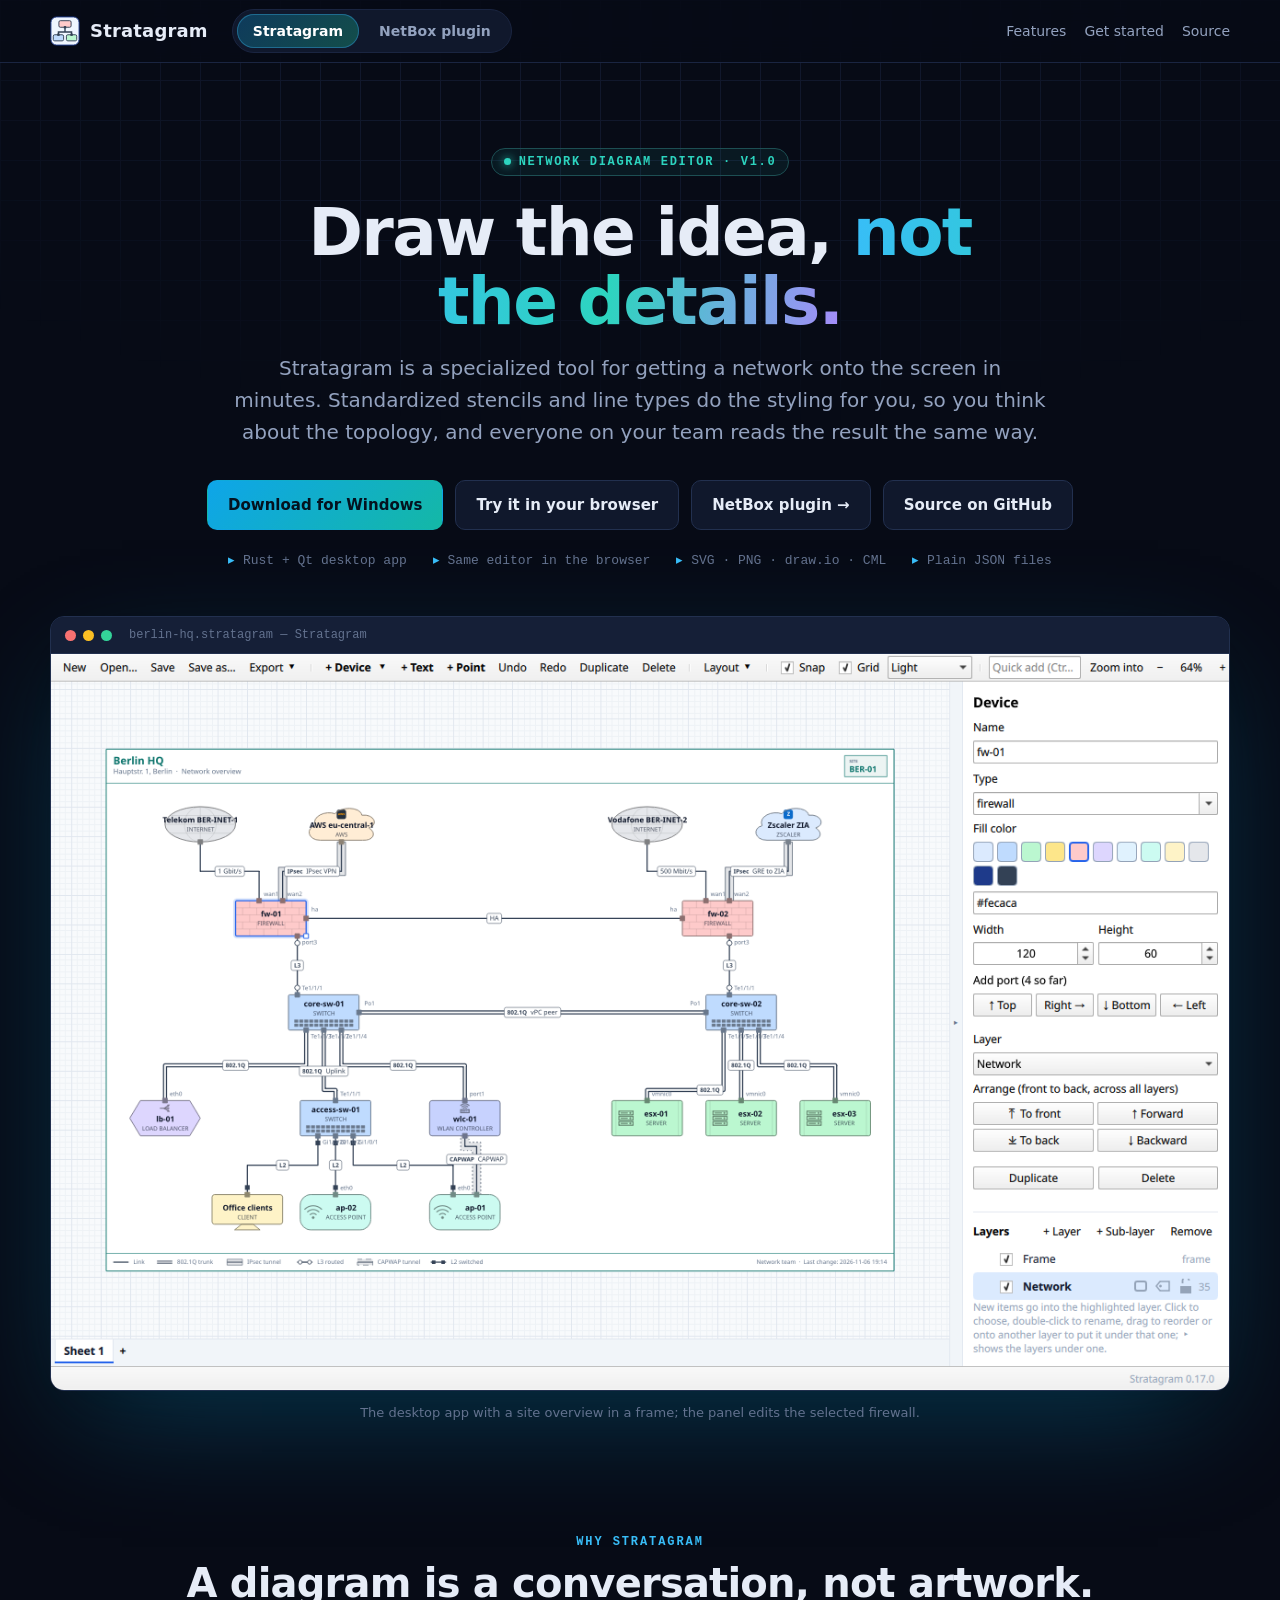
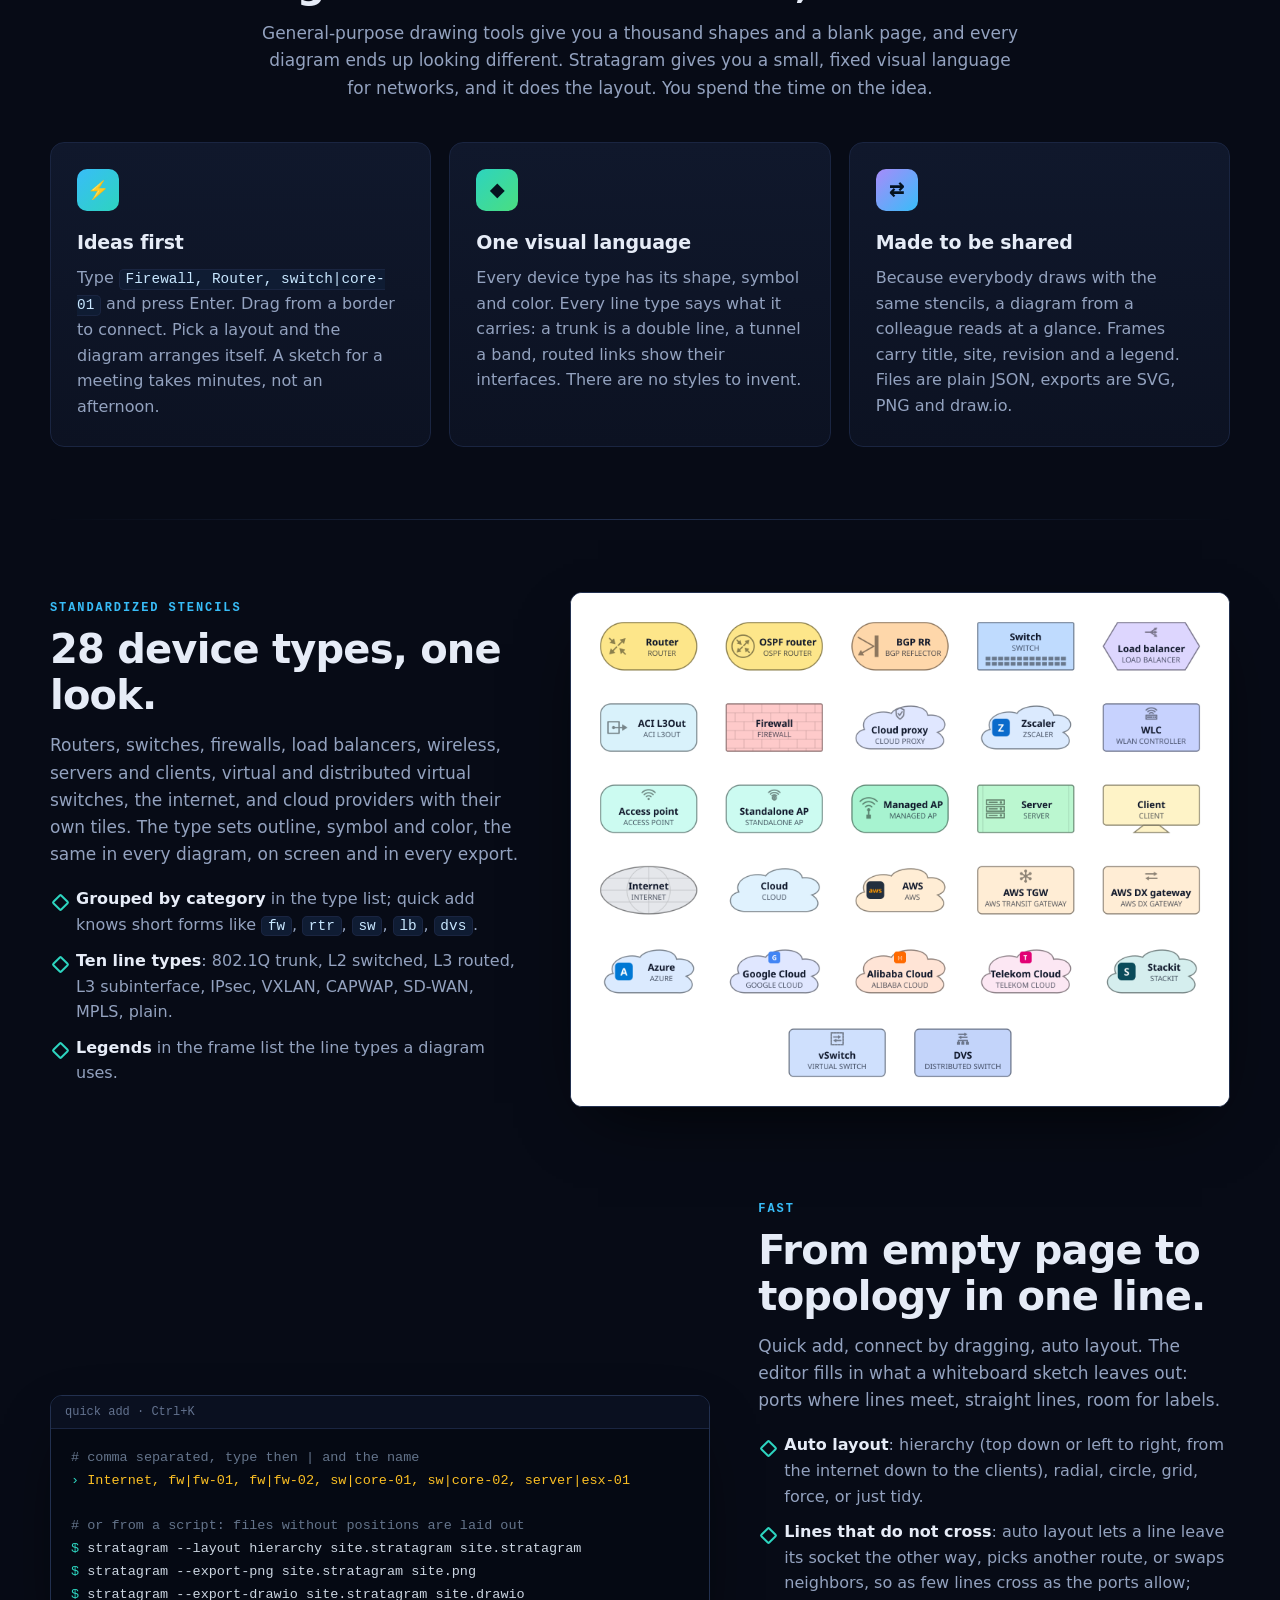
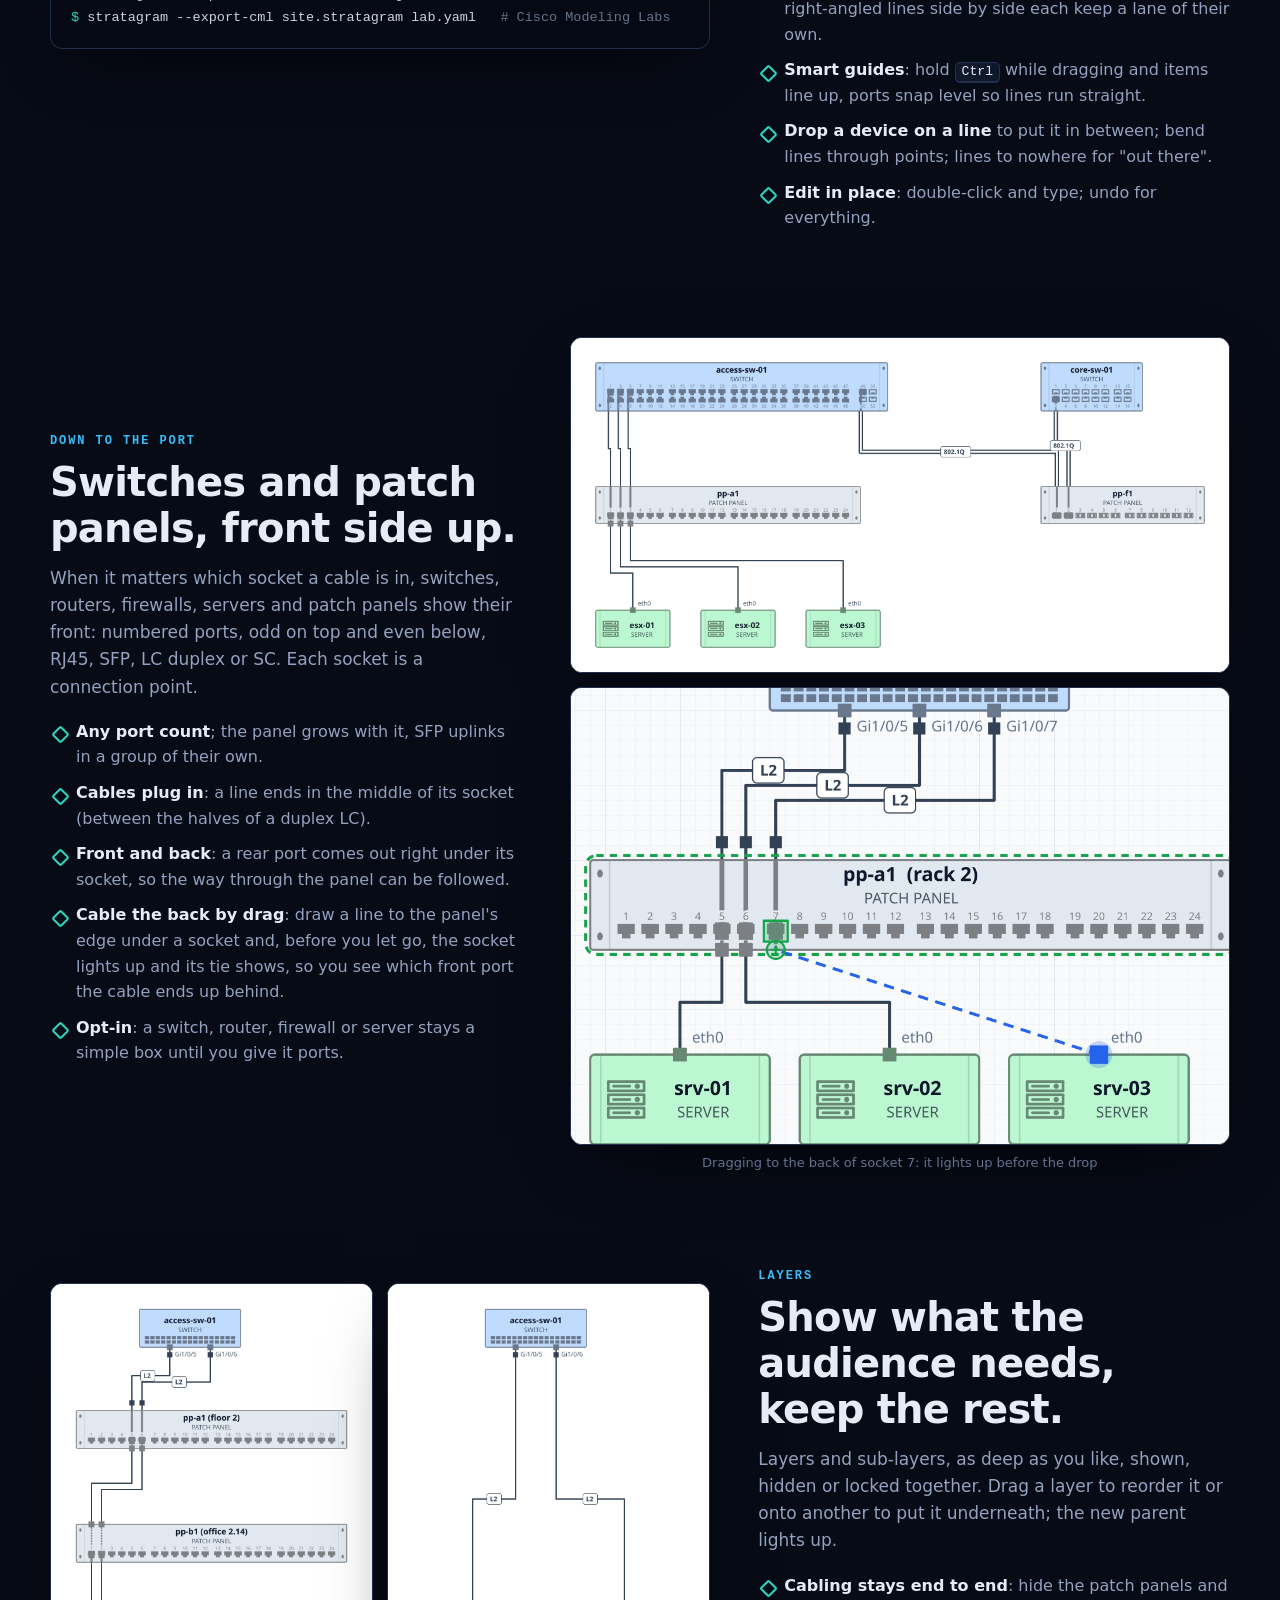
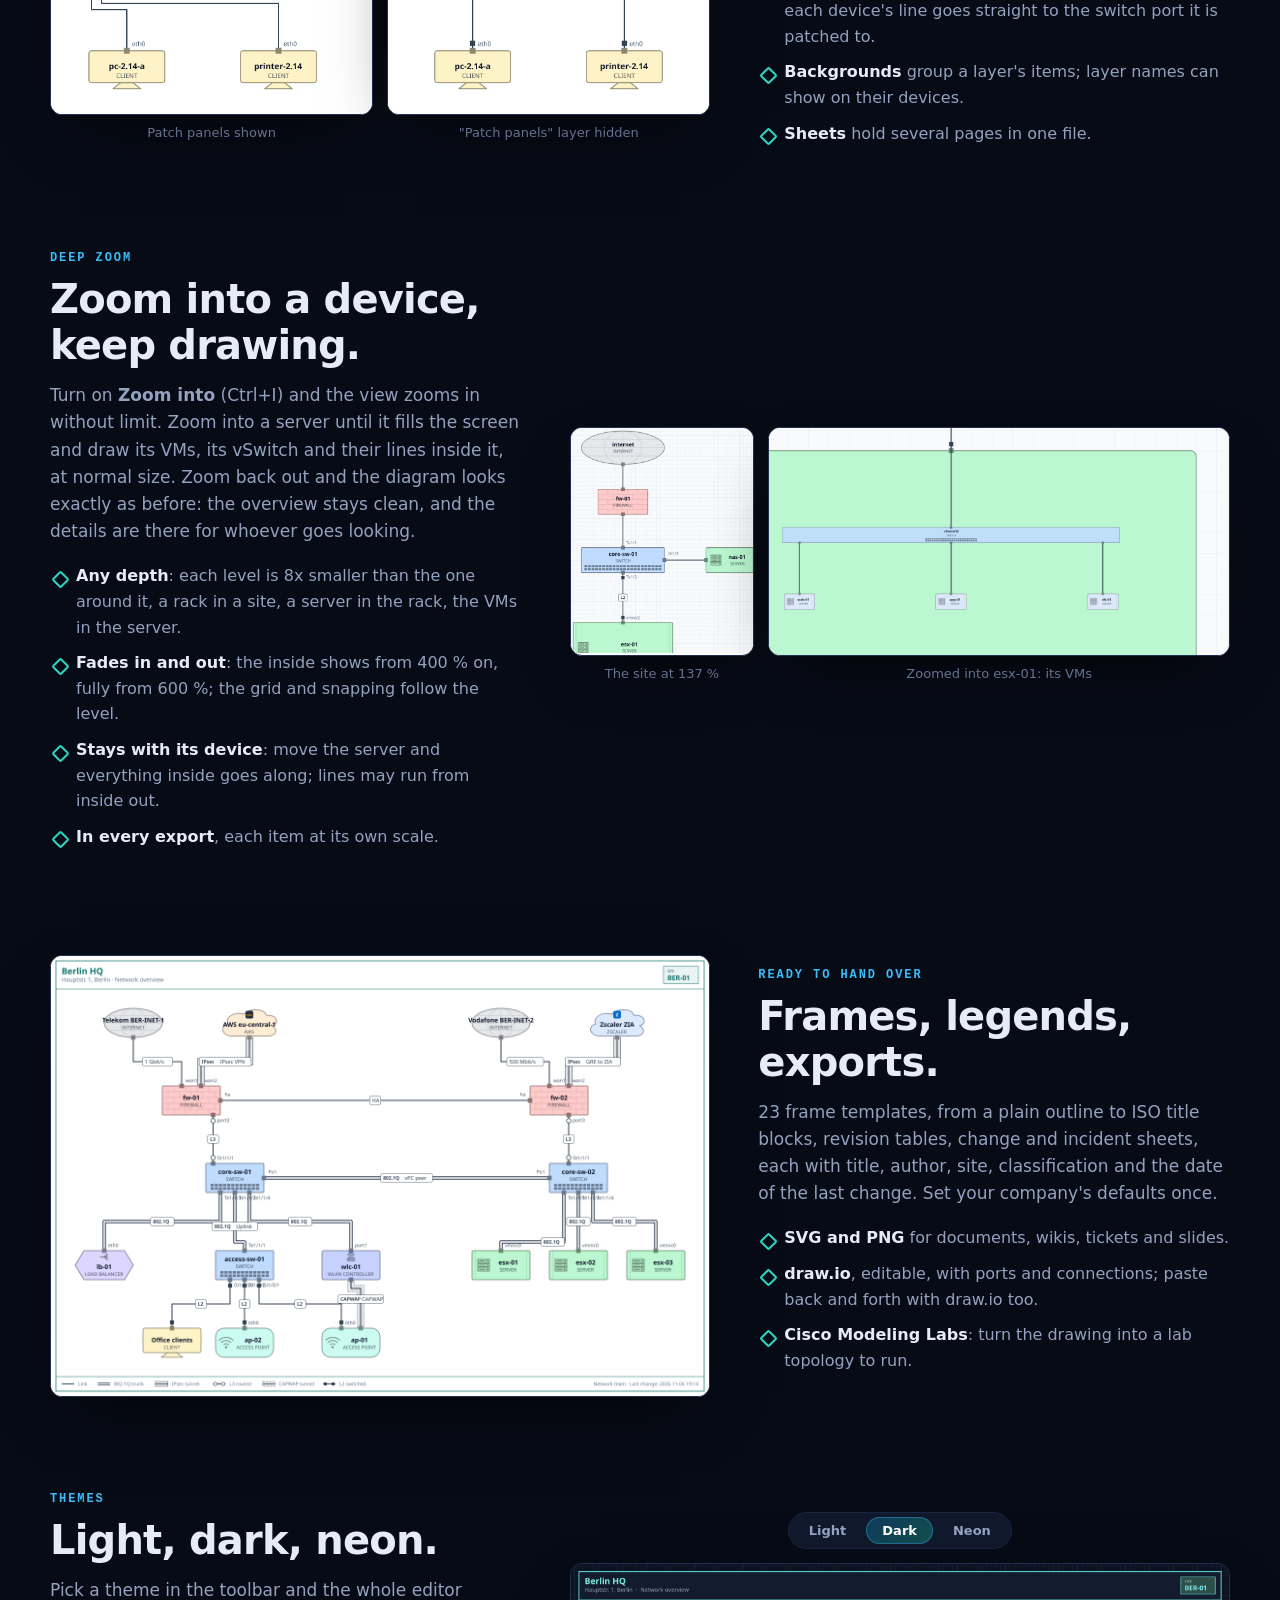
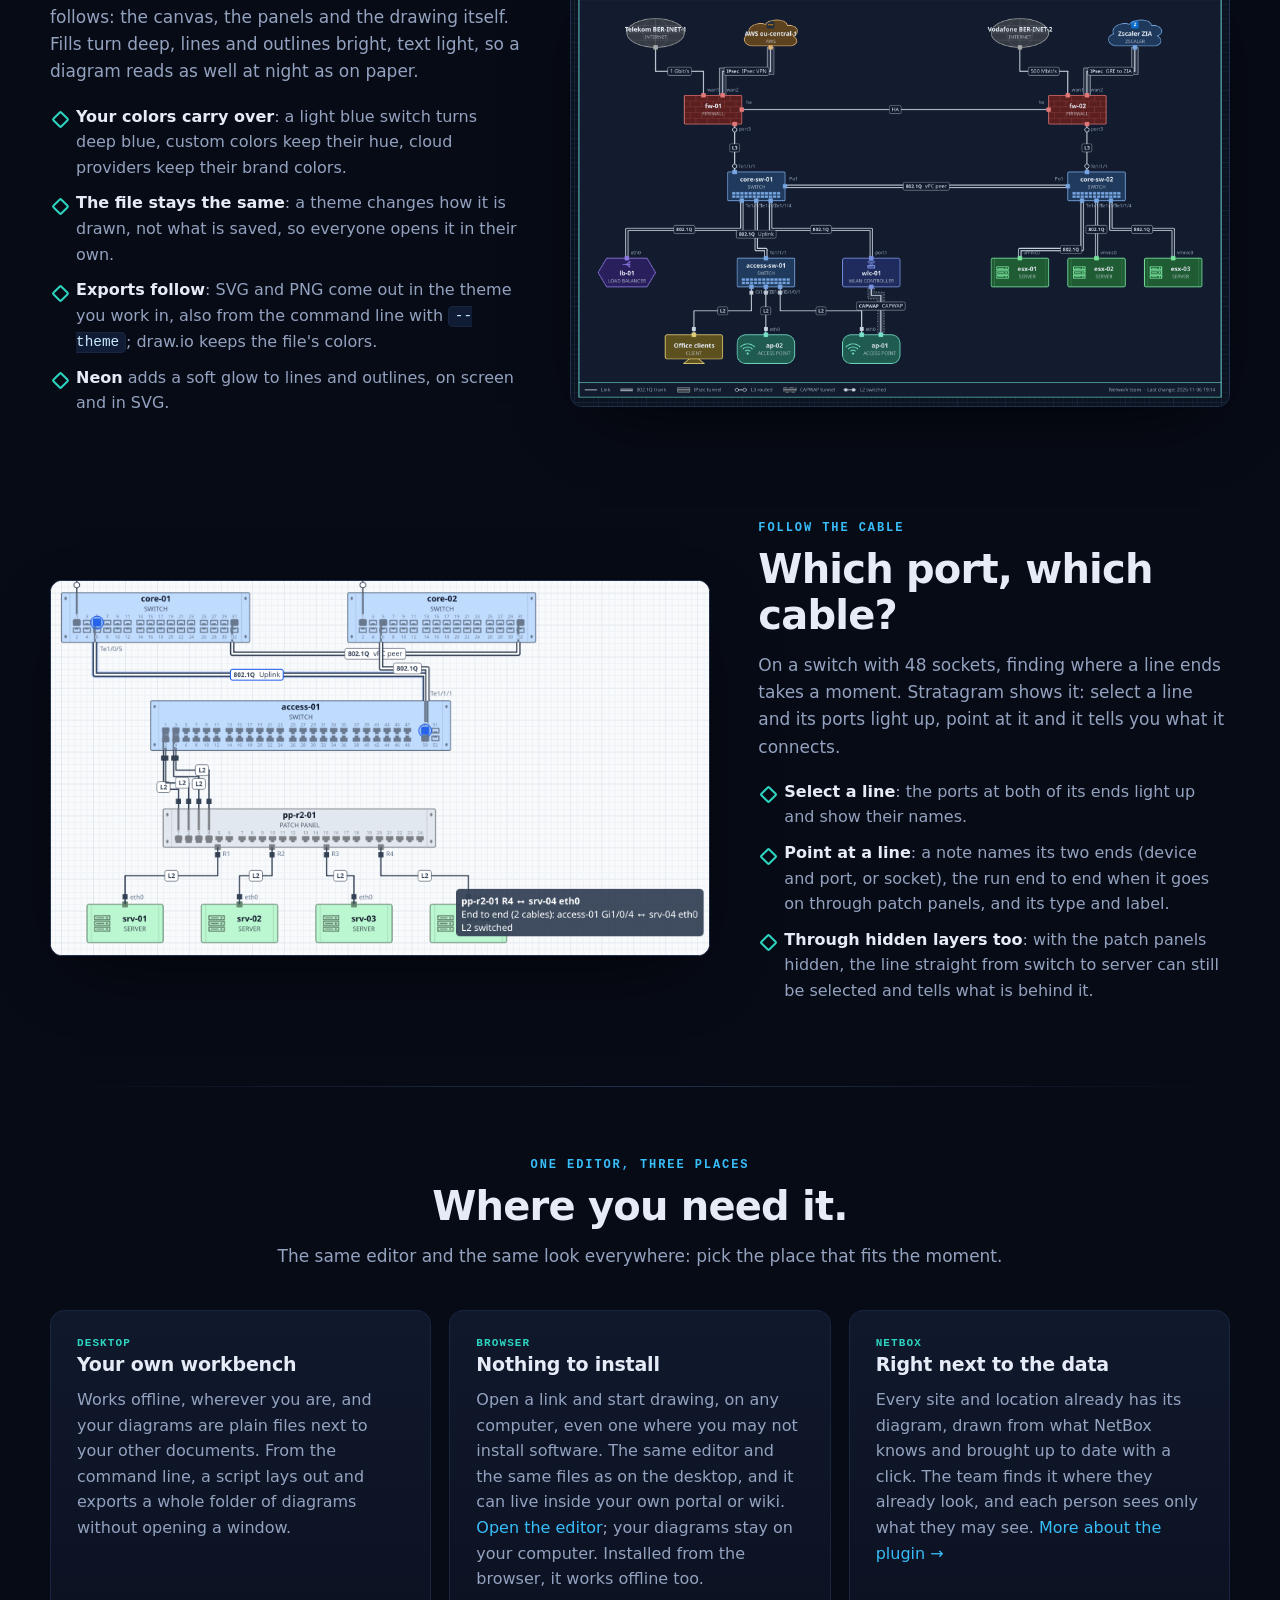
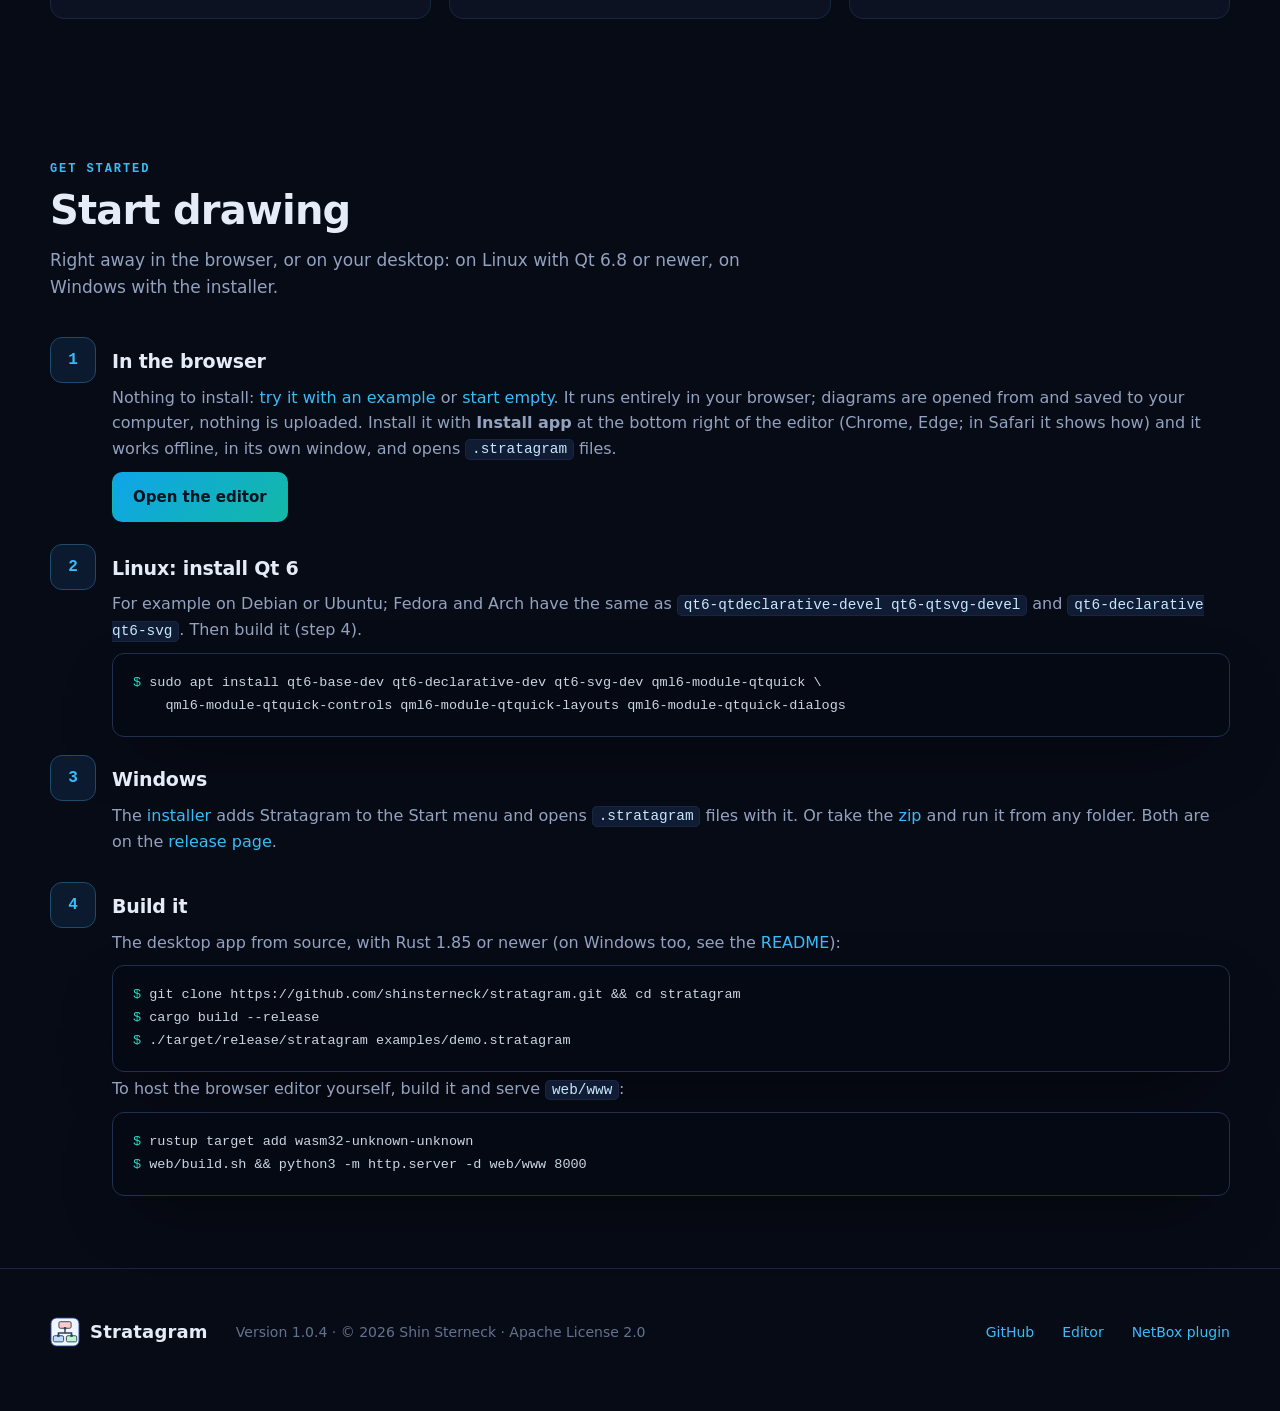
==== site/index.html @ dc3adee5 "Add stratagram-bin" ====
<!doctype html>
<!-- This file is part of Stratagram: https://github.com/shinsterneck/stratagram
     Copyright 2026 Shin Sterneck. Licensed under the Apache License, Version 2.0 (see LICENSE).
     SPDX-License-Identifier: Apache-2.0 -->
<html lang="en">
<head>
<meta charset="utf-8">
<meta name="viewport" content="width=device-width, initial-scale=1">
<title>Stratagram — network diagrams, fast and consistent</title>
<meta name="description" content="Stratagram is a focused network diagram editor: standardized stencils and line types, quick add and auto layout, so ideas are drawn in minutes and every diagram reads the same across a team. With a NetBox plugin that draws sites from NetBox.">
<link rel="icon" href="logo.svg" type="image/svg+xml">
<link rel="canonical" href="https://stratagram.app/">
<link rel="stylesheet" href="style.css">
<script>document.documentElement.classList.add("js")</script>
</head>
<body>

<header class="top">
  <div class="wrap">
    <a class="brand" href="#"><img src="logo.svg" alt=""><span>Stratagram</span></a>
    <nav class="tabs" aria-label="Sections">
      <a href="#app" data-page="app">Stratagram</a>
      <a href="#netbox" data-page="netbox">NetBox plugin</a>
    </nav>
    <div class="spacer"></div>
    <nav class="links">
      <a href="#app-features" data-page="app">Features</a>
      <a href="#app-start" data-page="app">Get started</a>
      <a href="https://github.com/shinsterneck/stratagram">Source</a>
    </nav>
  </div>
</header>

<main>

<!-- the editor -->
<div class="page" id="app">

  <div class="hero wrap">
    <span class="eyebrow"><span class="dot"></span>Network diagram editor · v1.0</span>
    <h1>Draw the idea, <span class="grad">not the details.</span></h1>
    <p class="lead">Stratagram is a specialized tool for getting a network onto the screen in minutes.
      Standardized stencils and line types do the styling for you, so you think about the topology,
      and everyone on your team reads the result the same way.</p>
    <div class="cta">
      <a class="btn primary" href="https://github.com/shinsterneck/stratagram/releases/latest/download/stratagram-1.0.4-windows-x64-setup.exe">Download for Windows</a>
      <a class="btn" href="editor/#file=../examples/berlin-hq.stratagram">Try it in your browser</a>
      <a class="btn" href="#netbox" data-page="netbox">NetBox plugin →</a>
      <a class="btn" href="https://github.com/shinsterneck/stratagram">Source on GitHub</a>
    </div>
    <div class="facts"><span>Rust + Qt desktop app</span><span>Same editor in the browser</span><span>SVG · PNG · draw.io · CML</span><span>Plain JSON files</span></div>

    <div class="window">
      <div class="bar"><i></i><i></i><i></i><span>berlin-hq.stratagram — Stratagram</span></div>
      <a href="shots/desktop-app.png"><img src="shots/desktop-app.png" width="1280" height="800" alt="The Stratagram desktop app: a site diagram with firewalls, core switches, servers and access points in a title frame, the properties panel of a selected firewall on the right"></a>
    </div>
    <p class="caption">The desktop app with a site overview in a frame; the panel edits the selected firewall.</p>
  </div>

  <section class="wrap" id="app-why">
    <div class="center">
      <div class="kicker">Why Stratagram</div>
      <h2>A diagram is a conversation, not artwork.</h2>
      <p class="section-lead">General-purpose drawing tools give you a thousand shapes and a blank page, and every
        diagram ends up looking different. Stratagram gives you a small, fixed visual language for networks, and it
        does the layout. You spend the time on the idea.</p>
    </div>
    <div class="pillars">
      <div class="card">
        <div class="icon">⚡</div>
        <h3>Ideas first</h3>
        <p>Type <code>Firewall, Router, switch|core-01</code> and press Enter. Drag from a border to connect.
          Pick a layout and the diagram arranges itself. A sketch for a meeting takes minutes, not an afternoon.</p>
      </div>
      <div class="card">
        <div class="icon">◆</div>
        <h3>One visual language</h3>
        <p>Every device type has its shape, symbol and color. Every line type says what it carries: a trunk is a double
          line, a tunnel a band, routed links show their interfaces. There are no styles to invent.</p>
      </div>
      <div class="card">
        <div class="icon">⇄</div>
        <h3>Made to be shared</h3>
        <p>Because everybody draws with the same stencils, a diagram from a colleague reads at a glance.
          Frames carry title, site, revision and a legend. Files are plain JSON, exports are SVG, PNG and draw.io.</p>
      </div>
    </div>
  </section>

  <div class="divider wrap"></div>

  <section class="wrap" id="app-features">

    <div class="feature">
      <div class="text">
        <div class="kicker">Standardized stencils</div>
        <h2>28 device types, one look.</h2>
        <p class="section-lead">Routers, switches, firewalls, load balancers, wireless, servers and clients, virtual and
          distributed virtual switches, the internet, and cloud providers with their own tiles. The type sets outline, symbol and color, the same in every diagram,
          on screen and in every export.</p>
        <ul>
          <li><b>Grouped by category</b> in the type list; quick add knows short forms like <code>fw</code>, <code>rtr</code>, <code>sw</code>, <code>lb</code>, <code>dvs</code>.</li>
          <li><b>Ten line types</b>: 802.1Q trunk, L2 switched, L3 routed, L3 subinterface, IPsec, VXLAN, CAPWAP, SD-WAN, MPLS, plain.</li>
          <li><b>Legends</b> in the frame list the line types a diagram uses.</li>
        </ul>
      </div>
      <div class="shot"><a href="shots/stencils.png"><img src="shots/stencils.png" width="1780" height="1388" loading="lazy" alt="A sheet of all built-in device stencils: router, OSPF router, BGP reflector, switch, load balancer, firewall, cloud proxy, WLAN controller, access points, server, client, internet, clouds and cloud providers, virtual switch and distributed virtual switch"></a></div>
    </div>

    <div class="feature flip">
      <div class="text">
        <div class="kicker">Fast</div>
        <h2>From empty page to topology in one line.</h2>
        <p class="section-lead">Quick add, connect by dragging, auto layout. The editor fills in what a whiteboard sketch
          leaves out: ports where lines meet, straight lines, room for labels.</p>
        <ul>
          <li><b>Auto layout</b>: hierarchy (top down or left to right, from the internet down to the clients), radial, circle, grid, force, or just tidy.</li>
          <li><b>Lines that do not cross</b>: auto layout lets a line leave its socket the other way, picks another route, or swaps neighbors, so as few lines cross as the ports allow; right-angled lines side by side each keep a lane of their own.</li>
          <li><b>Smart guides</b>: hold <kbd>Ctrl</kbd> while dragging and items line up, ports snap level so lines run straight.</li>
          <li><b>Drop a device on a line</b> to put it in between; bend lines through points; lines to nowhere for "out there".</li>
          <li><b>Edit in place</b>: double-click and type; undo for everything.</li>
        </ul>
      </div>
      <div class="term">
        <div class="bar">quick add · Ctrl+K</div>
<pre><span class="c"># comma separated, type then | and the name</span>
<span class="p">›</span> <span class="s">Internet, fw|fw-01, fw|fw-02, sw|core-01, sw|core-02, server|esx-01</span>

<span class="c"># or from a script: files without positions are laid out</span>
<span class="p">$</span> stratagram --layout hierarchy site.stratagram site.stratagram
<span class="p">$</span> stratagram --export-png site.stratagram site.png
<span class="p">$</span> stratagram --export-drawio site.stratagram site.drawio
<span class="p">$</span> stratagram --export-cml site.stratagram lab.yaml   <span class="c"># Cisco Modeling Labs</span></pre>
      </div>
    </div>

    <div class="feature">
      <div class="text">
        <div class="kicker">Down to the port</div>
        <h2>Switches and patch panels, front side up.</h2>
        <p class="section-lead">When it matters which socket a cable is in, switches, routers, firewalls, servers and
          patch panels show their front:
          numbered ports, odd on top and even below, RJ45, SFP, LC duplex or SC. Each socket is a connection point.</p>
        <ul>
          <li><b>Any port count</b>; the panel grows with it, SFP uplinks in a group of their own.</li>
          <li><b>Cables plug in</b>: a line ends in the middle of its socket (between the halves of a duplex LC).</li>
          <li><b>Front and back</b>: a rear port comes out right under its socket, so the way through the panel can be followed.</li>
          <li><b>Cable the back by drag</b>: draw a line to the panel's edge under a socket and, before you let go, the socket lights up and its tie shows, so you see which front port the cable ends up behind.</li>
          <li><b>Opt-in</b>: a switch, router, firewall or server stays a simple box until you give it ports.</li>
        </ul>
      </div>
      <div>
        <div class="shot"><a href="shots/front-panels.png"><img src="shots/front-panels.png" width="2128" height="1080" loading="lazy" alt="A 48-port access switch with four SFP uplinks, an SFP core switch, a copper and a fiber patch panel, cables plugged into numbered sockets, servers below"></a></div>
        <figure class="shot" style="margin:14px 0 0"><a href="shots/rear-drag.png"><img src="shots/rear-drag.png" width="1140" height="790" loading="lazy" alt="A line being drawn from a server to the bottom edge of a patch panel: socket 7, cabled to the switch at the front, lights up with its tie to the edge before the line is dropped"></a></figure>
        <p class="caption" style="margin:8px 0 0;text-align:center">Dragging to the back of socket 7: it lights up before the drop</p>
      </div>
    </div>

    <div class="feature flip">
      <div class="text">
        <div class="kicker">Layers</div>
        <h2>Show what the audience needs, keep the rest.</h2>
        <p class="section-lead">Layers and sub-layers, as deep as you like, shown, hidden or locked together. Drag a layer
          to reorder it or onto another to put it underneath; the new parent lights up.</p>
        <ul>
          <li><b>Cabling stays end to end</b>: hide the patch panels and each device's line goes straight to the switch port it is patched to.</li>
          <li><b>Backgrounds</b> group a layer's items; layer names can show on their devices.</li>
          <li><b>Sheets</b> hold several pages in one file.</li>
        </ul>
      </div>
      <div>
        <div class="pair">
          <figure class="shot"><a href="shots/e2e-shown.png"><img src="shots/e2e-shown.png" width="1016" height="1360" loading="lazy" alt="A switch cabled through two patch panels to a PC and a printer"></a></figure>
          <figure class="shot"><a href="shots/e2e-hidden.png"><img src="shots/e2e-hidden.png" width="1016" height="1360" loading="lazy" alt="The same diagram with the patch panel layer hidden: the lines go straight from the switch ports to the devices"></a></figure>
        </div>
        <div class="pair" style="margin-top:8px">
          <p class="caption" style="margin:0">Patch panels shown</p>
          <p class="caption" style="margin:0">"Patch panels" layer hidden</p>
        </div>
      </div>
    </div>

    <div class="feature">
      <div class="text">
        <div class="kicker">Deep zoom</div>
        <h2>Zoom into a device, keep drawing.</h2>
        <p class="section-lead">Turn on <b>Zoom into</b> (Ctrl+I) and the view zooms in without limit. Zoom into a
          server until it fills the screen and draw its VMs, its vSwitch and their lines inside it, at normal size.
          Zoom back out and the diagram looks exactly as before: the overview stays clean, and the details are there
          for whoever goes looking.</p>
        <ul>
          <li><b>Any depth</b>: each level is 8x smaller than the one around it, a rack in a site, a server in the rack, the VMs in the server.</li>
          <li><b>Fades in and out</b>: the inside shows from 400 % on, fully from 600 %; the grid and snapping follow the level.</li>
          <li><b>Stays with its device</b>: move the server and everything inside goes along; lines may run from inside out.</li>
          <li><b>In every export</b>, each item at its own scale.</li>
        </ul>
      </div>
      <div>
        <div class="pair lean">
          <figure class="shot"><a href="shots/deep-zoom-out.png"><img src="shots/deep-zoom-out.png" width="600" height="740" loading="lazy" alt="The overview: internet, firewall, core switch, a NAS and the ESX host esx-01 as a plain server box"></a></figure>
          <figure class="shot"><a href="shots/deep-zoom-in.png"><img src="shots/deep-zoom-in.png" width="1300" height="640" loading="lazy" alt="Zoomed into esx-01 at 577 %: its uplink vmnic0 runs to vSwitch0 inside it, cabled to the VMs web-01, app-01 and db-01"></a></figure>
        </div>
        <div class="pair lean" style="margin-top:8px">
          <p class="caption" style="margin:0">The site at 137 %</p>
          <p class="caption" style="margin:0">Zoomed into esx-01: its VMs</p>
        </div>
      </div>
    </div>

    <div class="feature flip">
      <div class="text">
        <div class="kicker">Ready to hand over</div>
        <h2>Frames, legends, exports.</h2>
        <p class="section-lead">23 frame templates, from a plain outline to ISO title blocks, revision tables, change
          and incident sheets, each with title, author, site, classification and the date of the last change.
          Set your company's defaults once.</p>
        <ul>
          <li><b>SVG and PNG</b> for documents, wikis, tickets and slides.</li>
          <li><b>draw.io</b>, editable, with ports and connections; paste back and forth with draw.io too.</li>
          <li><b>Cisco Modeling Labs</b>: turn the drawing into a lab topology to run.</li>
        </ul>
      </div>
      <div class="shot"><a href="shots/hero-diagram.png"><img src="shots/hero-diagram.png" width="2720" height="1816" loading="lazy" alt="An exported PNG: the Berlin HQ network in a site frame with title, site code, legend of line types and the date of the last change"></a></div>
    </div>

    <div class="feature">
      <div class="text">
        <div class="kicker">Themes</div>
        <h2>Light, dark, neon.</h2>
        <p class="section-lead">Pick a theme in the toolbar and the whole editor follows: the canvas, the panels and
          the drawing itself. Fills turn deep, lines and outlines bright, text light, so a diagram reads as well at
          night as on paper.</p>
        <ul>
          <li><b>Your colors carry over</b>: a light blue switch turns deep blue, custom colors keep their hue, cloud providers keep their brand colors.</li>
          <li><b>The file stays the same</b>: a theme changes how it is drawn, not what is saved, so everyone opens it in their own.</li>
          <li><b>Exports follow</b>: SVG and PNG come out in the theme you work in, also from the command line with <code>--theme</code>; draw.io keeps the file's colors.</li>
          <li><b>Neon</b> adds a soft glow to lines and outlines, on screen and in SVG.</li>
        </ul>
      </div>
      <div class="themes">
        <div class="switch" role="group" aria-label="Theme">
          <button type="button" data-shot="light">Light</button>
          <button type="button" data-shot="dark" class="on">Dark</button>
          <button type="button" data-shot="neon">Neon</button>
        </div>
        <div class="shot"><a href="shots/theme-dark.png"><img src="shots/theme-dark.png" width="1000" height="672" loading="lazy" alt="The Berlin HQ diagram in the Dark theme: deep fills with bright outlines and lines on a dark page"></a></div>
      </div>
    </div>

    <div class="feature flip">
      <div class="text">
        <div class="kicker">Follow the cable</div>
        <h2>Which port, which cable?</h2>
        <p class="section-lead">On a switch with 48 sockets, finding where a line ends takes a moment. Stratagram
          shows it: select a line and its ports light up, point at it and it tells you what it connects.</p>
        <ul>
          <li><b>Select a line</b>: the ports at both of its ends light up and show their names.</li>
          <li><b>Point at a line</b>: a note names its two ends (device and port, or socket), the run end to end when it goes on through patch panels, and its type and label.</li>
          <li><b>Through hidden layers too</b>: with the patch panels hidden, the line straight from switch to server can still be selected and tells what is behind it.</li>
        </ul>
      </div>
      <div class="shot"><a href="shots/follow-cable.png"><img src="shots/follow-cable.png" width="845" height="480" loading="lazy" alt="The uplink from core-01 to access-01 selected, its ports Te1/0/5 and Te1/1/1 lit up; the pointer on the line to srv-04 with a note: pp-r2-01 R4 to srv-04 eth0, end to end (2 cables) access-01 Gi1/0/4 to srv-04 eth0, L2 switched"></a></div>
    </div>

  </section>

  <div class="divider wrap"></div>

  <section class="wrap">
    <div class="center">
      <div class="kicker">One editor, three places</div>
      <h2>Where you need it.</h2>
      <p class="section-lead">The same editor and the same look everywhere: pick the place that fits the moment.</p>
    </div>
    <div class="runs">
      <div class="card">
        <div class="label">Desktop</div>
        <h3>Your own workbench</h3>
        <p>Works offline, wherever you are, and your diagrams are plain files next to your other documents. From
          the command line, a script lays out and exports a whole folder of diagrams without opening a window.</p>
      </div>
      <div class="card">
        <div class="label">Browser</div>
        <h3>Nothing to install</h3>
        <p>Open a link and start drawing, on any computer, even one where you may not install software. The same editor
          and the same files as on the desktop, and it can live inside your own portal or wiki.
          <a href="editor/">Open the editor</a>; your diagrams stay on your computer. Installed from the browser, it works offline too.</p>
      </div>
      <div class="card">
        <div class="label">NetBox</div>
        <h3>Right next to the data</h3>
        <p>Every site and location already has its diagram, drawn from what NetBox knows and brought up to date with
          a click. The team finds it where they already look, and each person sees only what they may see.
          <a href="#netbox" data-page="netbox">More about the plugin →</a></p>
      </div>
    </div>
  </section>

  <section class="wrap" id="app-start">
    <div class="kicker">Get started</div>
    <h2>Start drawing</h2>
    <p class="section-lead">Right away in the browser, or on your desktop: on Linux with Qt 6.8 or newer, on Windows with the installer.</p>
    <div class="steps">
      <div class="step"><div>
        <h3>In the browser</h3>
        <p>Nothing to install: <a href="editor/#file=../examples/berlin-hq.stratagram">try it with an example</a> or <a href="editor/">start empty</a>. It runs entirely in your browser; diagrams are opened from and saved to your computer, nothing is uploaded. Install it with <strong>Install app</strong> at the bottom right of the editor (Chrome, Edge; in Safari it shows how) and it works offline, in its own window, and opens <code>.stratagram</code> files.</p>
        <div class="cta"><a class="btn primary" href="editor/#file=../examples/berlin-hq.stratagram">Open the editor</a></div>
      </div></div>
      <div class="step"><div>
        <h3>Linux: install Qt 6</h3>
        <p>For example on Debian or Ubuntu; Fedora and Arch have the same as <code>qt6-qtdeclarative-devel qt6-qtsvg-devel</code> and <code>qt6-declarative qt6-svg</code>. Then build it (step 4).</p>
        <div class="term"><pre><span class="p">$</span> sudo apt install qt6-base-dev qt6-declarative-dev qt6-svg-dev qml6-module-qtquick \
    qml6-module-qtquick-controls qml6-module-qtquick-layouts qml6-module-qtquick-dialogs</pre></div>
      </div></div>
      <div class="step"><div>
        <h3>Windows</h3>
        <p>The <a href="https://github.com/shinsterneck/stratagram/releases/latest/download/stratagram-1.0.4-windows-x64-setup.exe">installer</a> adds Stratagram to the Start menu and opens <code>.stratagram</code> files with it. Or take the <a href="https://github.com/shinsterneck/stratagram/releases/latest/download/stratagram-1.0.4-windows-x64.zip">zip</a> and run it from any folder. Both are on the <a href="https://github.com/shinsterneck/stratagram/releases/latest">release page</a>.</p>
      </div></div>
      <div class="step"><div>
        <h3>Build it</h3>
        <p>The desktop app from source, with Rust 1.85 or newer (on Windows too, see the <a href="https://github.com/shinsterneck/stratagram#windows">README</a>):</p>
        <div class="term"><pre><span class="p">$</span> git clone https://github.com/shinsterneck/stratagram.git &amp;&amp; cd stratagram
<span class="p">$</span> cargo build --release
<span class="p">$</span> ./target/release/stratagram examples/demo.stratagram</pre></div>
        <p>To host the browser editor yourself, build it and serve <code>web/www</code>:</p>
        <div class="term"><pre><span class="p">$</span> rustup target add wasm32-unknown-unknown
<span class="p">$</span> web/build.sh &amp;&amp; python3 -m http.server -d web/www 8000</pre></div>
      </div></div>
    </div>
  </section>
</div>

<!-- NetBox -->
<div class="page" id="netbox">

  <div class="hero wrap">
    <span class="eyebrow"><span class="dot"></span>NetBox plugin · NetBox 4.5 to 4.7</span>
    <h1>Your NetBox, <span class="grad">drawn.</span></h1>
    <p class="lead">The plugin adds a Diagram tab to every site and location. It draws the site from what NetBox
      knows (devices, cables, circuits, patch panels) with Stratagram's stencils, and keeps your arrangement when NetBox
      changes.</p>
    <div class="cta">
      <a class="btn primary" href="#netbox-start">Install the plugin</a>
      <a class="btn" href="#app" data-page="app">← The editor</a>
    </div>
    <div class="facts"><span>Site and location tabs</span><span>Refresh without moving things</span><span>Saved in NetBox</span><span>Object permissions</span><span>Light and dark, like NetBox</span></div>

    <div class="window">
      <div class="bar"><i></i><i></i><i></i><span>Vienna DC | NetBox</span></div>
      <a href="shots/netbox-editor.png"><img src="shots/netbox-editor.png" width="1920" height="1200" alt="NetBox 4.6 with the Diagram tab of the site Vienna DC: two internet circuits, a firewall pair, core switches with SFP ports, an access switch cabled through a patch panel to four servers, sheets for the site's two rooms, the selected firewall in the panel and the layers by device type"></a>
    </div>
    <p class="caption">The Diagram tab of a site in NetBox 4.6, drawn from its devices, cables and circuits. Each
      location is a sheet (tabs at the bottom); the layer tree has a layer per device type and per device.</p>
  </div>

  <section class="wrap">
    <div class="feature">
      <div class="text">
        <div class="kicker">From NetBox</div>
        <h2>Drawn from your source of truth.</h2>
        <p class="section-lead">No more redrawing a site by hand after every change. The site comes in with its devices
          and cables, laid out from the internet down to the servers.</p>
        <ul>
          <li><b>Device types from roles</b>: firewall, router, core and access switches, servers, with your own mapping where roles say something else.</li>
          <li><b>Line types from interfaces</b>: tagged ports make trunks, routed ends make L3 links, access ports L2.</li>
          <li><b>Right-angled lines</b> by default, each in a lane of its own and laid out with as few crossings as the ports allow (or straight, as you set it up).</li>
          <li><b>Circuits</b> become internet clouds named after provider and circuit; <b>patch panels</b> get one socket per front port, rear ports behind the sockets they map to; <b>switches</b> their physical ports, copper first and SFP as uplinks, each cable in its port.</li>
          <li><b>Locations</b> get sheets of their own; a location's Diagram tab opens its sheet.</li>
        </ul>
      </div>
      <div class="shot" style="margin:0 auto;width:min(100%,420px)"><img src="shots/netbox-layers.png" width="330" height="300" loading="lazy" alt="The layer tree in NetBox: Cables, Internet, Firewalls, Switches opened to a layer per switch (access-01, core-01), each with its count of items" style="width:100%"></div>
    </div>

    <div class="feature flip">
      <div class="text">
        <div class="kicker">Stays yours</div>
        <h2>Refresh, don't redraw.</h2>
        <p class="section-lead">Arrange the diagram, add notes, a frame, layers, and save it in NetBox. When NetBox
          changes, <b>Refresh from NetBox</b> brings it up to date without moving anything you placed.</p>
        <ul>
          <li><b>New devices and cables</b> are added beside what they connect to; renamed ones are renamed.</li>
          <li><b>What is gone</b> is set aside on a layer "Gone from NetBox", not silently deleted.</li>
          <li><b>Layers by type and per device</b>: show or hide all patch panels, or one server; cabling stays end to end along NetBox's cable paths, and a line through hidden panels can still be selected and tells what it connects.</li>
          <li><b>One undo step</b>; saved diagrams are in NetBox's change log.</li>
        </ul>
      </div>
      <div class="stack">
        <figure class="shot"><a href="shots/netbox-e2e-shown.png"><img src="shots/netbox-e2e-shown.png" width="700" height="380" loading="lazy" alt="In NetBox: access-01 cabled to the front of patch panel pp-r2-01, its rear ports cabled to four servers"></a><figcaption>Patch panels shown</figcaption></figure>
        <figure class="shot"><a href="shots/netbox-follow.png"><img src="shots/netbox-follow.png" width="700" height="380" loading="lazy" alt="The same with the layer Patch panels hidden: each server's line goes straight to its port on access-01; the line to srv-03 is selected, its ports lit, and a note says access-01 Gi1/0/3 to srv-03 eth0, through hidden devices (2 cables), L2 switched"></a><figcaption>"Patch panels" hidden: end to end along NetBox's cable paths, the line to srv-03 selected and pointed at</figcaption></figure>
      </div>
    </div>
  </section>

  <section class="wrap">
    <div class="center">
      <div class="kicker">Themes</div>
      <h2>Light or dark, like your NetBox.</h2>
      <p class="section-lead">The editor starts in NetBox's own light or dark mode and switches along with it. Pick
        Dark or Neon in its toolbar to keep one; the browser remembers it. The saved diagram keeps its colors, so
        everyone sees it in their own theme; SVG and PNG exports come out in the one in view.</p>
    </div>
    <div class="pair" style="margin-top:36px">
      <figure class="shot"><a href="shots/netbox-dark.png"><img src="shots/netbox-dark.png" width="1920" height="1200" loading="lazy" alt="NetBox in dark mode with the site diagram in the Dark theme: deep fills, bright outlines and lines"></a><figcaption>Dark, with NetBox's dark mode</figcaption></figure>
      <figure class="shot"><a href="shots/netbox-neon.png"><img src="shots/netbox-neon.png" width="1920" height="1200" loading="lazy" alt="The same site diagram in the Neon theme: near-black fills with glowing outlines and lines"></a><figcaption>Neon</figcaption></figure>
    </div>
  </section>

  <div class="divider wrap"></div>

  <section class="wrap">
    <div class="center">
      <div class="kicker">Access</div>
      <h2>Everyone sees what they may see.</h2>
      <p class="section-lead">The data comes from NetBox's own models, filtered by each user's object permissions,
        with no API tokens. Viewing, adding and changing site diagrams are NetBox permissions of their own, constraints included.</p>
    </div>
  </section>

  <section class="wrap" id="netbox-start">
    <div class="kicker">Install</div>
    <h2>Add it to NetBox</h2>
    <div class="steps">
      <div class="step"><div>
        <h3>Install it into NetBox's environment</h3>
        <p>From <a href="https://pypi.org/project/netbox-stratagram/">PyPI</a>. With netbox-docker, add <code>netbox-stratagram</code> to <code>plugin_requirements.txt</code> instead.</p>
        <div class="term"><pre><span class="p">$</span> sudo /opt/netbox/venv/bin/pip install netbox-stratagram</pre></div>
      </div></div>
      <div class="step"><div>
        <h3>Enable it in <code>configuration.py</code></h3>
        <div class="term"><pre>PLUGINS = [<span class="s">"netbox_stratagram"</span>]
PLUGINS_CONFIG = {
    <span class="s">"netbox_stratagram"</span>: {
        <span class="s">"kinds"</span>: {<span class="s">"dmz-host"</span>: <span class="s">"server"</span>},   <span class="c"># device type by role, before the built-in guesses</span>
        <span class="s">"all_devices"</span>: False,             <span class="c"># also devices without cables</span>
        <span class="s">"type_layers"</span>: True,              <span class="c"># a layer per device type and per device</span>
        <span class="s">"routing"</span>: <span class="s">"orthogonal"</span>,         <span class="c"># or "straight", "around"</span>
        <span class="s">"fronts"</span>: [<span class="s">"switch"</span>],            <span class="c"># drawn with their ports; also "router", "firewall", "server"</span>
    },
}</pre></div>
      </div></div>
      <div class="step"><div>
        <h3>Migrate, collect, restart</h3>
        <div class="term"><pre><span class="p">$</span> cd /opt/netbox/netbox
<span class="p">$</span> sudo ../venv/bin/python manage.py migrate
<span class="p">$</span> sudo ../venv/bin/python manage.py collectstatic --no-input
<span class="p">$</span> sudo systemctl restart netbox netbox-rq</pre></div>
        <p>Then grant the object type <code>NetBox Stratagram › Site Diagram</code> (view, and add and change to save) to the users who should see the Diagram tab.</p>
      </div></div>
    </div>
  </section>
</div>

</main>

<footer>
  <div class="wrap">
    <a class="brand" href="#"><img src="logo.svg" alt=""><span>Stratagram</span></a>
    <span class="grow">Version 1.0.4 · © 2026 Shin Sterneck · Apache License 2.0</span>
    <a href="https://github.com/shinsterneck/stratagram">GitHub</a>
    <a href="#app" data-page="app">Editor</a>
    <a href="#netbox" data-page="netbox">NetBox plugin</a>
  </div>
</footer>

<script>
// Tabs: the page named in the address (#netbox, or a section in it) is shown.
const pages = [...document.querySelectorAll(".page")]
const pageOf = (hash) => {
    const el = hash && document.getElementById(hash.slice(1))
    const page = el && (el.classList.contains("page") ? el : el.closest(".page"))
    return page ? page.id : "app"
}
function show(hash) {
    const id = pageOf(hash)
    for (const p of pages) p.classList.toggle("on", p.id === id)
    for (const a of document.querySelectorAll(".tabs a")) a.classList.toggle("on", a.dataset.page === id)
    const el = hash && document.getElementById(hash.slice(1))
    if (el && !el.classList.contains("page")) el.scrollIntoView()
    else window.scrollTo(0, 0)
}
window.addEventListener("hashchange", () => show(location.hash))
show(location.hash)

// The theme picture: one of shots/theme-*.png.
for (const box of document.querySelectorAll(".themes")) {
    const img = box.querySelector("img"), link = box.querySelector("a")
    const alts = {
        light: "The Berlin HQ diagram in the Light theme: light fills, dark lines on white",
        dark: "The Berlin HQ diagram in the Dark theme: deep fills with bright outlines and lines on a dark page",
        neon: "The Berlin HQ diagram in the Neon theme: near-black fills, glowing outlines and lines",
    }
    for (const b of box.querySelectorAll("button")) {
        b.addEventListener("click", () => {
            const src = `shots/theme-${b.dataset.shot}.png`
            img.src = link.href = src
            img.alt = alts[b.dataset.shot]
            for (const o of box.querySelectorAll("button")) o.classList.toggle("on", o === b)
        })
    }
}
</script>
</body>
</html>
---- site/style.css ----
/* This file is part of Stratagram: https://github.com/shinsterneck/stratagram
 * Copyright 2026 Shin Sterneck. Licensed under the Apache License, Version 2.0 (see LICENSE).
 * SPDX-License-Identifier: Apache-2.0 */

/* Stratagram's homepage: dark, blueprint-like, the screenshots in light
   window frames. No web fonts, no frameworks. */

:root {
    --bg: #070b16;
    --bg-2: #0c1222;
    --panel: #10182c;
    --panel-2: #151f37;
    --line: #22304f;
    --line-soft: #1a2541;
    --text: #e6ecf7;
    --muted: #93a2bf;
    --faint: #63728f;
    --accent: #38bdf8;
    --accent-2: #2dd4bf;
    --accent-3: #a78bfa;
    --warm: #fbbf24;
    --radius: 14px;
    --sans: ui-sans-serif, system-ui, -apple-system, "Segoe UI", Roboto, "Noto Sans", Ubuntu, Cantarell, sans-serif;
    --mono: ui-monospace, "JetBrains Mono", "SFMono-Regular", Menlo, Consolas, "Liberation Mono", monospace;
}

* { box-sizing: border-box; }

html { scroll-behavior: smooth; }

body {
    margin: 0;
    background: var(--bg);
    color: var(--text);
    font: 16px/1.6 var(--sans);
    -webkit-font-smoothing: antialiased;
}

/* The blueprint grid behind everything, fading out downwards. */
body::before {
    content: "";
    position: fixed;
    inset: 0;
    z-index: -1;
    background-image:
        linear-gradient(var(--line-soft) 1px, transparent 1px),
        linear-gradient(90deg, var(--line-soft) 1px, transparent 1px);
    background-size: 40px 40px;
    mask-image: radial-gradient(ellipse 90% 60% at 50% 0%, #000 30%, transparent 80%);
    -webkit-mask-image: radial-gradient(ellipse 90% 60% at 50% 0%, #000 30%, transparent 80%);
    opacity: 0.55;
}

a { color: var(--accent); text-decoration: none; }
a:hover { text-decoration: underline; }

img { max-width: 100%; height: auto; display: block; }

code, pre, kbd { font-family: var(--mono); }
code { font-size: 0.9em; color: #c8e7ff; background: #0f1c33; padding: 0.1em 0.4em; border-radius: 5px; border: 1px solid var(--line-soft); }
kbd { font-size: 0.82em; padding: 0.1em 0.45em; border-radius: 5px; border: 1px solid var(--line); border-bottom-width: 2px; background: var(--panel); color: var(--text); }

.wrap { width: min(1180px, 100% - 32px); margin: 0 auto; }

/* top bar */

.top {
    position: sticky;
    top: 0;
    z-index: 10;
    backdrop-filter: blur(12px);
    -webkit-backdrop-filter: blur(12px);
    background: rgba(7, 11, 22, 0.78);
    border-bottom: 1px solid var(--line-soft);
}
.top .wrap { display: flex; align-items: center; gap: 24px; height: 62px; }
.brand { display: flex; align-items: center; gap: 10px; color: var(--text); font-weight: 700; letter-spacing: 0.01em; font-size: 18px; }
.brand:hover { text-decoration: none; }
.brand img { width: 30px; height: 30px; }
.tabs { display: flex; gap: 4px; padding: 4px; border-radius: 999px; background: var(--panel); border: 1px solid var(--line-soft); }
.tabs a {
    padding: 6px 16px;
    border-radius: 999px;
    color: var(--muted);
    font-size: 14px;
    font-weight: 600;
    white-space: nowrap;
}
.tabs a:hover { color: var(--text); text-decoration: none; }
.tabs a.on { background: linear-gradient(135deg, #0e3a5c, #134e4a); color: #fff; box-shadow: inset 0 0 0 1px #1f6b8f; }
.top .spacer { flex: 1; }
.top .links { display: flex; gap: 18px; font-size: 14px; }
.top .links a { color: var(--muted); }
.top .links a:hover { color: var(--text); }

/* hero */

.hero { padding: 84px 0 40px; text-align: center; }
.eyebrow {
    display: inline-flex;
    align-items: center;
    gap: 8px;
    font: 600 12px/1 var(--mono);
    letter-spacing: 0.14em;
    text-transform: uppercase;
    color: var(--accent-2);
    padding: 7px 12px;
    border: 1px solid #1d4f53;
    border-radius: 999px;
    background: rgba(45, 212, 191, 0.07);
}
.eyebrow .dot { width: 7px; height: 7px; border-radius: 50%; background: var(--accent-2); box-shadow: 0 0 10px var(--accent-2); }
.hero h1 {
    margin: 22px auto 16px;
    font-size: clamp(36px, 6vw, 66px);
    line-height: 1.05;
    letter-spacing: -0.025em;
    max-width: 15ch;
}
.grad { background: linear-gradient(100deg, var(--accent) 0%, var(--accent-2) 55%, var(--accent-3) 100%); -webkit-background-clip: text; background-clip: text; color: transparent; }
.hero p.lead { margin: 0 auto; max-width: 64ch; font-size: clamp(17px, 2vw, 20px); color: var(--muted); }
.cta { display: flex; flex-wrap: wrap; justify-content: center; gap: 12px; margin: 32px 0 8px; }
.btn {
    display: inline-flex;
    align-items: center;
    gap: 8px;
    padding: 12px 20px;
    border-radius: 10px;
    font-weight: 650;
    font-size: 15px;
    border: 1px solid var(--line);
    color: var(--text);
    background: var(--panel);
}
.btn:hover { text-decoration: none; border-color: #35507f; background: var(--panel-2); }
.btn.primary { background: linear-gradient(135deg, #0ea5e9, #14b8a6); border-color: transparent; color: #04121f; }
.btn.primary:hover { filter: brightness(1.08); }
.facts { display: flex; flex-wrap: wrap; justify-content: center; gap: 10px 26px; margin-top: 22px; color: var(--faint); font: 13px var(--mono); }
.facts span::before { content: "▸ "; color: var(--accent); }

/* A screenshot in a window frame. */
.window {
    margin: 48px auto 0;
    border-radius: var(--radius);
    background: var(--panel);
    border: 1px solid var(--line);
    box-shadow: 0 40px 120px -30px rgba(14, 165, 233, 0.35), 0 20px 60px -20px rgba(0, 0, 0, 0.8);
    overflow: hidden;
}
.window .bar { display: flex; align-items: center; gap: 7px; padding: 11px 14px; border-bottom: 1px solid var(--line); background: var(--panel-2); }
.window .bar i { width: 11px; height: 11px; border-radius: 50%; background: #334155; }
.window .bar i:nth-child(1) { background: #f87171; }
.window .bar i:nth-child(2) { background: #fbbf24; }
.window .bar i:nth-child(3) { background: #34d399; }
.window .bar span { margin-left: 10px; font: 12px var(--mono); color: var(--faint); }
.window a { display: block; background: #fff; }
.caption { margin: 12px 0 0; font-size: 13px; color: var(--faint); text-align: center; }

/* sections */

section { padding: 72px 0; }
.kicker { font: 600 12px/1 var(--mono); letter-spacing: 0.16em; text-transform: uppercase; color: var(--accent); }
h2 { margin: 12px 0 14px; font-size: clamp(28px, 3.6vw, 40px); line-height: 1.15; letter-spacing: -0.02em; }
h3 { margin: 0 0 8px; font-size: 19px; letter-spacing: -0.01em; }
.section-lead { max-width: 70ch; color: var(--muted); font-size: 17px; margin: 0; }
.center { text-align: center; }
.center .section-lead { margin: 0 auto; }

/* The three ideas behind it. */
.pillars { display: grid; grid-template-columns: repeat(3, 1fr); gap: 18px; margin-top: 40px; }
.card {
    position: relative;
    padding: 26px;
    border-radius: var(--radius);
    background: linear-gradient(180deg, var(--panel), var(--bg-2));
    border: 1px solid var(--line-soft);
}
.card .icon {
    width: 42px;
    height: 42px;
    display: grid;
    place-items: center;
    border-radius: 10px;
    margin-bottom: 16px;
    font: 700 18px var(--mono);
    color: #04121f;
    background: linear-gradient(135deg, var(--accent), var(--accent-2));
}
.card:nth-child(2) .icon { background: linear-gradient(135deg, var(--accent-2), #4ade80); }
.card:nth-child(3) .icon { background: linear-gradient(135deg, var(--accent-3), var(--accent)); }
.card p { margin: 0; color: var(--muted); }

/* A feature: text beside its screenshot, every other one mirrored. */
.feature { display: grid; grid-template-columns: 5fr 7fr; gap: 48px; align-items: center; }
.feature + .feature { margin-top: 96px; }
.feature.flip { grid-template-columns: 7fr 5fr; }
.feature.flip .text { order: 2; }
.feature ul { list-style: none; padding: 0; margin: 18px 0 0; }
.feature li { position: relative; padding-left: 26px; margin: 10px 0; color: var(--muted); }
.feature li::before { content: ""; position: absolute; left: 4px; top: 0.6em; width: 9px; height: 9px; border-radius: 2px; border: 2px solid var(--accent-2); transform: rotate(45deg); }
.feature li b { color: var(--text); font-weight: 600; }
.shot {
    border-radius: 12px;
    overflow: hidden;
    border: 1px solid var(--line);
    background: #fff;
    box-shadow: 0 24px 70px -28px rgba(0, 0, 0, 0.9);
}
.shot a { display: block; }
.shot.dark { background: var(--panel); }
.pair { display: grid; grid-template-columns: 1fr 1fr; gap: 14px; }
.pair.lean { grid-template-columns: 2fr 5fr; }
.pair figure { margin: 0; }
.pair figcaption { margin-top: 8px; font: 12px var(--mono); color: var(--faint); text-align: center; }
.stack { display: grid; gap: 18px; }
.stack figure { margin: 0; }
figure.shot figcaption { margin: 0; padding: 8px 10px; font: 12px var(--mono); color: var(--faint); text-align: center; background: var(--panel); border-top: 1px solid var(--line); }
.themes .switch { display: flex; justify-content: center; gap: 4px; width: max-content; margin: 0 auto 14px; padding: 4px; border-radius: 999px; background: var(--panel); border: 1px solid var(--line-soft); }
.themes .switch button { font: 600 13px var(--sans, inherit); padding: 6px 16px; border: 0; border-radius: 999px; background: none; color: var(--muted); cursor: pointer; }
.themes .switch button:hover { color: var(--text); }
.themes .switch button.on { background: linear-gradient(135deg, #0e3a5c, #134e4a); color: #fff; box-shadow: inset 0 0 0 1px #1f6b8f; }
.themes .shot { background: #0b1220; }
.tag { display: inline-block; font: 600 11px var(--mono); padding: 3px 8px; border-radius: 6px; margin: 0 4px 6px 0; color: #bfe7ff; background: #0f2440; border: 1px solid #1b3a63; }

/* A terminal. */
.term {
    border-radius: 12px;
    border: 1px solid var(--line);
    background: #050913;
    overflow: hidden;
    box-shadow: 0 24px 70px -28px rgba(0, 0, 0, 0.9);
}
.term .bar { padding: 9px 14px; border-bottom: 1px solid var(--line-soft); font: 12px var(--mono); color: var(--faint); background: #0a1020; }
.term pre { margin: 0; padding: 18px 20px; overflow-x: auto; font-size: 13.5px; line-height: 1.7; color: #cbd5e1; }
.term .c { color: #64748b; }
.term .p { color: var(--accent-2); }
.term .s { color: var(--warm); }

/* Where it runs. */
.runs { display: grid; grid-template-columns: repeat(3, 1fr); gap: 18px; margin-top: 40px; }
.runs .card h3 { display: flex; align-items: center; gap: 10px; }
.runs .card .label { font: 600 11px var(--mono); color: var(--accent-2); letter-spacing: 0.1em; text-transform: uppercase; }

/* Steps of an installation. */
.steps { counter-reset: step; display: grid; gap: 18px; margin-top: 36px; }
.step { display: grid; grid-template-columns: 44px 1fr; gap: 18px; align-items: start; }
.step::before {
    counter-increment: step;
    content: counter(step);
    width: 44px;
    height: 44px;
    display: grid;
    place-items: center;
    border-radius: 12px;
    font: 700 16px var(--mono);
    color: var(--accent);
    border: 1px solid #1f4a6b;
    background: #0b1a2e;
}
.step h3 { margin-top: 9px; }
.step p { margin: 4px 0 10px; color: var(--muted); }
.step .cta { justify-content: flex-start; margin: 6px 0 4px; }

.divider { height: 1px; background: linear-gradient(90deg, transparent, var(--line), transparent); }

.note {
    margin-top: 26px;
    padding: 16px 18px;
    border-radius: 12px;
    border: 1px solid #3b3115;
    background: rgba(251, 191, 36, 0.06);
    color: #e8d9a8;
    font-size: 14px;
}

footer { padding: 48px 0 64px; color: var(--faint); font-size: 14px; border-top: 1px solid var(--line-soft); }
footer .wrap { display: flex; flex-wrap: wrap; gap: 12px 28px; align-items: center; }
footer .grow { flex: 1; }

/* Tabs: with script, one page at a time; without, both one after the other. */
.js .page { display: none; }
.js .page.on { display: block; }

/* narrow screens */

@media (max-width: 900px) {
    .pillars, .runs { grid-template-columns: 1fr; }
    .feature, .feature.flip { grid-template-columns: 1fr; gap: 26px; }
    .feature.flip .text { order: 0; }
    .feature + .feature { margin-top: 72px; }
    .top .links { display: none; }
}
@media (max-width: 560px) {
    .top .wrap { gap: 12px; }
    .brand span { display: none; }
    .tabs a { padding: 6px 12px; font-size: 13px; }
    .hero { padding-top: 56px; }
    .pair, .pair.lean { grid-template-columns: 1fr; }
    section { padding: 56px 0; }
}
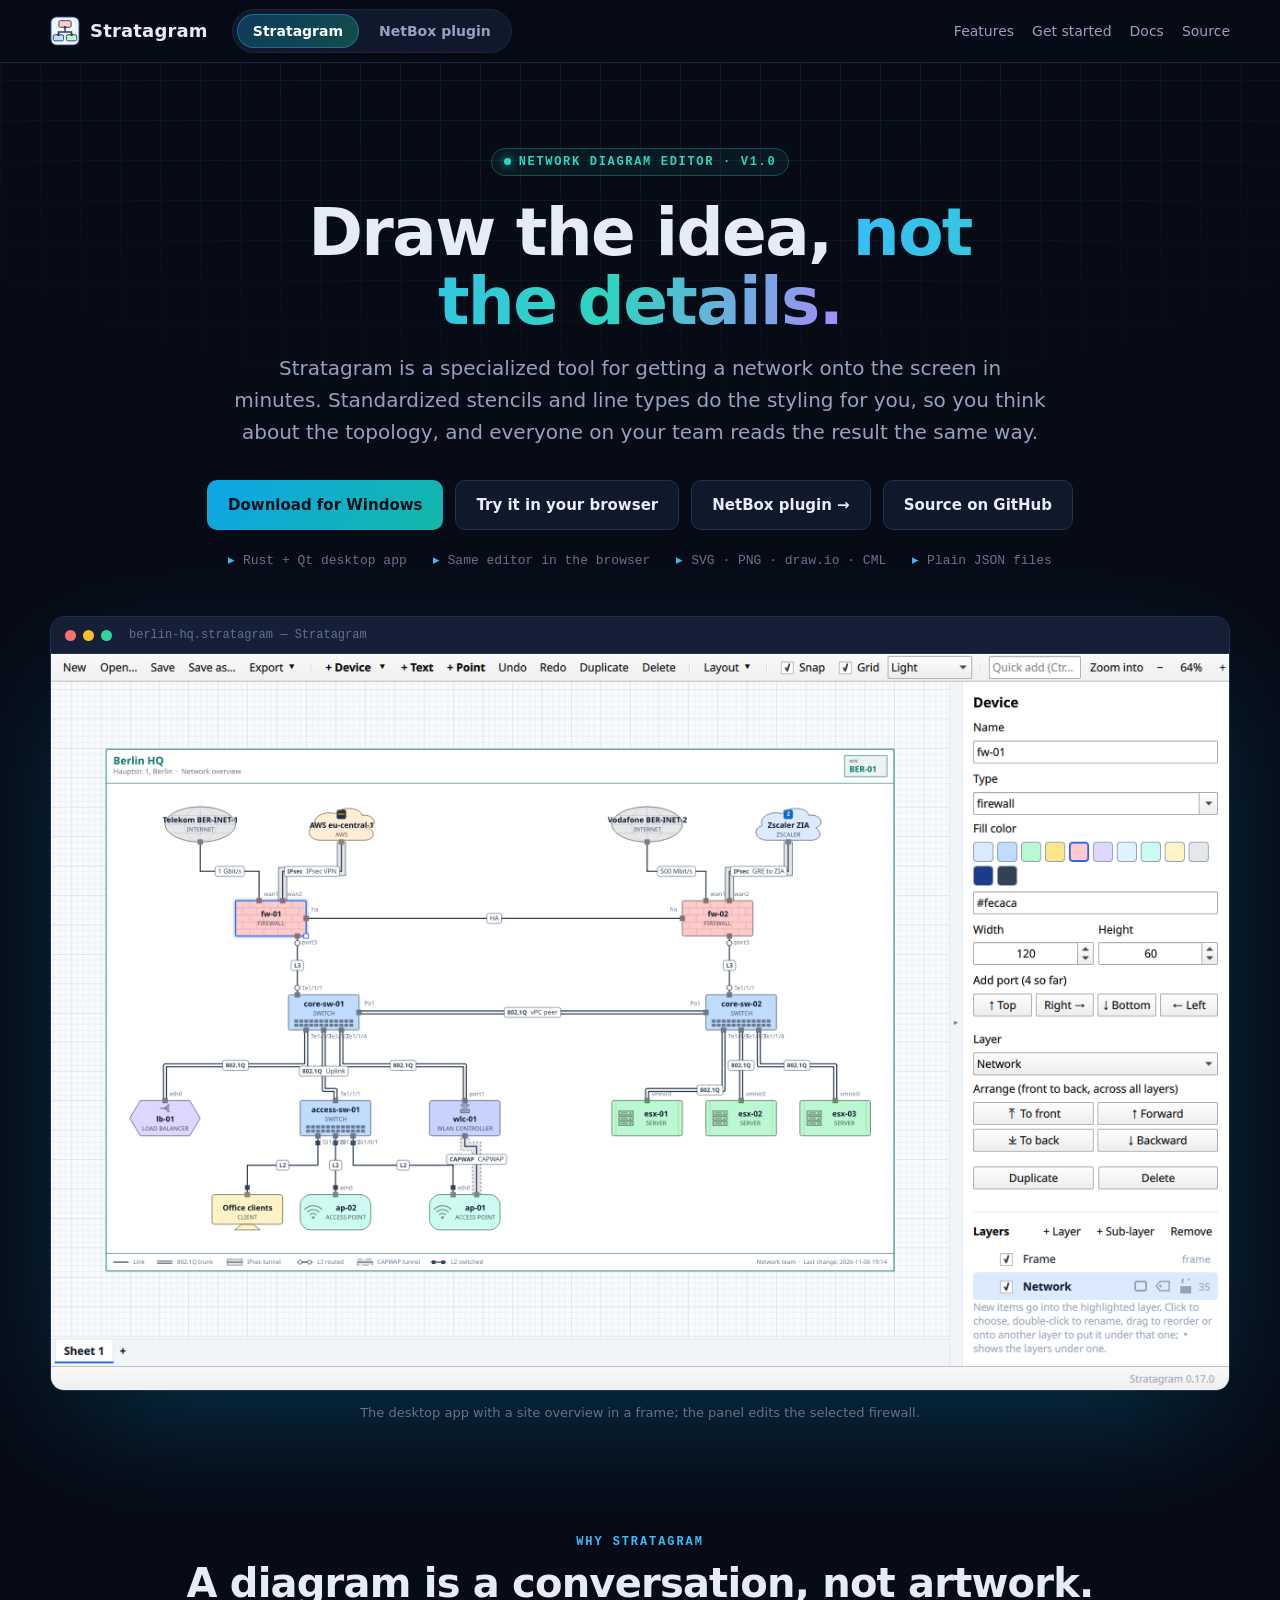
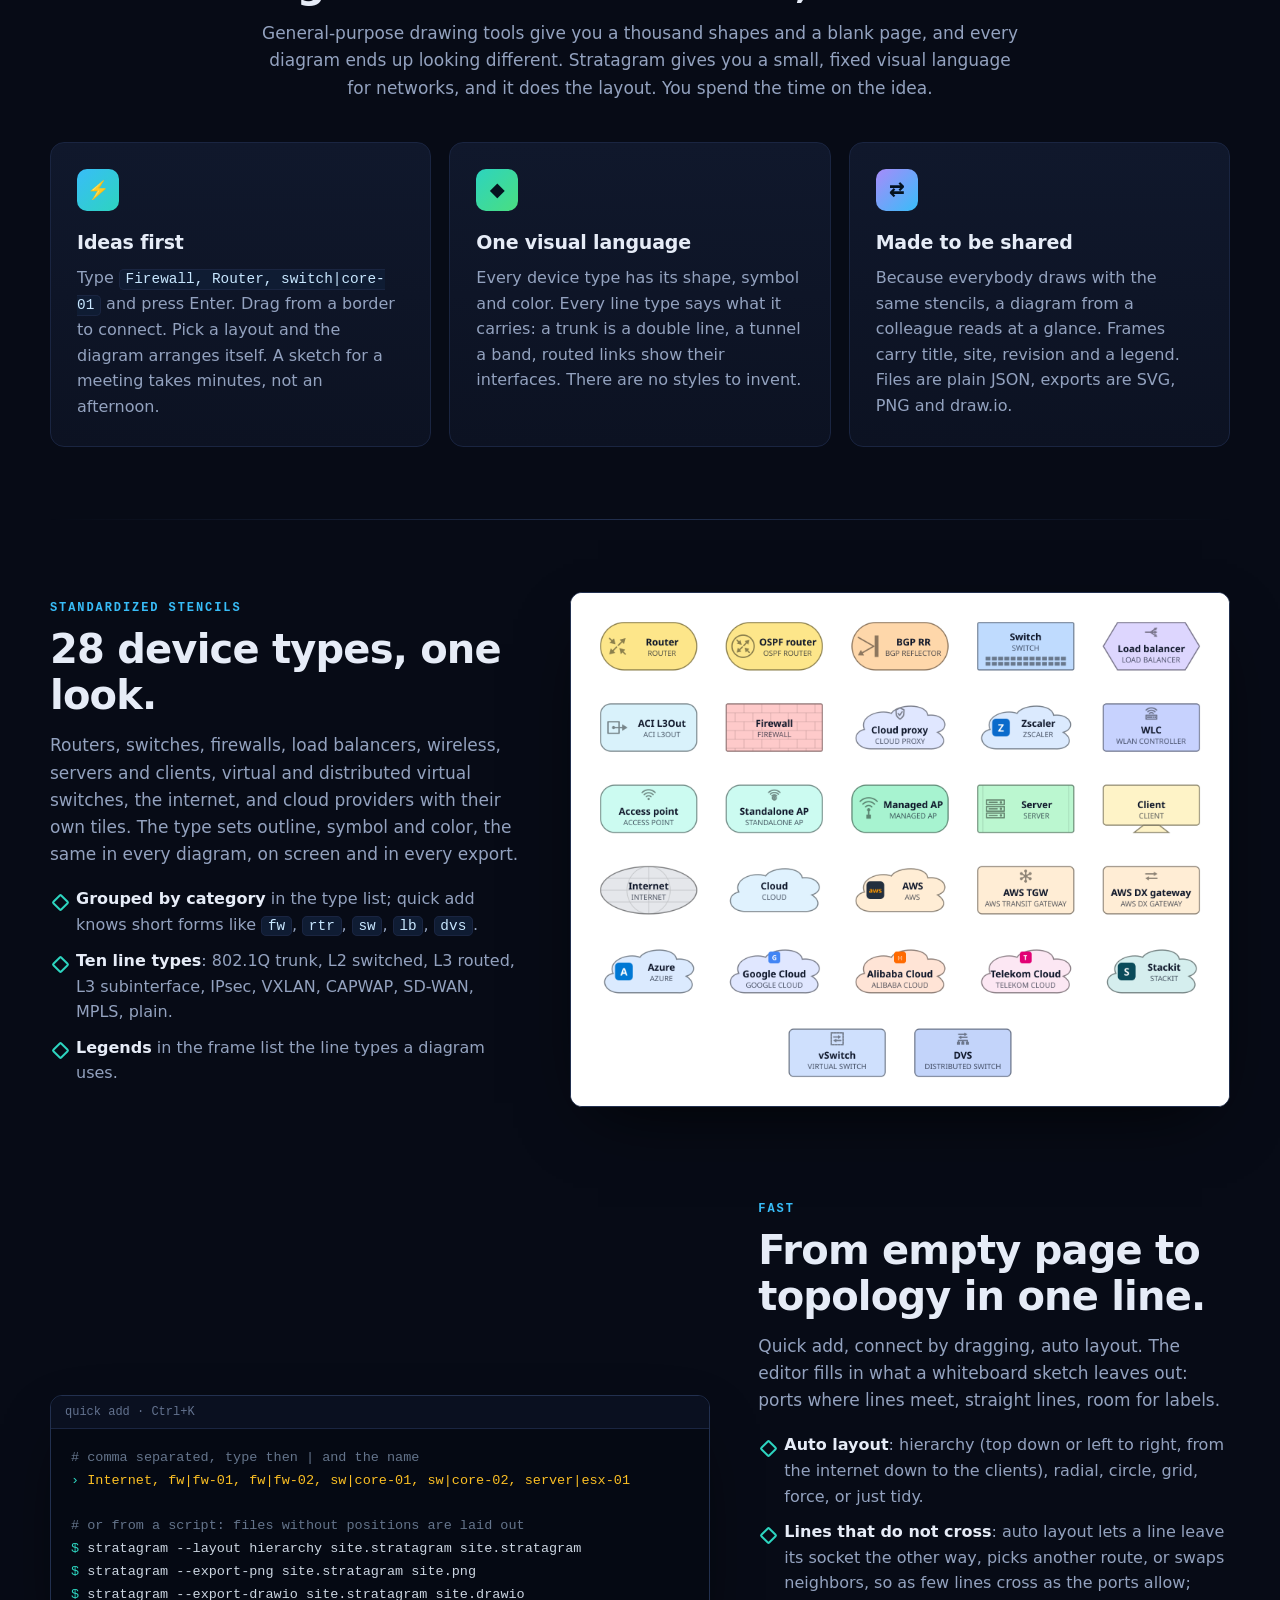
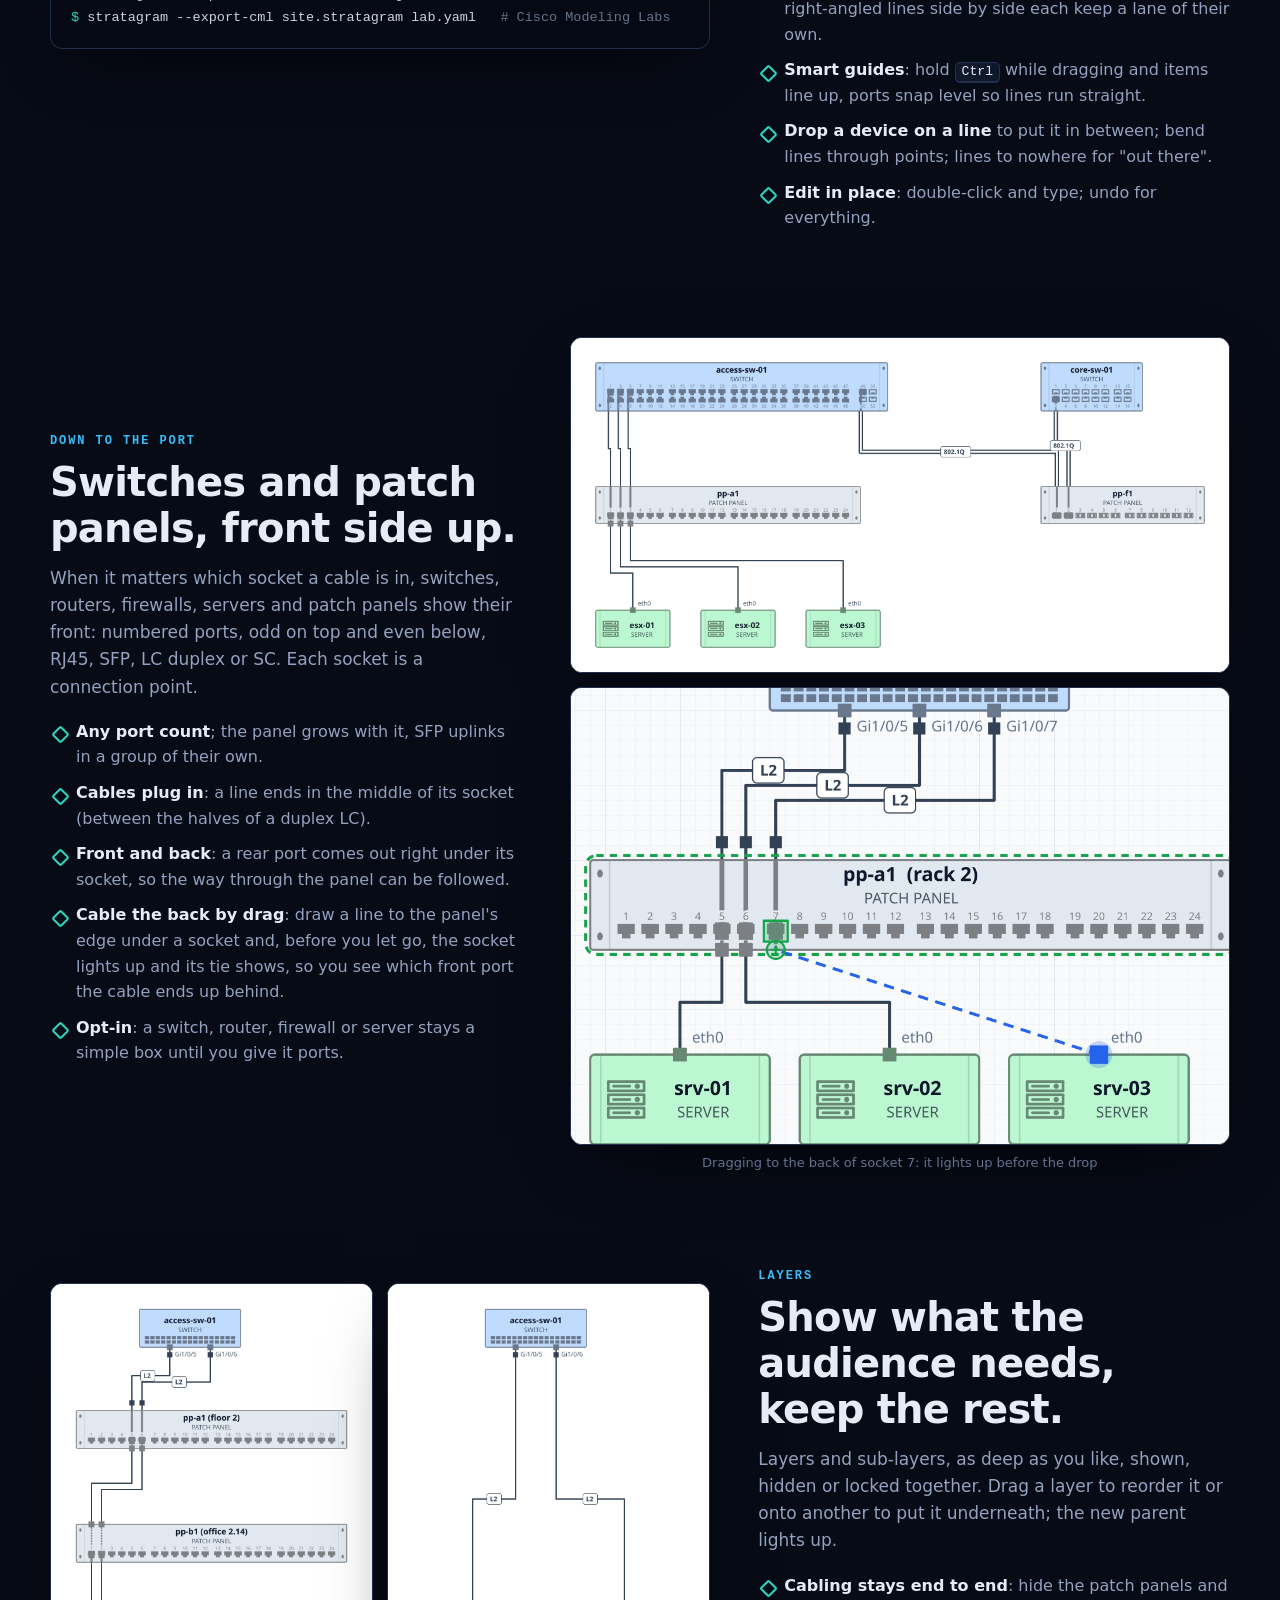
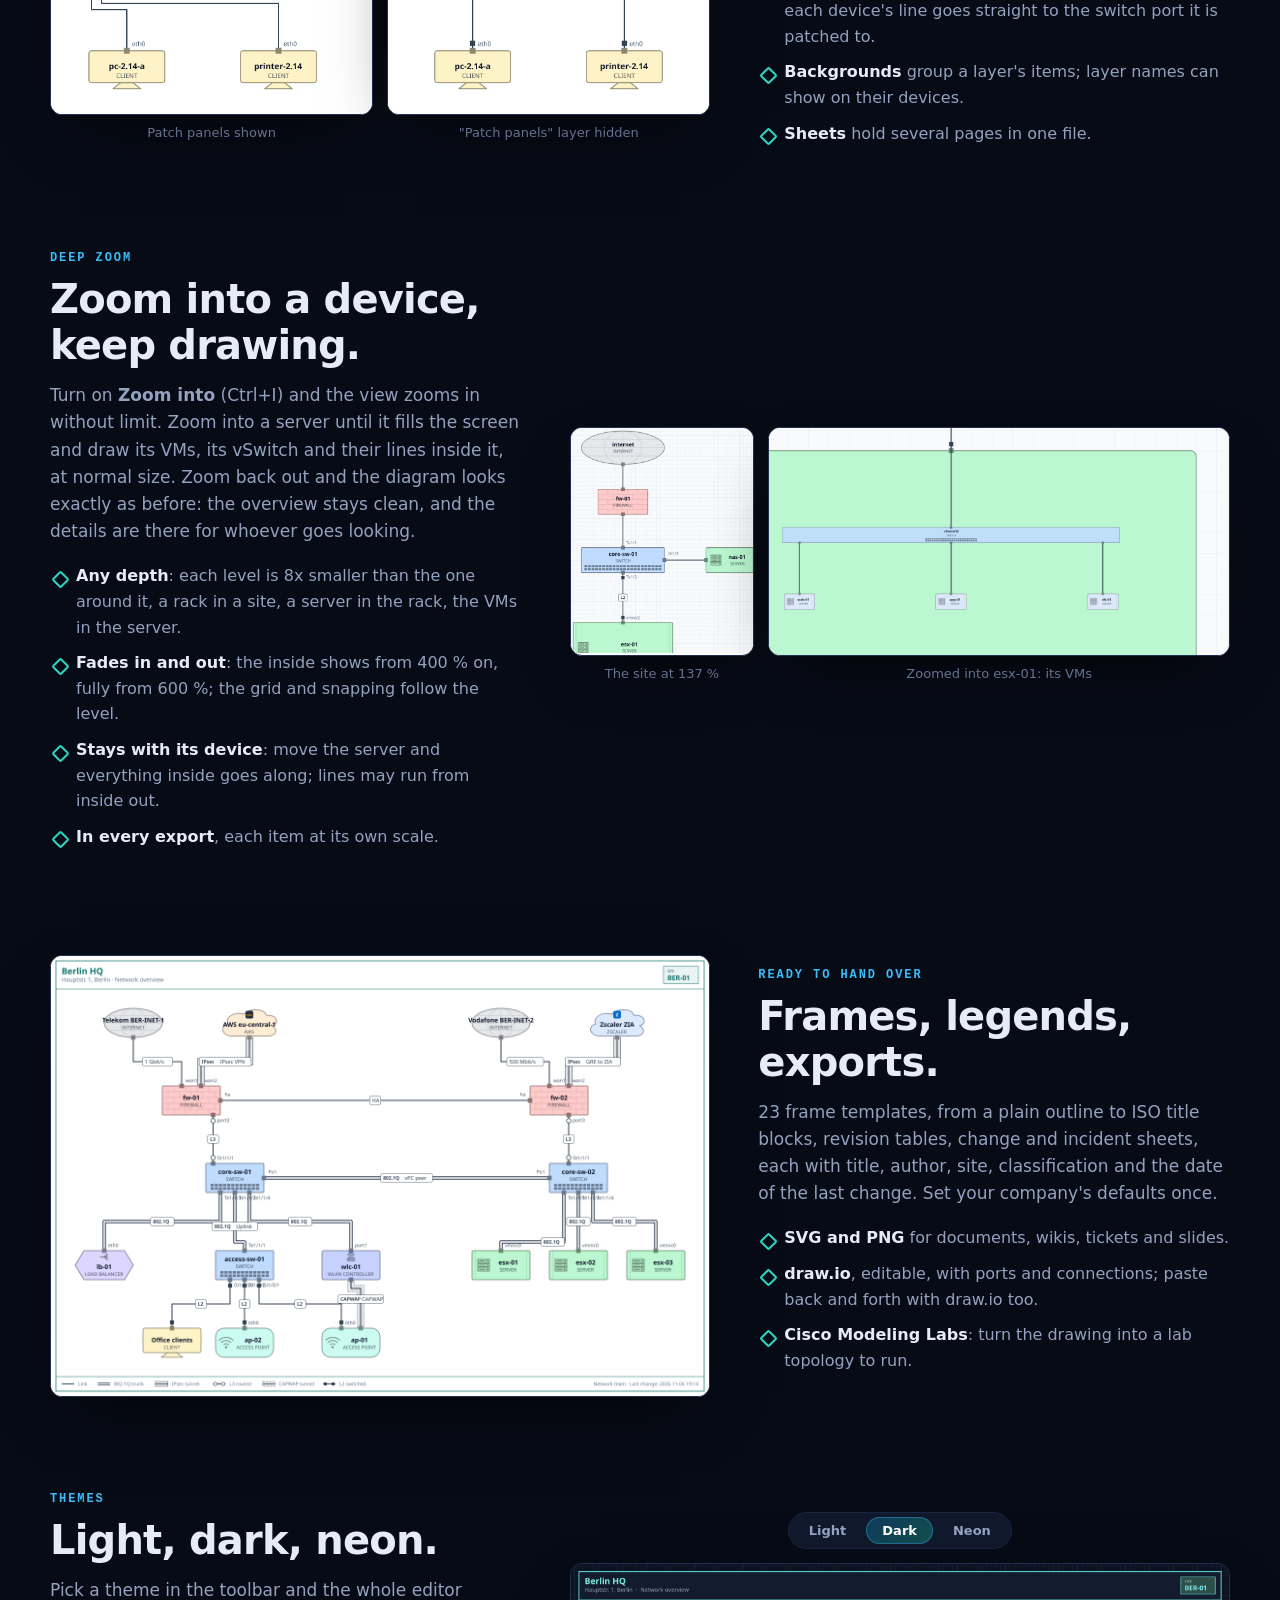
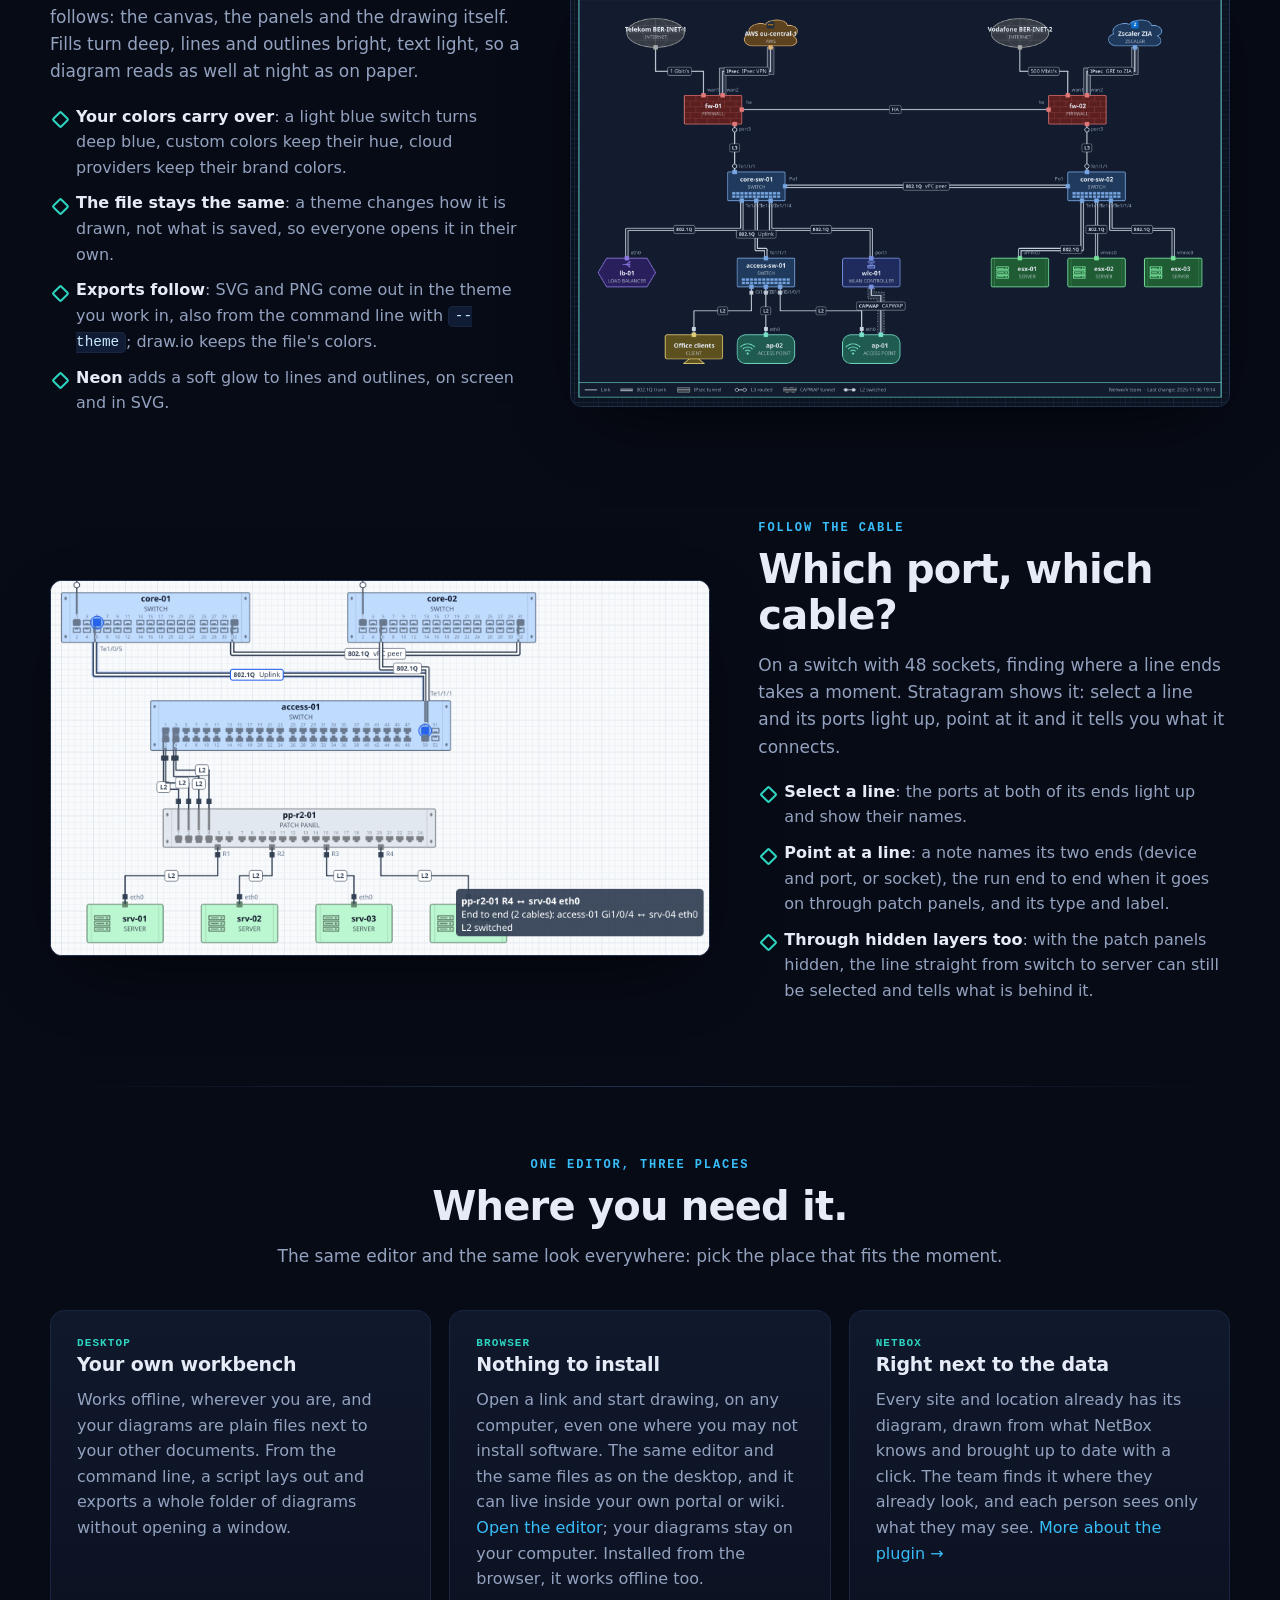
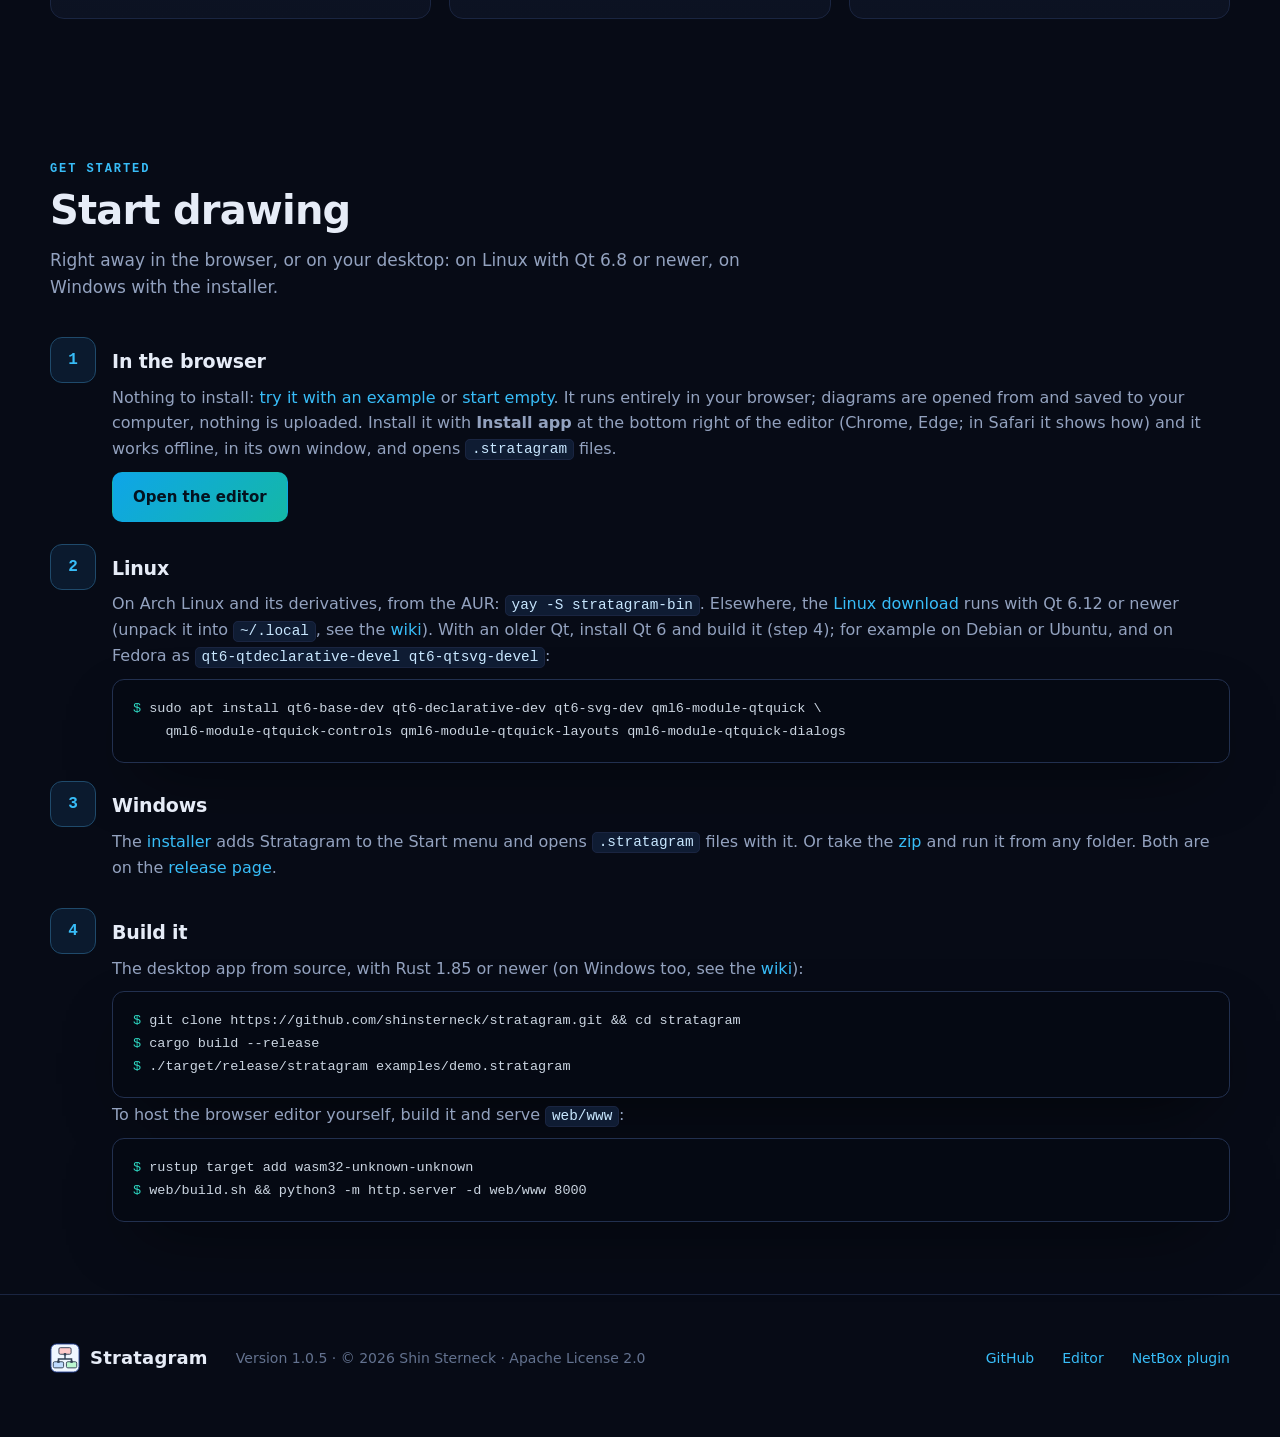
==== commit 6363cf64: "Move docs to wiki" ====
--- a/site/index.html
+++ b/site/index.html
@@ -26,6 +26,7 @@
     <nav class="links">
       <a href="#app-features" data-page="app">Features</a>
       <a href="#app-start" data-page="app">Get started</a>
+      <a href="https://github.com/shinsterneck/stratagram/wiki">Docs</a>
       <a href="https://github.com/shinsterneck/stratagram">Source</a>
     </nav>
   </div>
@@ -43,7 +44,7 @@
       Standardized stencils and line types do the styling for you, so you think about the topology,
       and everyone on your team reads the result the same way.</p>
     <div class="cta">
-      <a class="btn primary" href="https://github.com/shinsterneck/stratagram/releases/latest/download/stratagram-1.0.4-windows-x64-setup.exe">Download for Windows</a>
+      <a class="btn primary" href="https://github.com/shinsterneck/stratagram/releases/latest/download/stratagram-1.0.5-windows-x64-setup.exe">Download for Windows</a>
       <a class="btn" href="editor/#file=../examples/berlin-hq.stratagram">Try it in your browser</a>
       <a class="btn" href="#netbox" data-page="netbox">NetBox plugin →</a>
       <a class="btn" href="https://github.com/shinsterneck/stratagram">Source on GitHub</a>
@@ -307,18 +308,18 @@
         <div class="cta"><a class="btn primary" href="editor/#file=../examples/berlin-hq.stratagram">Open the editor</a></div>
       </div></div>
       <div class="step"><div>
-        <h3>Linux: install Qt 6</h3>
-        <p>For example on Debian or Ubuntu; Fedora and Arch have the same as <code>qt6-qtdeclarative-devel qt6-qtsvg-devel</code> and <code>qt6-declarative qt6-svg</code>. Then build it (step 4).</p>
+        <h3>Linux</h3>
+        <p>On Arch Linux and its derivatives, from the AUR: <code>yay -S stratagram-bin</code>. Elsewhere, the <a href="https://github.com/shinsterneck/stratagram/releases/latest/download/stratagram-1.0.5-linux-x86_64.tar.gz">Linux download</a> runs with Qt 6.12 or newer (unpack it into <code>~/.local</code>, see the <a href="https://github.com/shinsterneck/stratagram/wiki/Installation#linux">wiki</a>). With an older Qt, install Qt 6 and build it (step 4); for example on Debian or Ubuntu, and on Fedora as <code>qt6-qtdeclarative-devel qt6-qtsvg-devel</code>:</p>
         <div class="term"><pre><span class="p">$</span> sudo apt install qt6-base-dev qt6-declarative-dev qt6-svg-dev qml6-module-qtquick \
     qml6-module-qtquick-controls qml6-module-qtquick-layouts qml6-module-qtquick-dialogs</pre></div>
       </div></div>
       <div class="step"><div>
         <h3>Windows</h3>
-        <p>The <a href="https://github.com/shinsterneck/stratagram/releases/latest/download/stratagram-1.0.4-windows-x64-setup.exe">installer</a> adds Stratagram to the Start menu and opens <code>.stratagram</code> files with it. Or take the <a href="https://github.com/shinsterneck/stratagram/releases/latest/download/stratagram-1.0.4-windows-x64.zip">zip</a> and run it from any folder. Both are on the <a href="https://github.com/shinsterneck/stratagram/releases/latest">release page</a>.</p>
+        <p>The <a href="https://github.com/shinsterneck/stratagram/releases/latest/download/stratagram-1.0.5-windows-x64-setup.exe">installer</a> adds Stratagram to the Start menu and opens <code>.stratagram</code> files with it. Or take the <a href="https://github.com/shinsterneck/stratagram/releases/latest/download/stratagram-1.0.5-windows-x64.zip">zip</a> and run it from any folder. Both are on the <a href="https://github.com/shinsterneck/stratagram/releases/latest">release page</a>.</p>
       </div></div>
       <div class="step"><div>
         <h3>Build it</h3>
-        <p>The desktop app from source, with Rust 1.85 or newer (on Windows too, see the <a href="https://github.com/shinsterneck/stratagram#windows">README</a>):</p>
+        <p>The desktop app from source, with Rust 1.85 or newer (on Windows too, see the <a href="https://github.com/shinsterneck/stratagram/wiki/Building-from-source#windows">wiki</a>):</p>
         <div class="term"><pre><span class="p">$</span> git clone https://github.com/shinsterneck/stratagram.git &amp;&amp; cd stratagram
 <span class="p">$</span> cargo build --release
 <span class="p">$</span> ./target/release/stratagram examples/demo.stratagram</pre></div>
@@ -455,7 +456,7 @@
 <footer>
   <div class="wrap">
     <a class="brand" href="#"><img src="logo.svg" alt=""><span>Stratagram</span></a>
-    <span class="grow">Version 1.0.4 · © 2026 Shin Sterneck · Apache License 2.0</span>
+    <span class="grow">Version 1.0.5 · © 2026 Shin Sterneck · Apache License 2.0</span>
     <a href="https://github.com/shinsterneck/stratagram">GitHub</a>
     <a href="#app" data-page="app">Editor</a>
     <a href="#netbox" data-page="netbox">NetBox plugin</a>
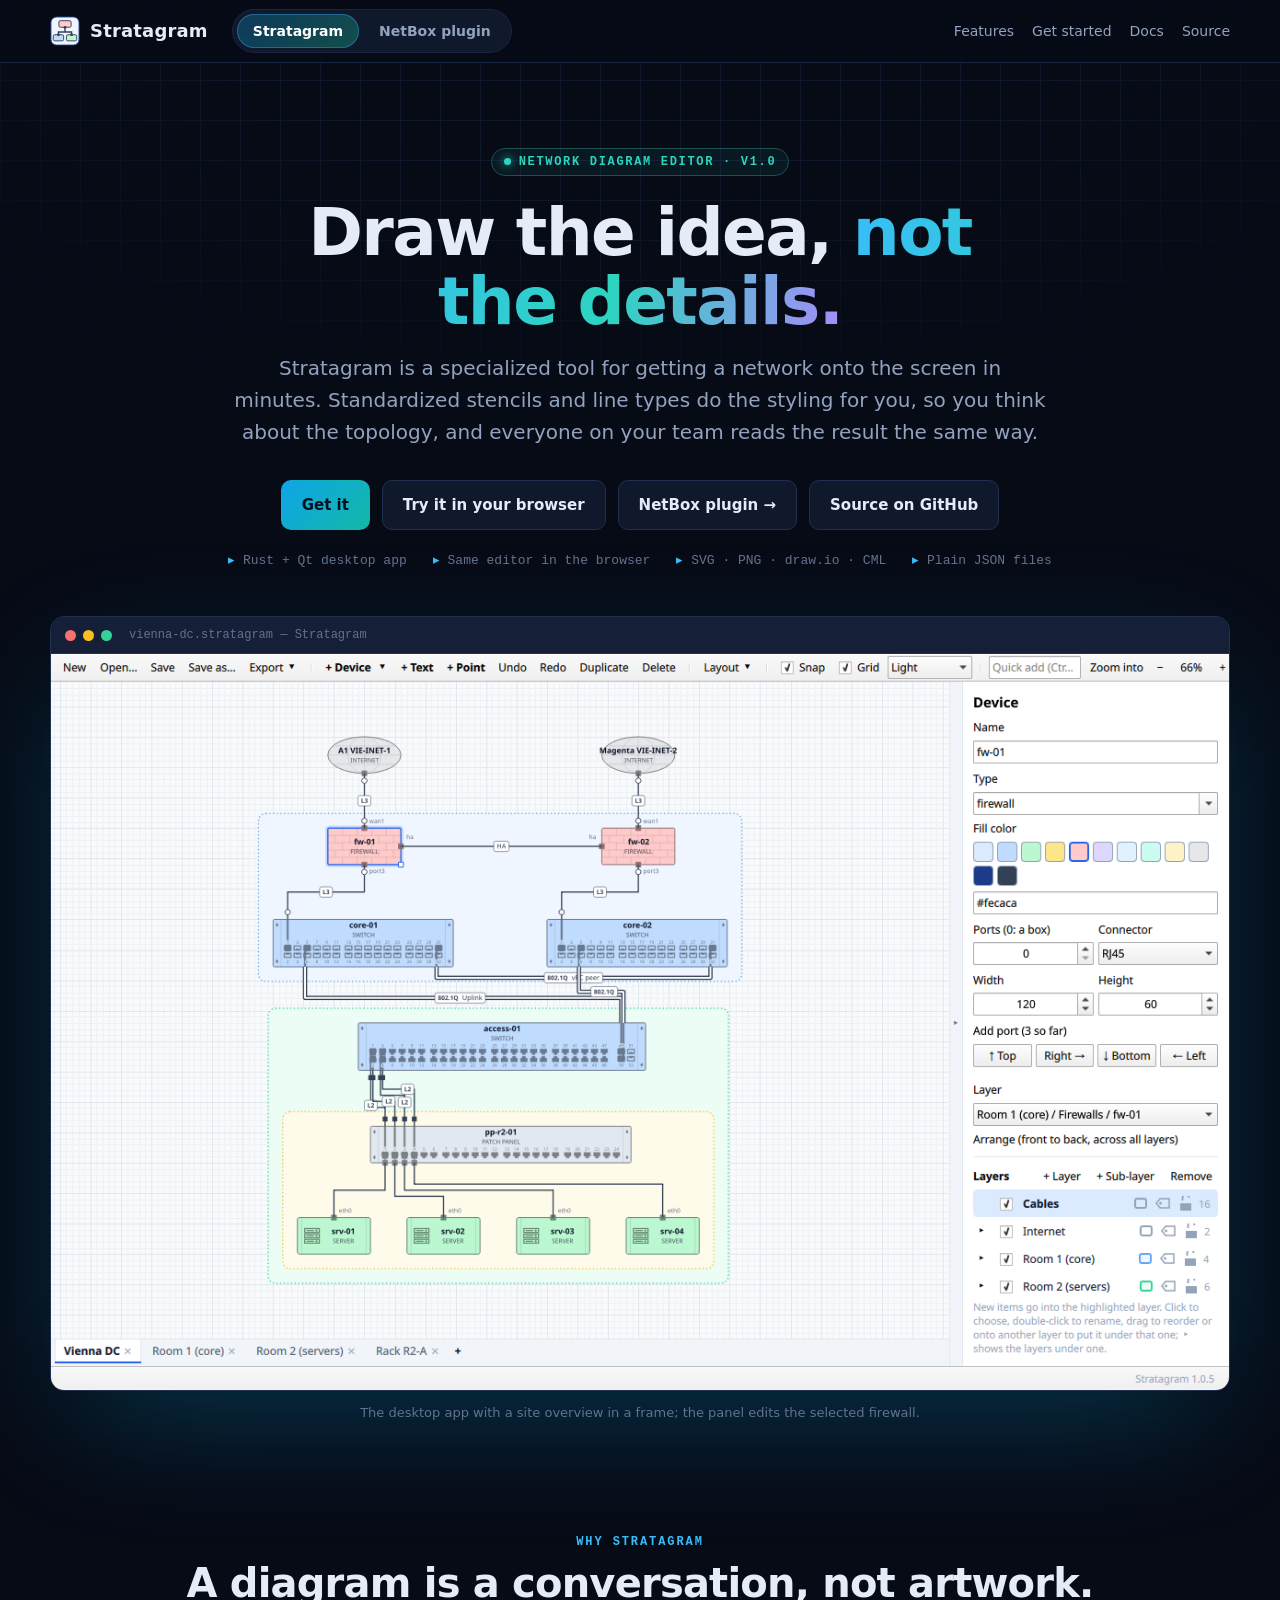
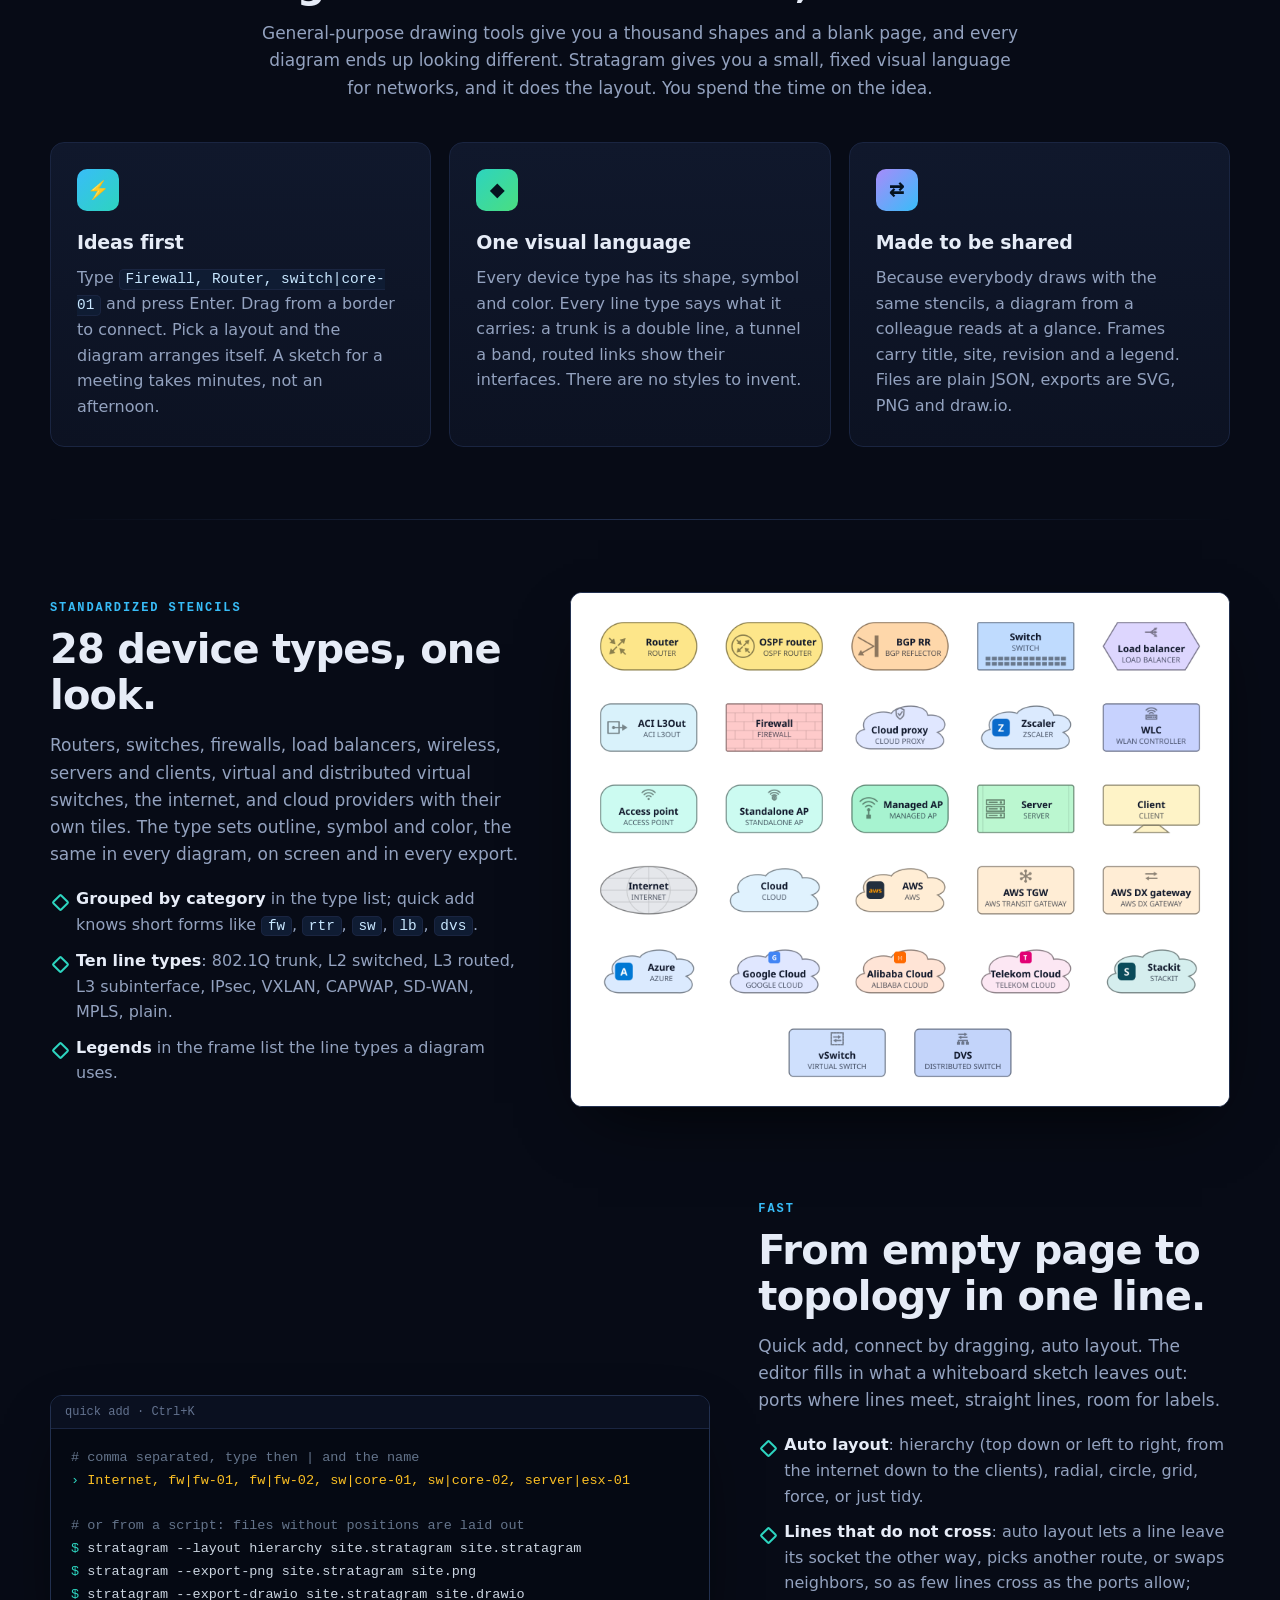
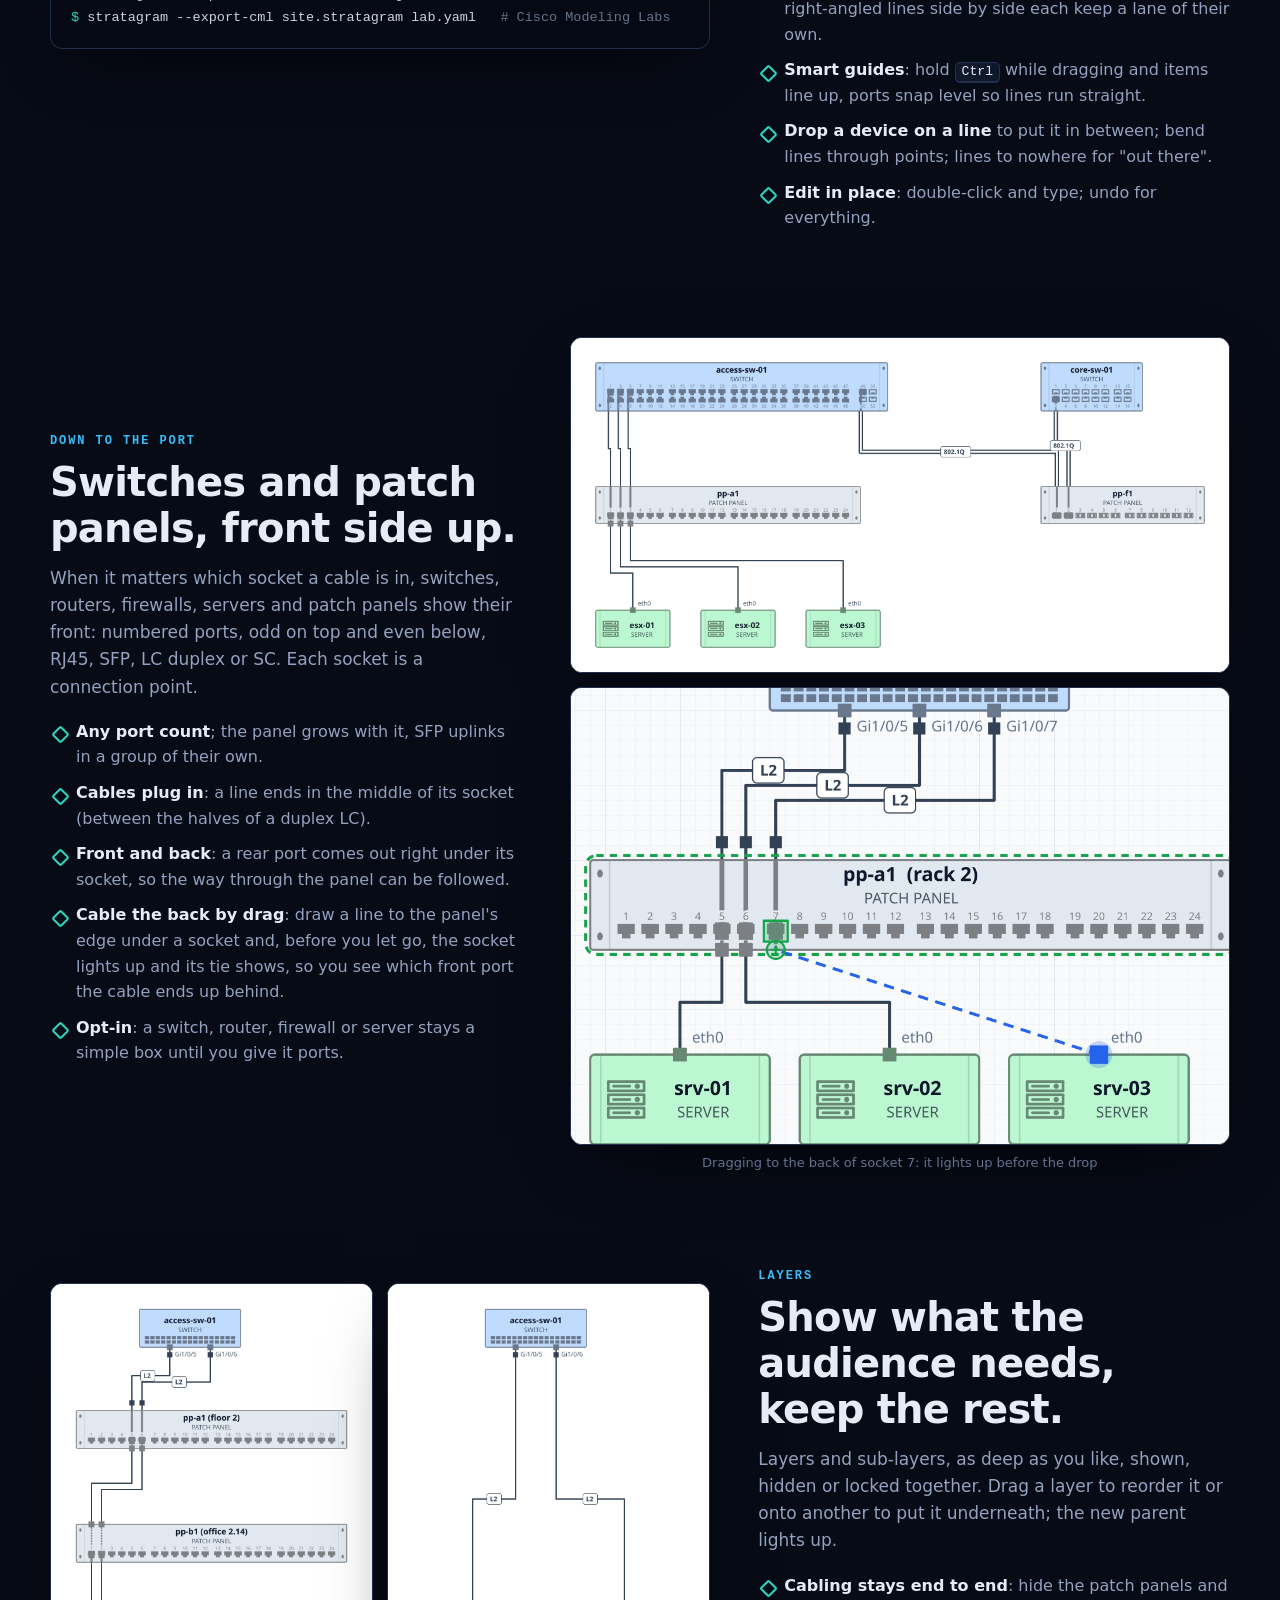
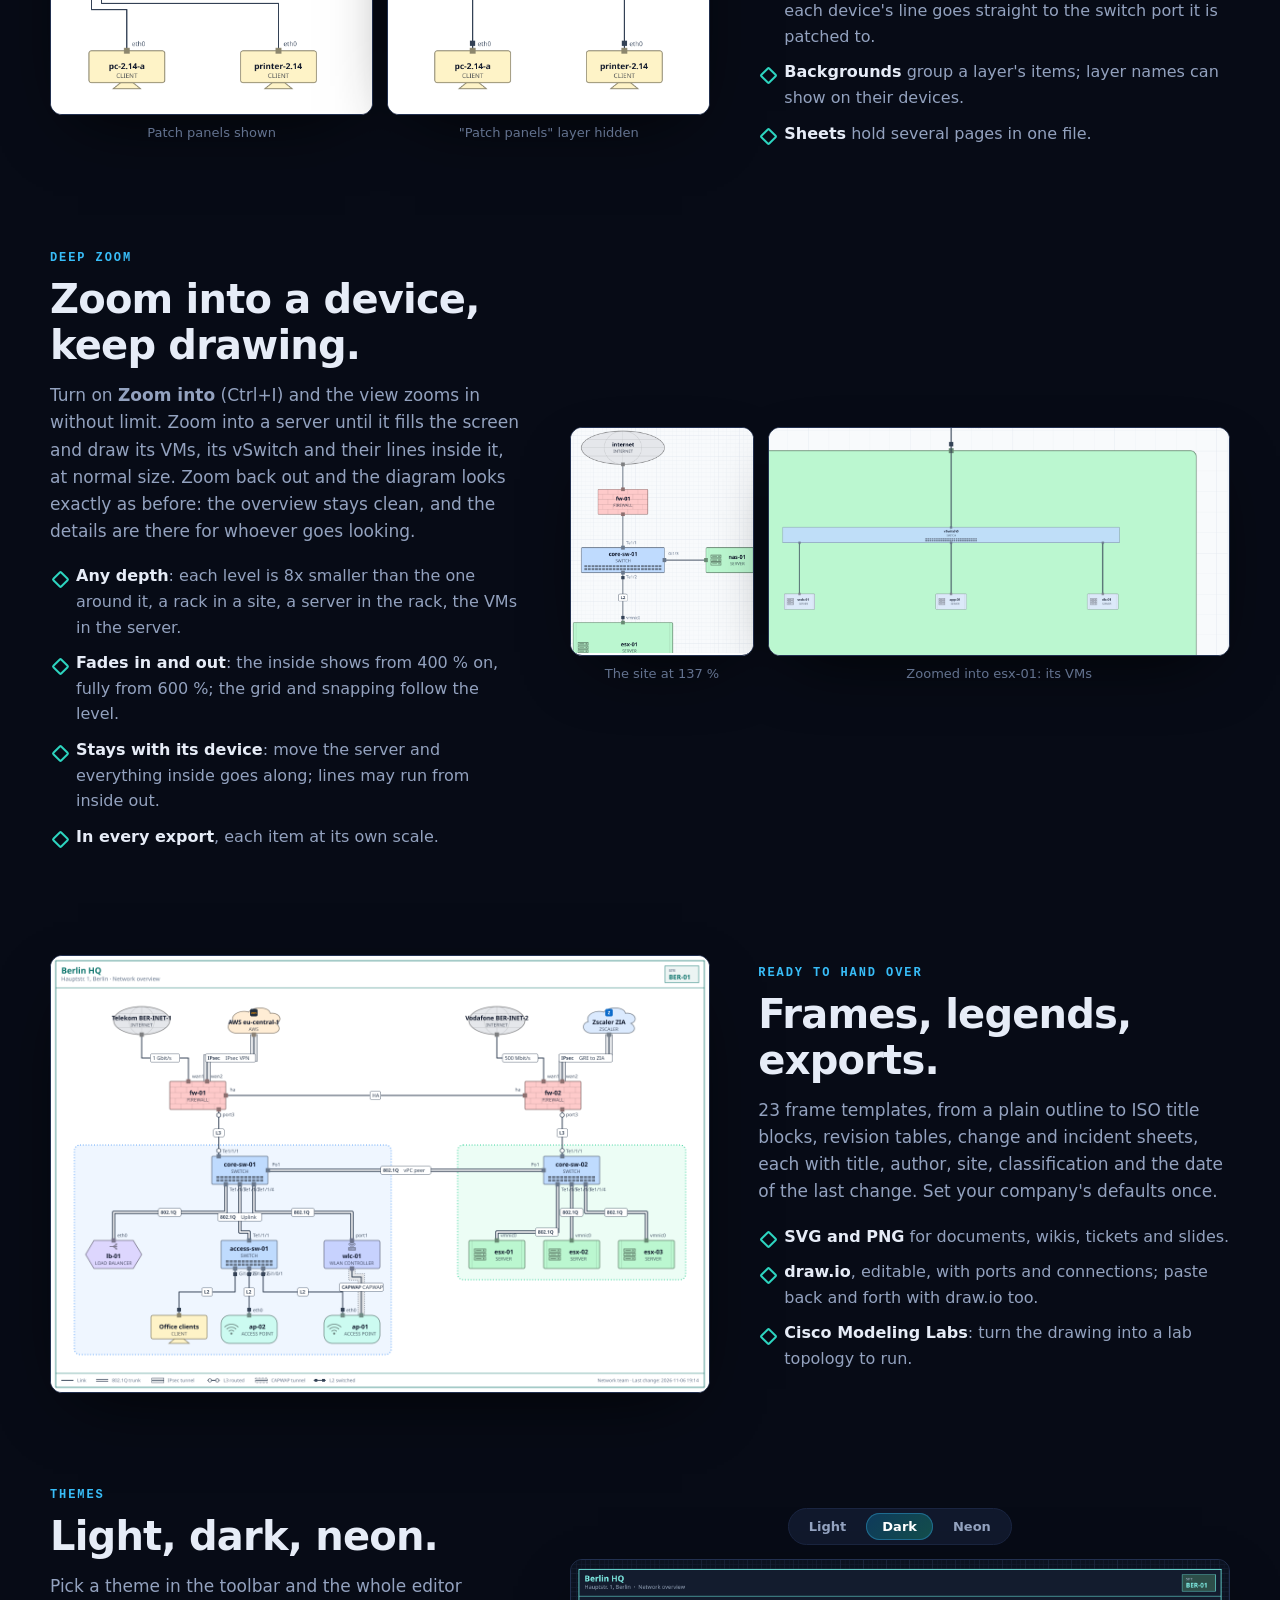
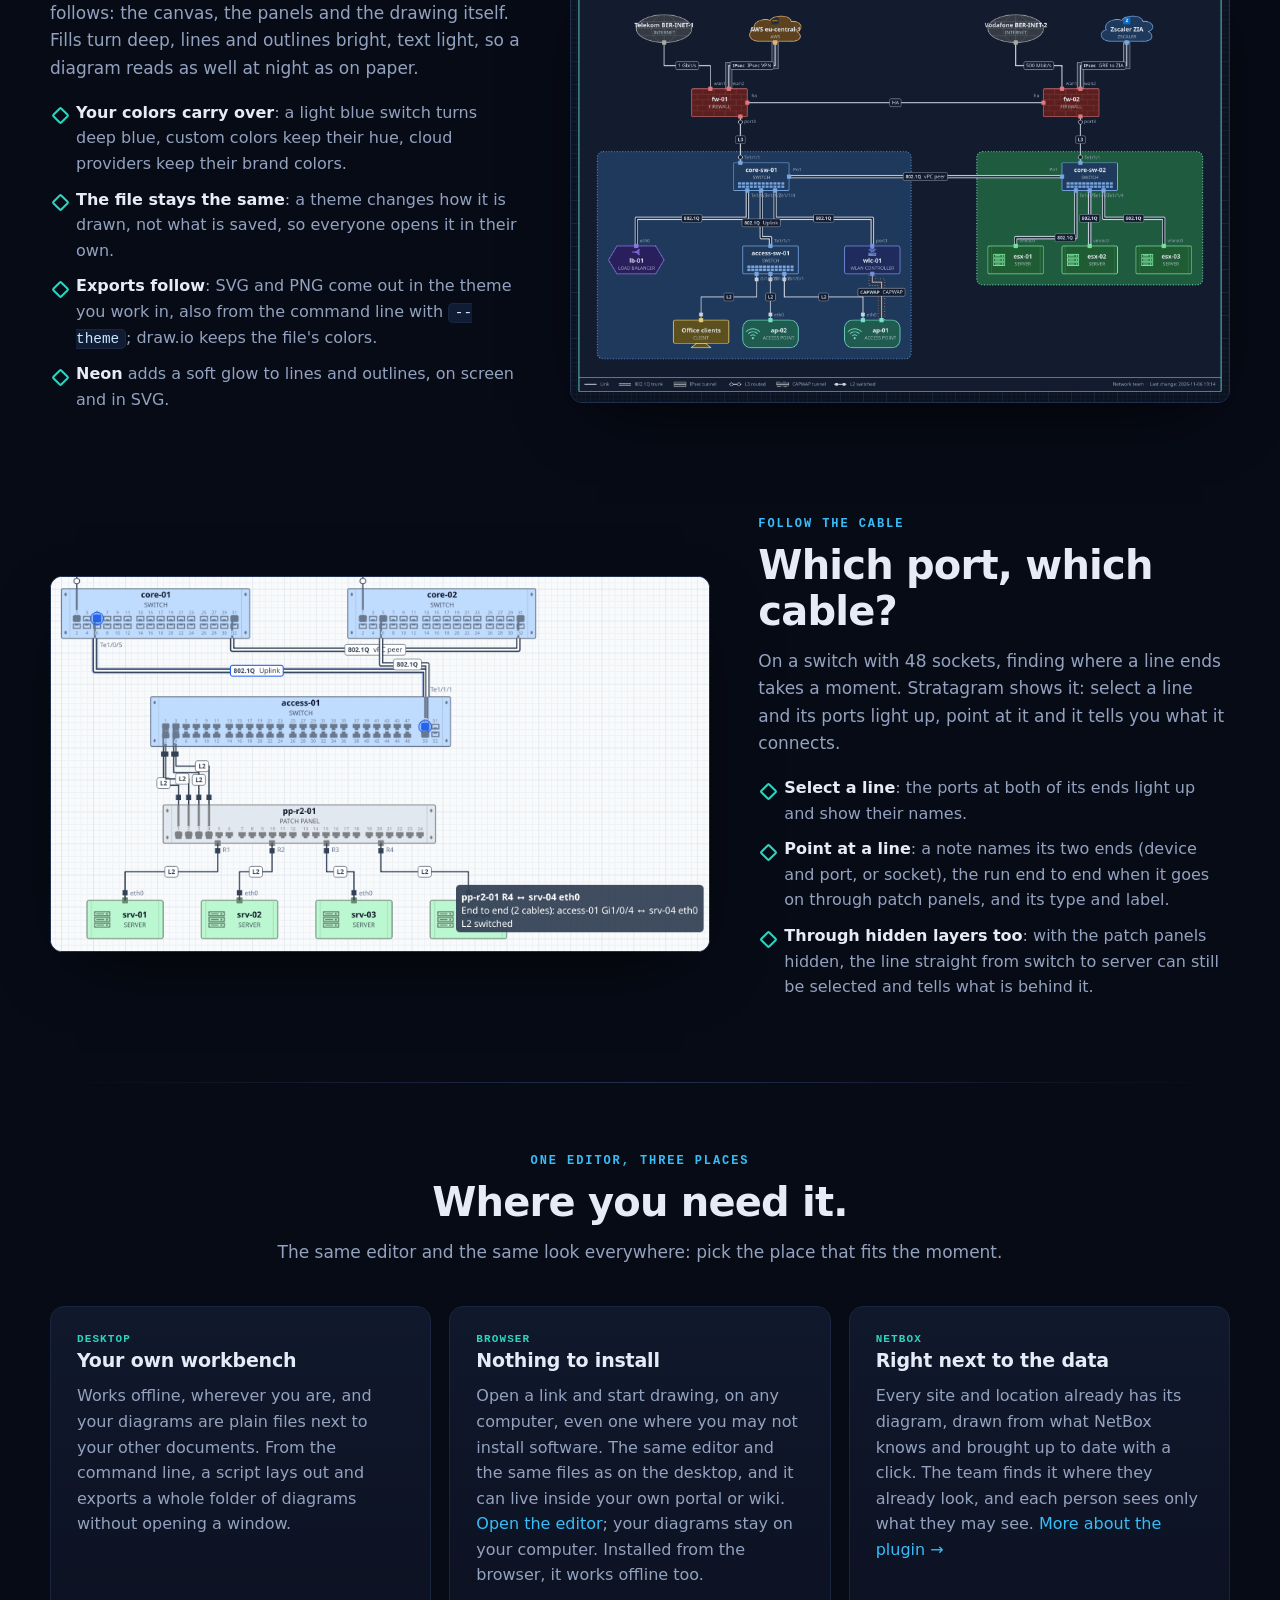
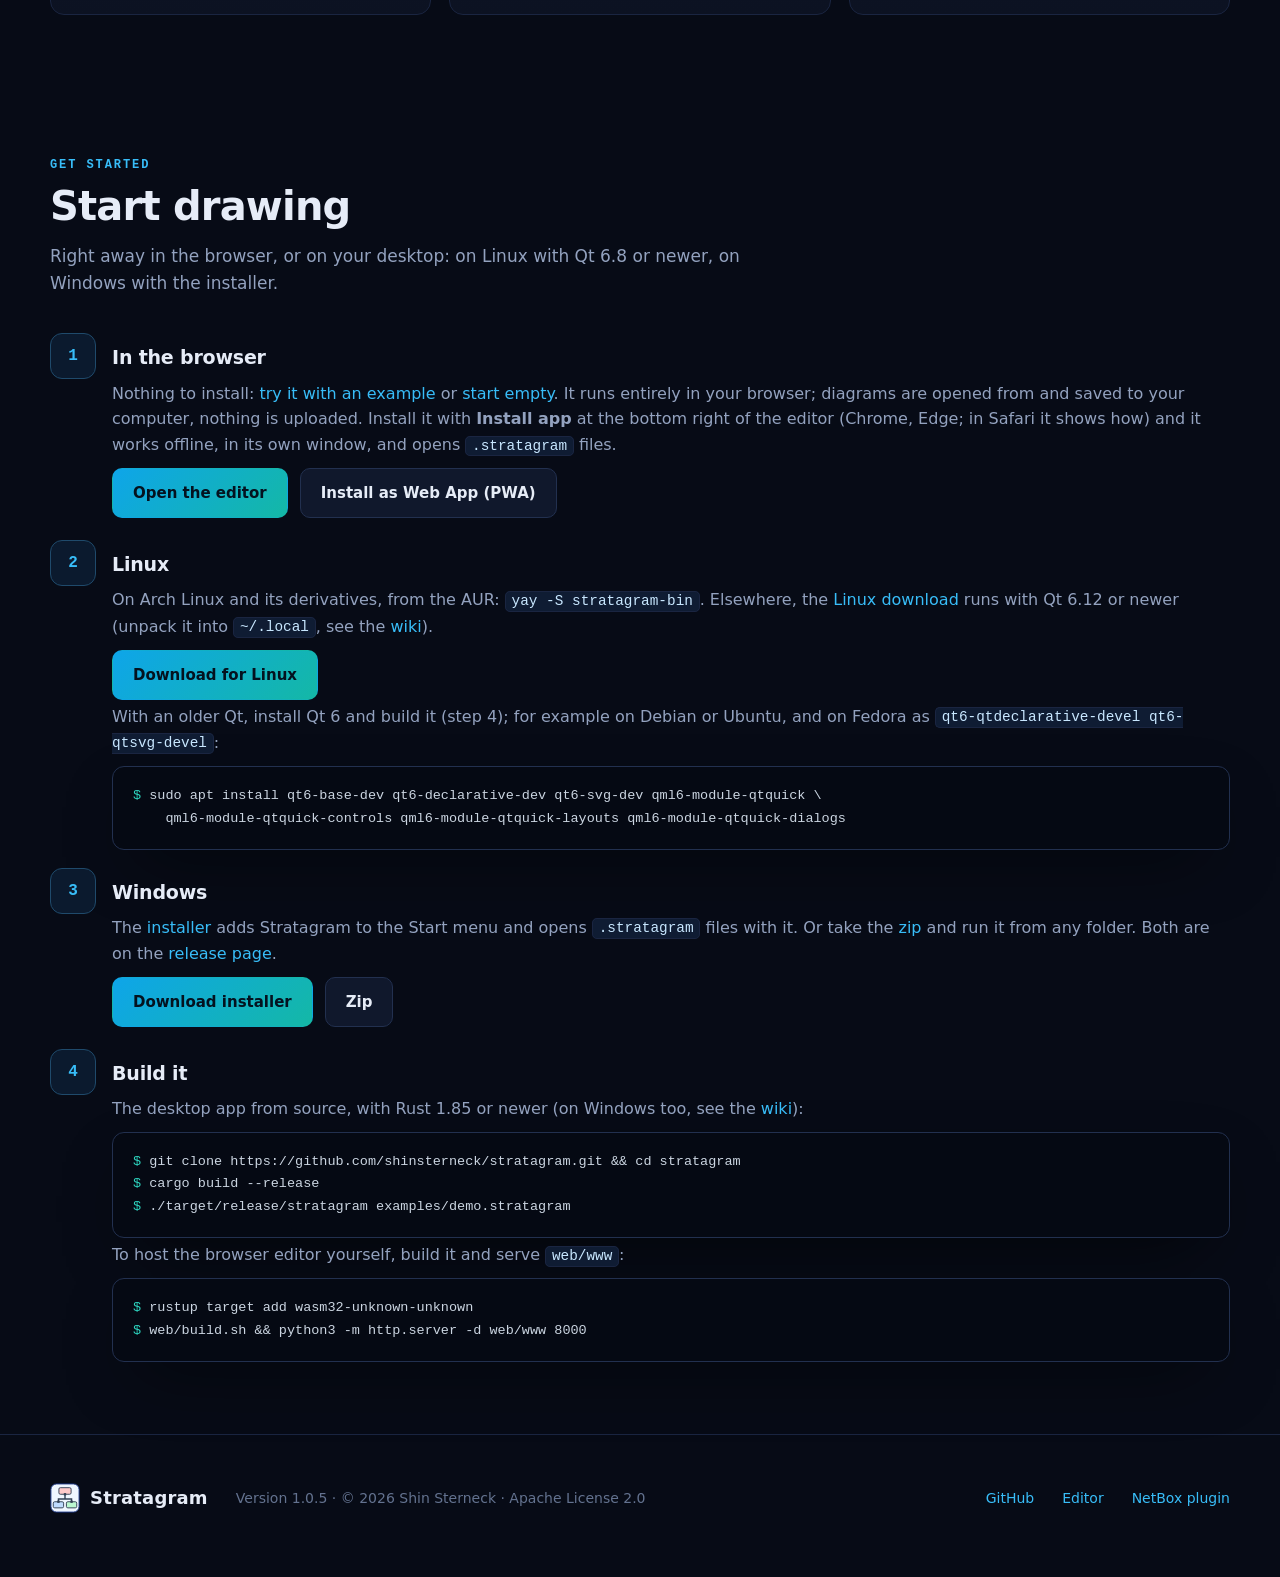
==== commit fb122e5b: "Update homepage with better screenshots and to make it easier to understand how to get the app" ====
--- a/site/index.html
+++ b/site/index.html
@@ -44,7 +44,7 @@
       Standardized stencils and line types do the styling for you, so you think about the topology,
       and everyone on your team reads the result the same way.</p>
     <div class="cta">
-      <a class="btn primary" href="https://github.com/shinsterneck/stratagram/releases/latest/download/stratagram-1.0.5-windows-x64-setup.exe">Download for Windows</a>
+      <a class="btn primary" href="#app-start" data-page="app">Get it</a>
       <a class="btn" href="editor/#file=../examples/berlin-hq.stratagram">Try it in your browser</a>
       <a class="btn" href="#netbox" data-page="netbox">NetBox plugin →</a>
       <a class="btn" href="https://github.com/shinsterneck/stratagram">Source on GitHub</a>
@@ -52,8 +52,8 @@
     <div class="facts"><span>Rust + Qt desktop app</span><span>Same editor in the browser</span><span>SVG · PNG · draw.io · CML</span><span>Plain JSON files</span></div>
 
     <div class="window">
-      <div class="bar"><i></i><i></i><i></i><span>berlin-hq.stratagram — Stratagram</span></div>
-      <a href="shots/desktop-app.png"><img src="shots/desktop-app.png" width="1280" height="800" alt="The Stratagram desktop app: a site diagram with firewalls, core switches, servers and access points in a title frame, the properties panel of a selected firewall on the right"></a>
+      <div class="bar"><i></i><i></i><i></i><span>vienna-dc.stratagram — Stratagram</span></div>
+      <a href="shots/desktop-app.png"><img src="shots/desktop-app.png" width="1280" height="800" alt="The Stratagram desktop app: a data center with its rooms and a rack as tinted areas, firewalls and core switches in room 1, an access switch, patch panel and servers in room 2, the properties panel of a selected firewall on the right"></a>
     </div>
     <p class="caption">The desktop app with a site overview in a frame; the panel edits the selected firewall.</p>
   </div>
@@ -221,7 +221,7 @@
           <li><b>Cisco Modeling Labs</b>: turn the drawing into a lab topology to run.</li>
         </ul>
       </div>
-      <div class="shot"><a href="shots/hero-diagram.png"><img src="shots/hero-diagram.png" width="2720" height="1816" loading="lazy" alt="An exported PNG: the Berlin HQ network in a site frame with title, site code, legend of line types and the date of the last change"></a></div>
+      <div class="shot"><a href="shots/hero-diagram.png"><img src="shots/hero-diagram.png" width="2816" height="1864" loading="lazy" alt="An exported PNG: the Berlin HQ network in a site frame with title, site code, legend of line types and the date of the last change"></a></div>
     </div>
 
     <div class="feature">
@@ -305,17 +305,26 @@
       <div class="step"><div>
         <h3>In the browser</h3>
         <p>Nothing to install: <a href="editor/#file=../examples/berlin-hq.stratagram">try it with an example</a> or <a href="editor/">start empty</a>. It runs entirely in your browser; diagrams are opened from and saved to your computer, nothing is uploaded. Install it with <strong>Install app</strong> at the bottom right of the editor (Chrome, Edge; in Safari it shows how) and it works offline, in its own window, and opens <code>.stratagram</code> files.</p>
-        <div class="cta"><a class="btn primary" href="editor/#file=../examples/berlin-hq.stratagram">Open the editor</a></div>
+        <div class="cta">
+          <a class="btn primary" href="editor/#file=../examples/berlin-hq.stratagram">Open the editor</a>
+          <a class="btn" href="editor/#install">Install as Web App (PWA)</a>
+        </div>
       </div></div>
       <div class="step"><div>
         <h3>Linux</h3>
-        <p>On Arch Linux and its derivatives, from the AUR: <code>yay -S stratagram-bin</code>. Elsewhere, the <a href="https://github.com/shinsterneck/stratagram/releases/latest/download/stratagram-1.0.5-linux-x86_64.tar.gz">Linux download</a> runs with Qt 6.12 or newer (unpack it into <code>~/.local</code>, see the <a href="https://github.com/shinsterneck/stratagram/wiki/Installation#linux">wiki</a>). With an older Qt, install Qt 6 and build it (step 4); for example on Debian or Ubuntu, and on Fedora as <code>qt6-qtdeclarative-devel qt6-qtsvg-devel</code>:</p>
+        <p>On Arch Linux and its derivatives, from the AUR: <code>yay -S stratagram-bin</code>. Elsewhere, the <a href="https://github.com/shinsterneck/stratagram/releases/latest/download/stratagram-1.0.5-linux-x86_64.tar.gz">Linux download</a> runs with Qt 6.12 or newer (unpack it into <code>~/.local</code>, see the <a href="https://github.com/shinsterneck/stratagram/wiki/Installation#linux">wiki</a>).</p>
+        <div class="cta"><a class="btn primary" href="https://github.com/shinsterneck/stratagram/releases/latest/download/stratagram-1.0.5-linux-x86_64.tar.gz">Download for Linux</a></div>
+        <p>With an older Qt, install Qt 6 and build it (step 4); for example on Debian or Ubuntu, and on Fedora as <code>qt6-qtdeclarative-devel qt6-qtsvg-devel</code>:</p>
         <div class="term"><pre><span class="p">$</span> sudo apt install qt6-base-dev qt6-declarative-dev qt6-svg-dev qml6-module-qtquick \
     qml6-module-qtquick-controls qml6-module-qtquick-layouts qml6-module-qtquick-dialogs</pre></div>
       </div></div>
       <div class="step"><div>
         <h3>Windows</h3>
         <p>The <a href="https://github.com/shinsterneck/stratagram/releases/latest/download/stratagram-1.0.5-windows-x64-setup.exe">installer</a> adds Stratagram to the Start menu and opens <code>.stratagram</code> files with it. Or take the <a href="https://github.com/shinsterneck/stratagram/releases/latest/download/stratagram-1.0.5-windows-x64.zip">zip</a> and run it from any folder. Both are on the <a href="https://github.com/shinsterneck/stratagram/releases/latest">release page</a>.</p>
+        <div class="cta">
+          <a class="btn primary" href="https://github.com/shinsterneck/stratagram/releases/latest/download/stratagram-1.0.5-windows-x64-setup.exe">Download installer</a>
+          <a class="btn" href="https://github.com/shinsterneck/stratagram/releases/latest/download/stratagram-1.0.5-windows-x64.zip">Zip</a>
+        </div>
       </div></div>
       <div class="step"><div>
         <h3>Build it</h3>
@@ -348,7 +357,7 @@
 
     <div class="window">
       <div class="bar"><i></i><i></i><i></i><span>Vienna DC | NetBox</span></div>
-      <a href="shots/netbox-editor.png"><img src="shots/netbox-editor.png" width="1920" height="1200" alt="NetBox 4.6 with the Diagram tab of the site Vienna DC: two internet circuits, a firewall pair, core switches with SFP ports, an access switch cabled through a patch panel to four servers, sheets for the site's two rooms, the selected firewall in the panel and the layers by device type"></a>
+      <a href="shots/netbox-editor.png"><img src="shots/netbox-editor.png" width="1920" height="1200" alt="NetBox 4.7 with the Diagram tab of the site Vienna DC: two internet circuits, a firewall pair and core switches in the tinted area of room 1, an access switch in room 2 cabled through a patch panel to four servers in a rack nested inside it, sheets for the site's locations, the selected firewall in the panel and the layers by location"></a>
     </div>
     <p class="caption">The Diagram tab of a site in NetBox 4.6, drawn from its devices, cables and circuits. Each
       location is a sheet (tabs at the bottom); the layer tree has a layer per device type and per device.</p>
--- a/site/style.css
+++ b/site/style.css
@@ -243,7 +243,8 @@
 
 /* Steps of an installation. */
 .steps { counter-reset: step; display: grid; gap: 18px; margin-top: 36px; }
-.step { display: grid; grid-template-columns: 44px 1fr; gap: 18px; align-items: start; }
+.step { display: grid; grid-template-columns: 44px minmax(0, 1fr); gap: 18px; align-items: start; }
+.step > div { min-width: 0; }
 .step::before {
     counter-increment: step;
     content: counter(step);
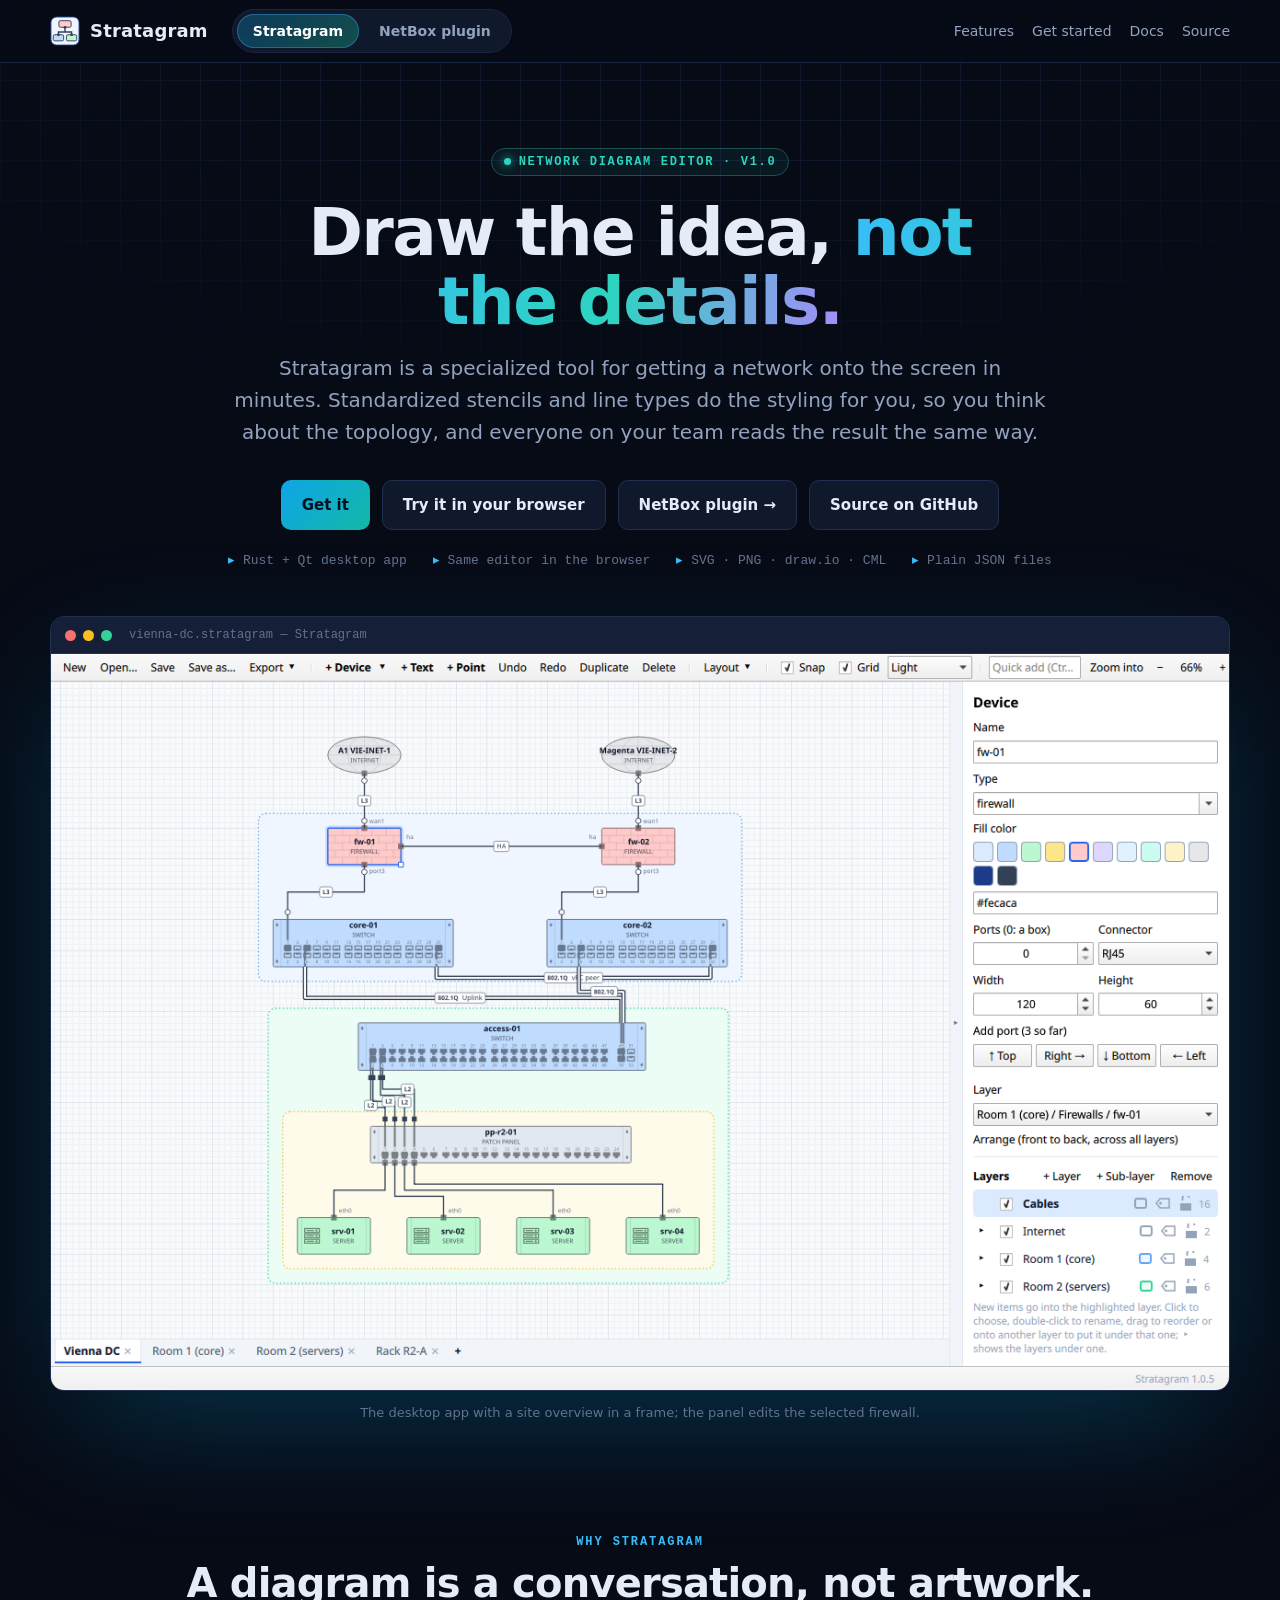
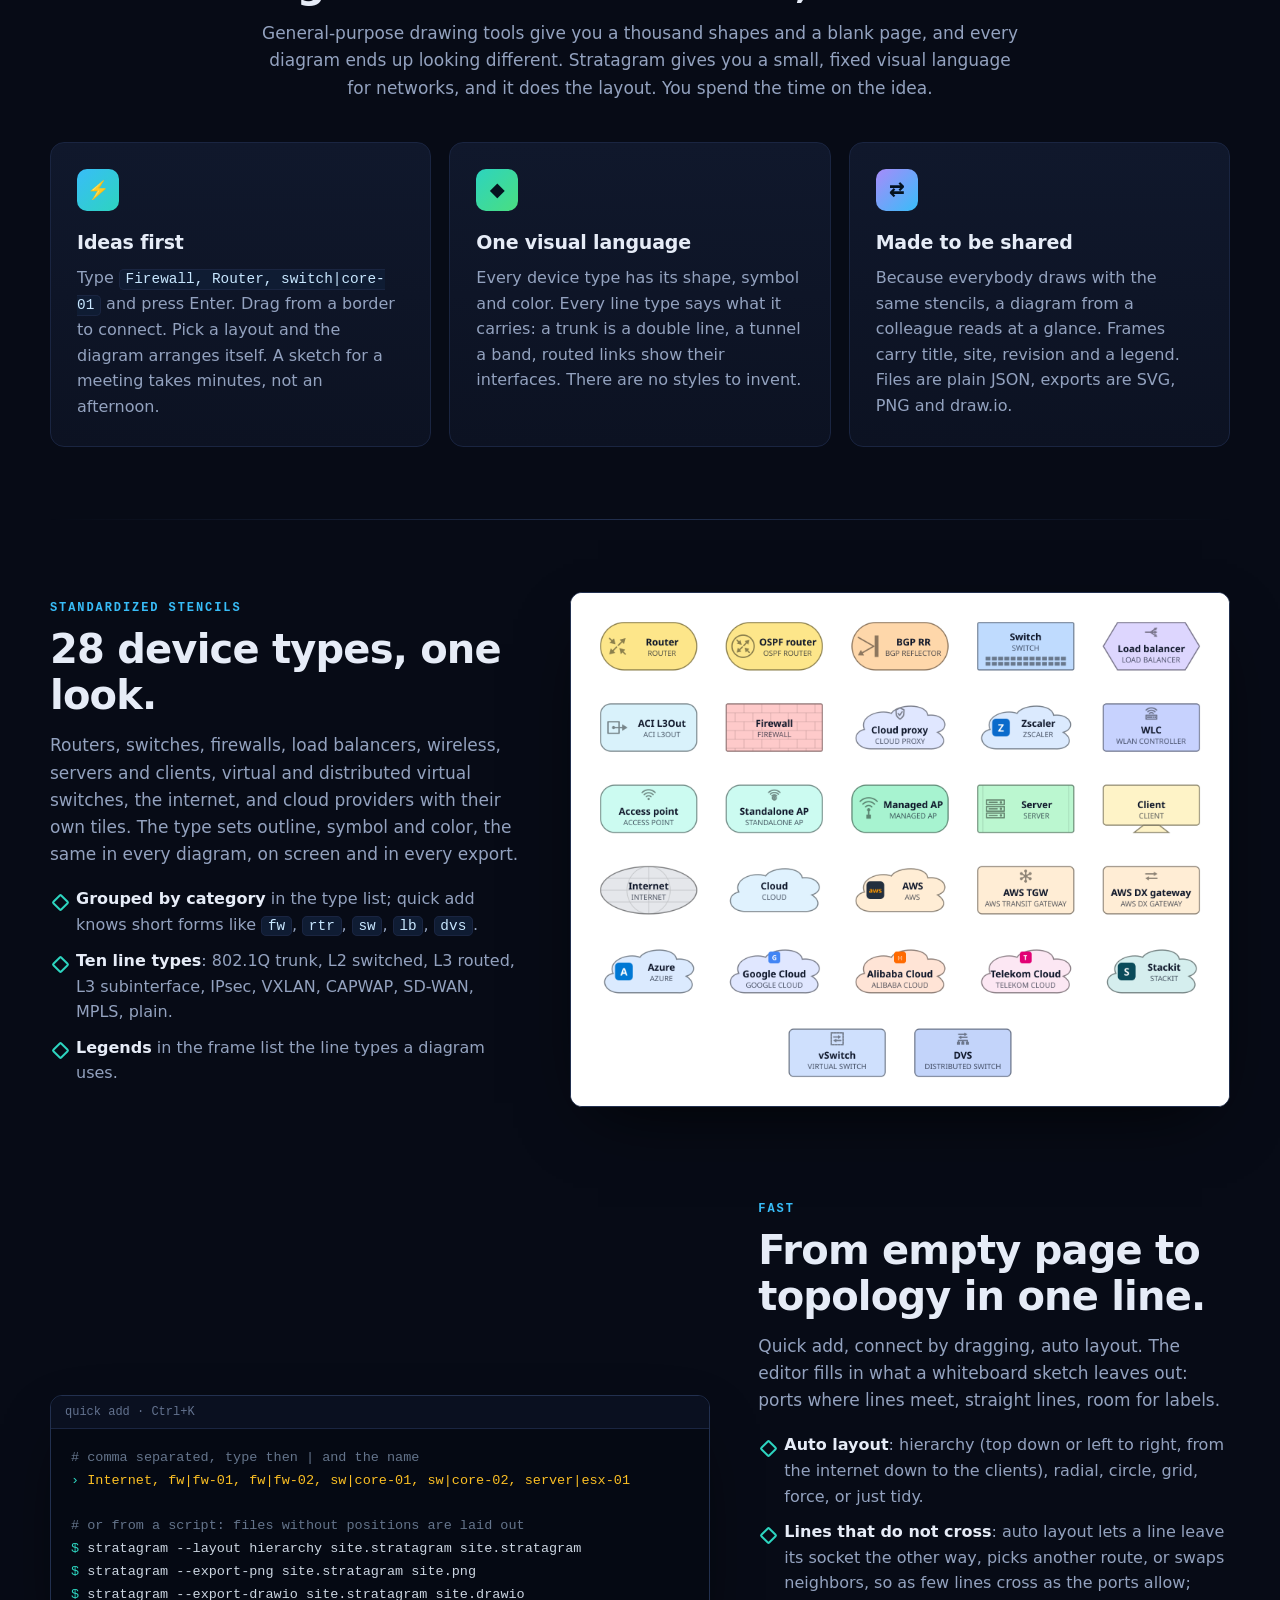
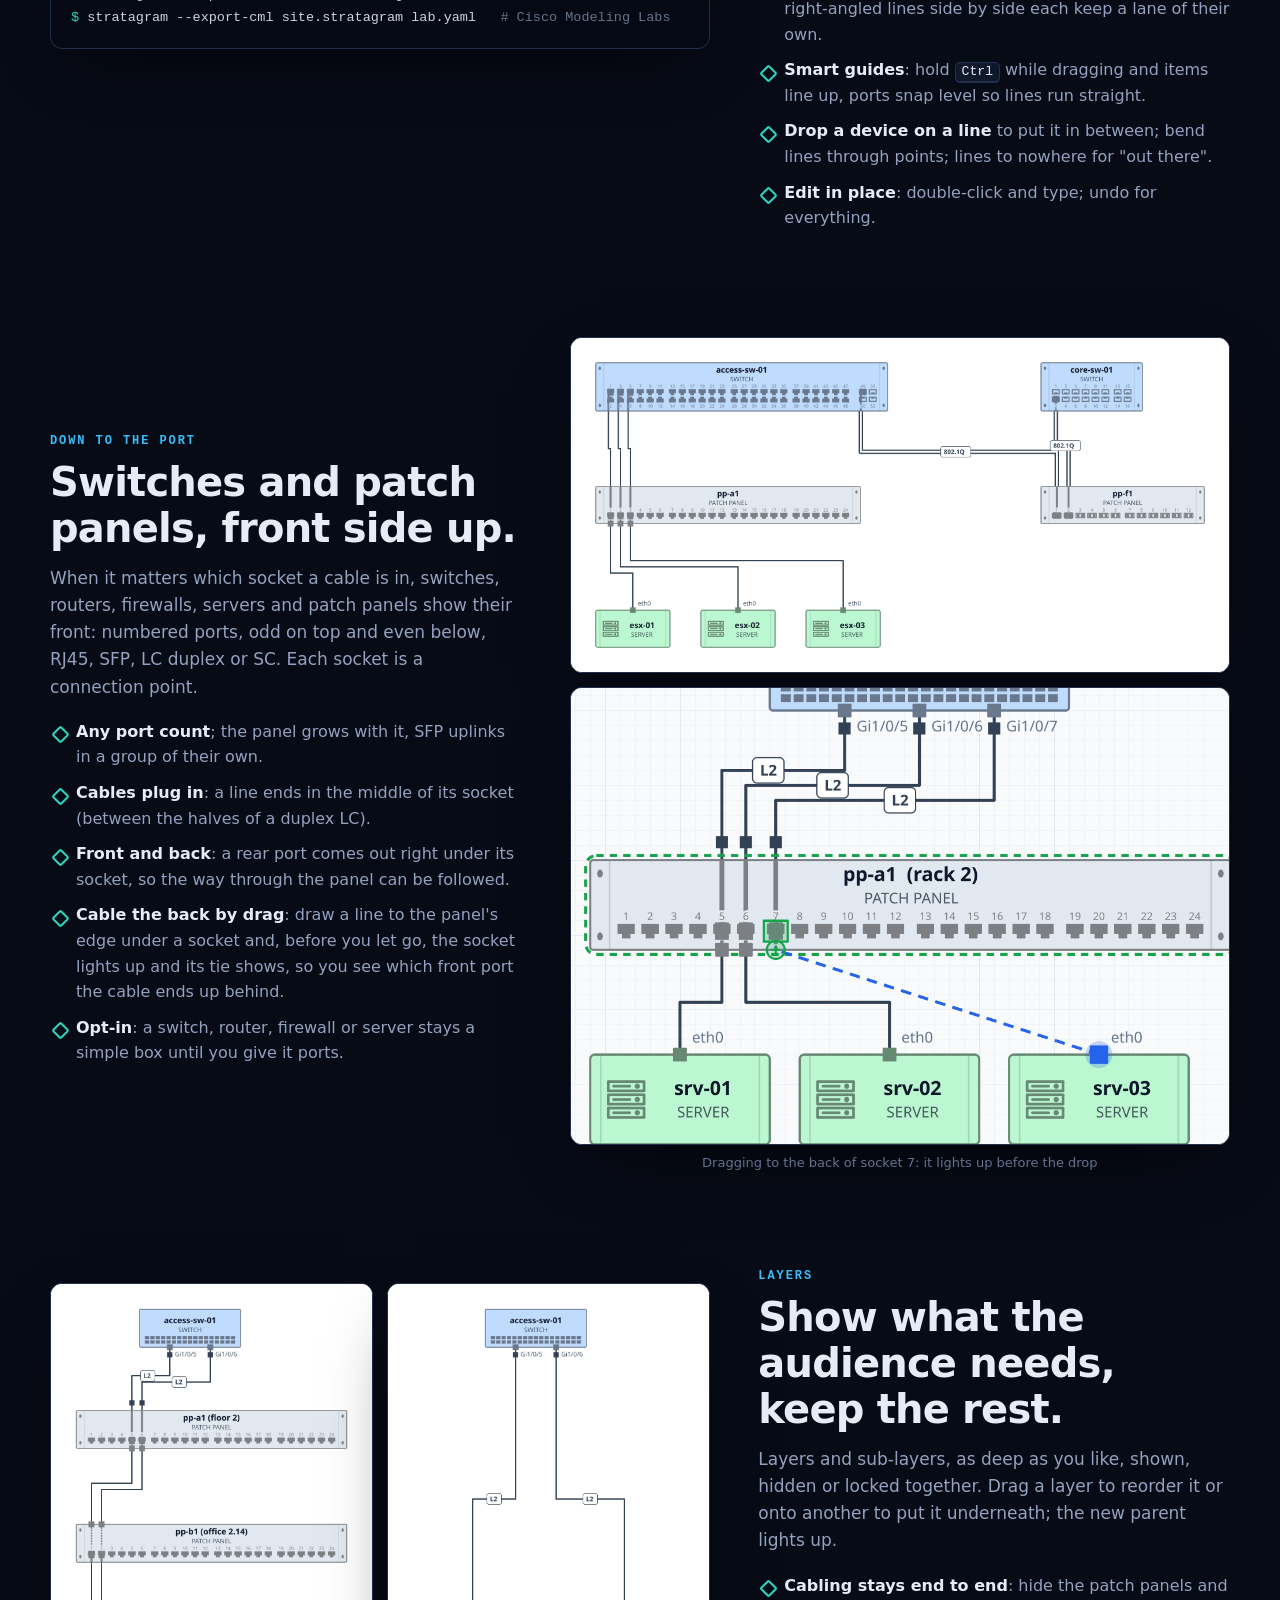
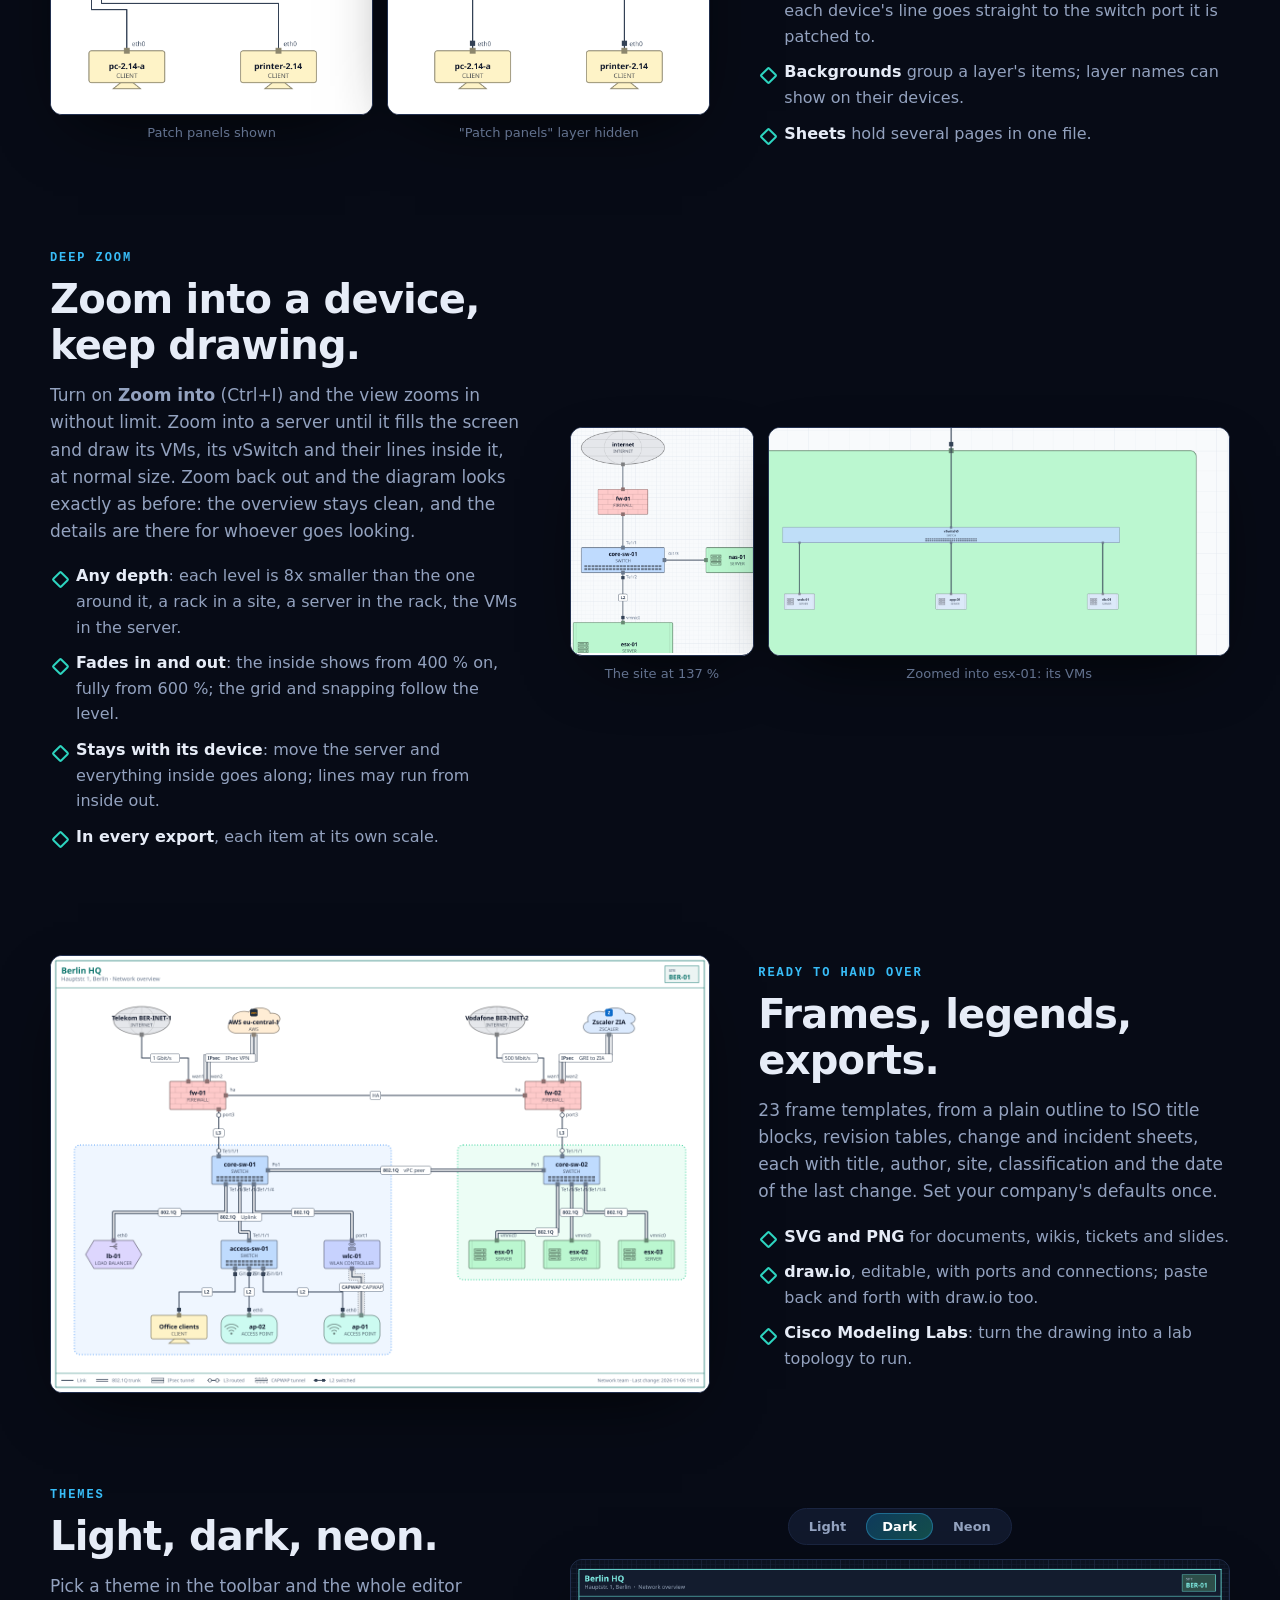
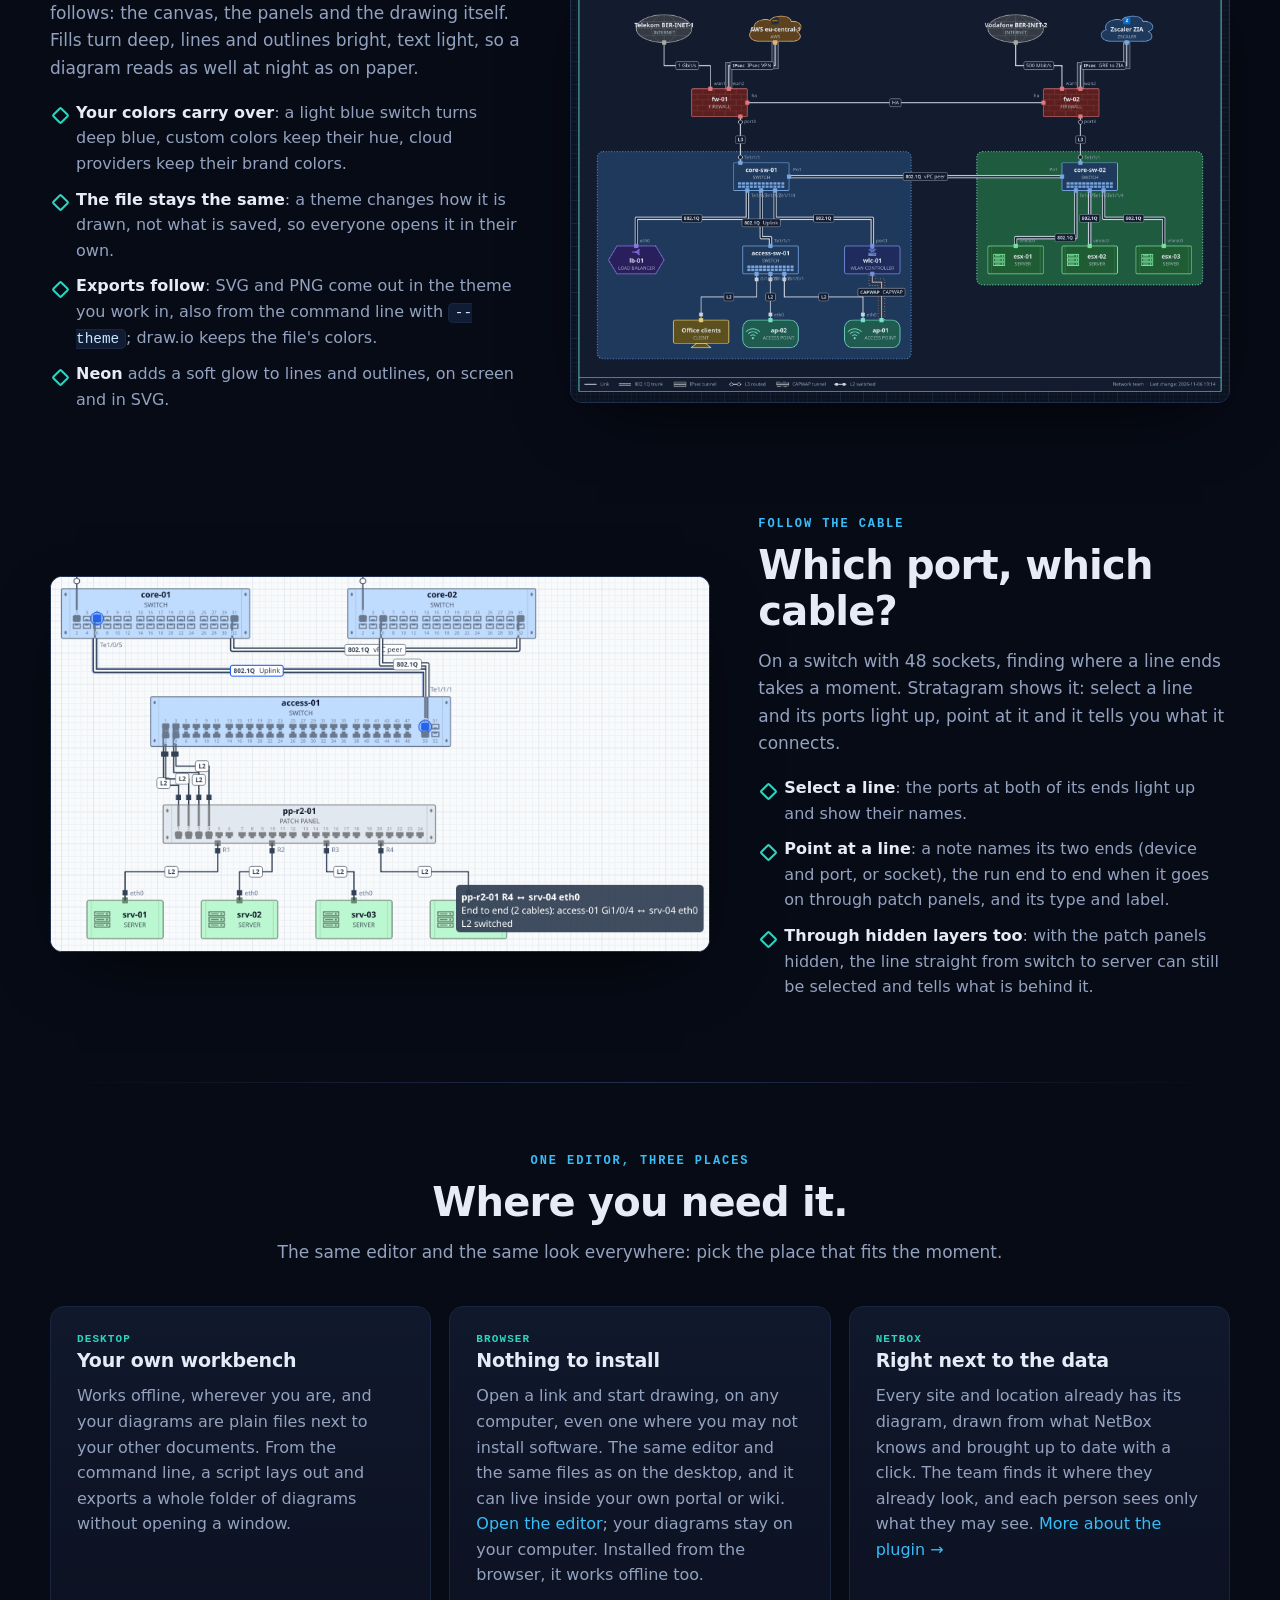
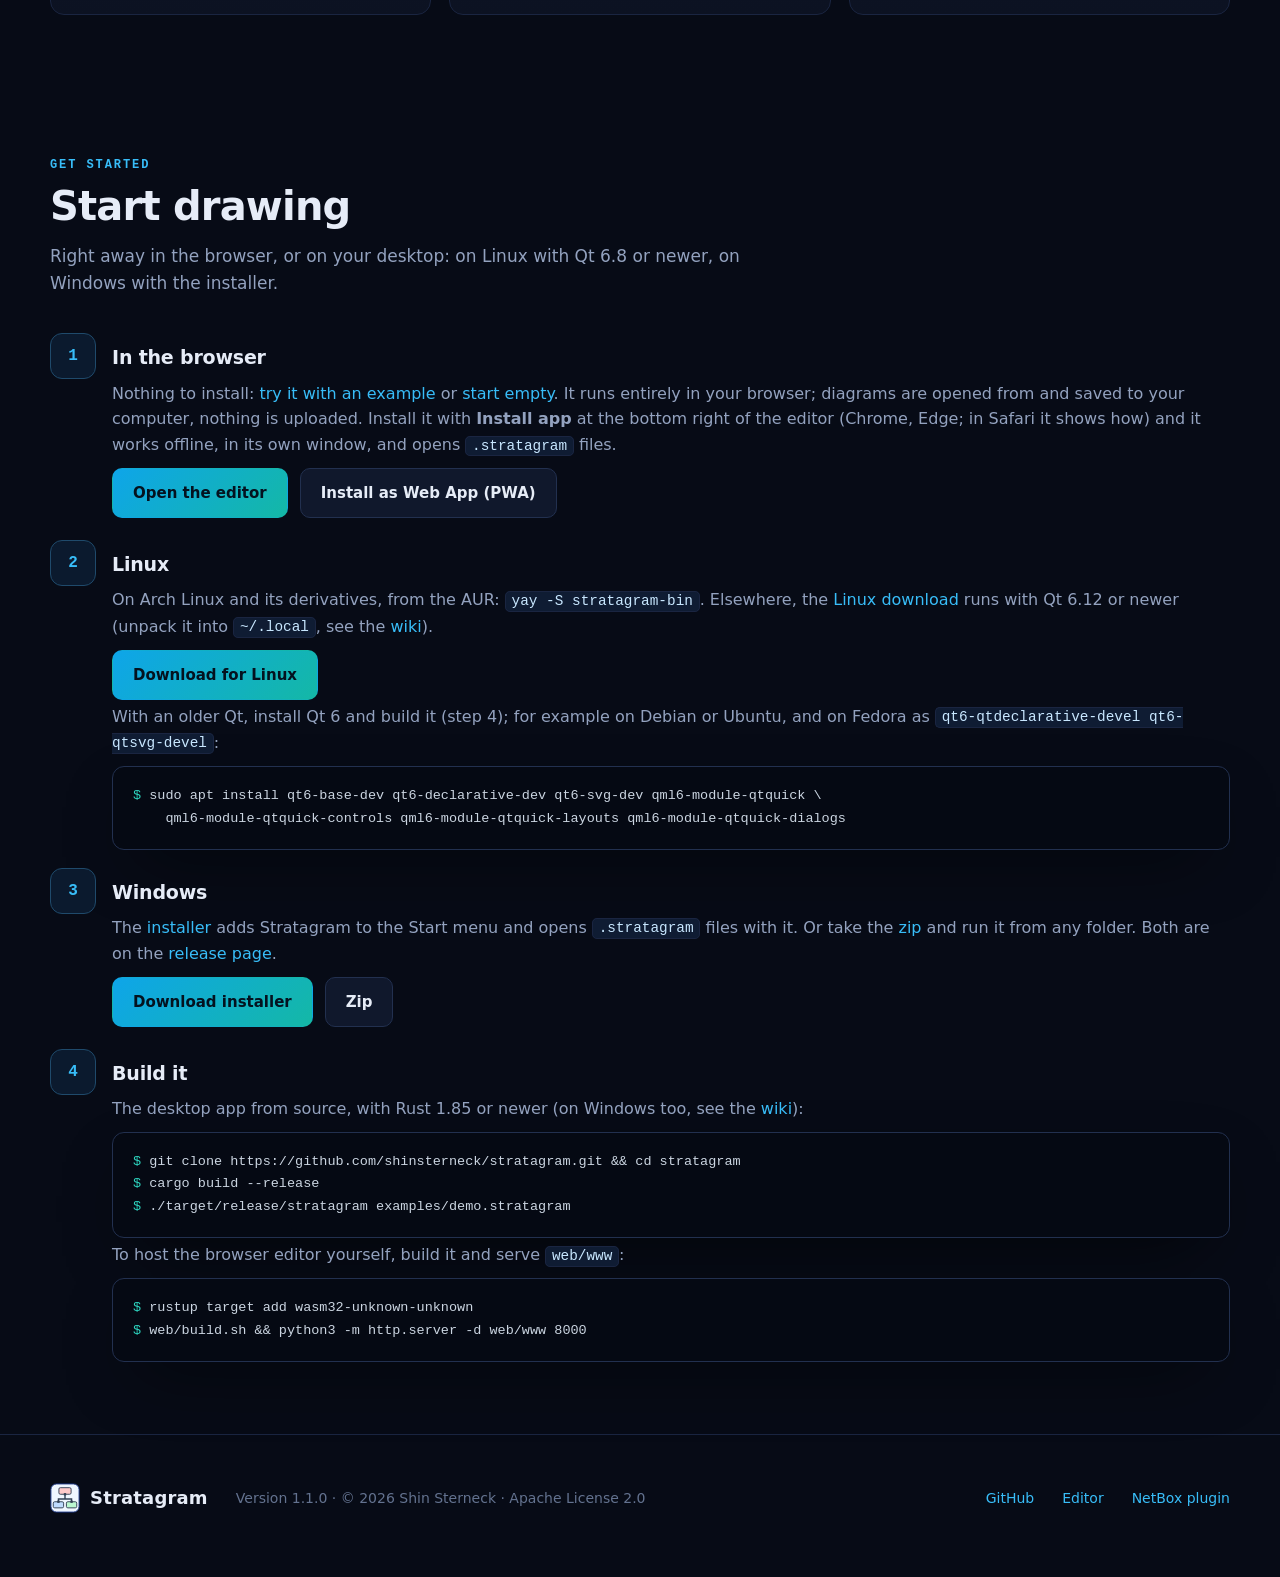
==== commit 2ceada93: "Update downloads and AUR checksums for 1.1.0" ====
--- a/site/index.html
+++ b/site/index.html
@@ -312,18 +312,18 @@
       </div></div>
       <div class="step"><div>
         <h3>Linux</h3>
-        <p>On Arch Linux and its derivatives, from the AUR: <code>yay -S stratagram-bin</code>. Elsewhere, the <a href="https://github.com/shinsterneck/stratagram/releases/latest/download/stratagram-1.0.5-linux-x86_64.tar.gz">Linux download</a> runs with Qt 6.12 or newer (unpack it into <code>~/.local</code>, see the <a href="https://github.com/shinsterneck/stratagram/wiki/Installation#linux">wiki</a>).</p>
-        <div class="cta"><a class="btn primary" href="https://github.com/shinsterneck/stratagram/releases/latest/download/stratagram-1.0.5-linux-x86_64.tar.gz">Download for Linux</a></div>
+        <p>On Arch Linux and its derivatives, from the AUR: <code>yay -S stratagram-bin</code>. Elsewhere, the <a href="https://github.com/shinsterneck/stratagram/releases/latest/download/stratagram-1.1.0-linux-x86_64.tar.gz">Linux download</a> runs with Qt 6.12 or newer (unpack it into <code>~/.local</code>, see the <a href="https://github.com/shinsterneck/stratagram/wiki/Installation#linux">wiki</a>).</p>
+        <div class="cta"><a class="btn primary" href="https://github.com/shinsterneck/stratagram/releases/latest/download/stratagram-1.1.0-linux-x86_64.tar.gz">Download for Linux</a></div>
         <p>With an older Qt, install Qt 6 and build it (step 4); for example on Debian or Ubuntu, and on Fedora as <code>qt6-qtdeclarative-devel qt6-qtsvg-devel</code>:</p>
         <div class="term"><pre><span class="p">$</span> sudo apt install qt6-base-dev qt6-declarative-dev qt6-svg-dev qml6-module-qtquick \
     qml6-module-qtquick-controls qml6-module-qtquick-layouts qml6-module-qtquick-dialogs</pre></div>
       </div></div>
       <div class="step"><div>
         <h3>Windows</h3>
-        <p>The <a href="https://github.com/shinsterneck/stratagram/releases/latest/download/stratagram-1.0.5-windows-x64-setup.exe">installer</a> adds Stratagram to the Start menu and opens <code>.stratagram</code> files with it. Or take the <a href="https://github.com/shinsterneck/stratagram/releases/latest/download/stratagram-1.0.5-windows-x64.zip">zip</a> and run it from any folder. Both are on the <a href="https://github.com/shinsterneck/stratagram/releases/latest">release page</a>.</p>
+        <p>The <a href="https://github.com/shinsterneck/stratagram/releases/latest/download/stratagram-1.1.0-windows-x64-setup.exe">installer</a> adds Stratagram to the Start menu and opens <code>.stratagram</code> files with it. Or take the <a href="https://github.com/shinsterneck/stratagram/releases/latest/download/stratagram-1.1.0-windows-x64.zip">zip</a> and run it from any folder. Both are on the <a href="https://github.com/shinsterneck/stratagram/releases/latest">release page</a>.</p>
         <div class="cta">
-          <a class="btn primary" href="https://github.com/shinsterneck/stratagram/releases/latest/download/stratagram-1.0.5-windows-x64-setup.exe">Download installer</a>
-          <a class="btn" href="https://github.com/shinsterneck/stratagram/releases/latest/download/stratagram-1.0.5-windows-x64.zip">Zip</a>
+          <a class="btn primary" href="https://github.com/shinsterneck/stratagram/releases/latest/download/stratagram-1.1.0-windows-x64-setup.exe">Download installer</a>
+          <a class="btn" href="https://github.com/shinsterneck/stratagram/releases/latest/download/stratagram-1.1.0-windows-x64.zip">Zip</a>
         </div>
       </div></div>
       <div class="step"><div>
@@ -465,7 +465,7 @@
 <footer>
   <div class="wrap">
     <a class="brand" href="#"><img src="logo.svg" alt=""><span>Stratagram</span></a>
-    <span class="grow">Version 1.0.5 · © 2026 Shin Sterneck · Apache License 2.0</span>
+    <span class="grow">Version 1.1.0 · © 2026 Shin Sterneck · Apache License 2.0</span>
     <a href="https://github.com/shinsterneck/stratagram">GitHub</a>
     <a href="#app" data-page="app">Editor</a>
     <a href="#netbox" data-page="netbox">NetBox plugin</a>
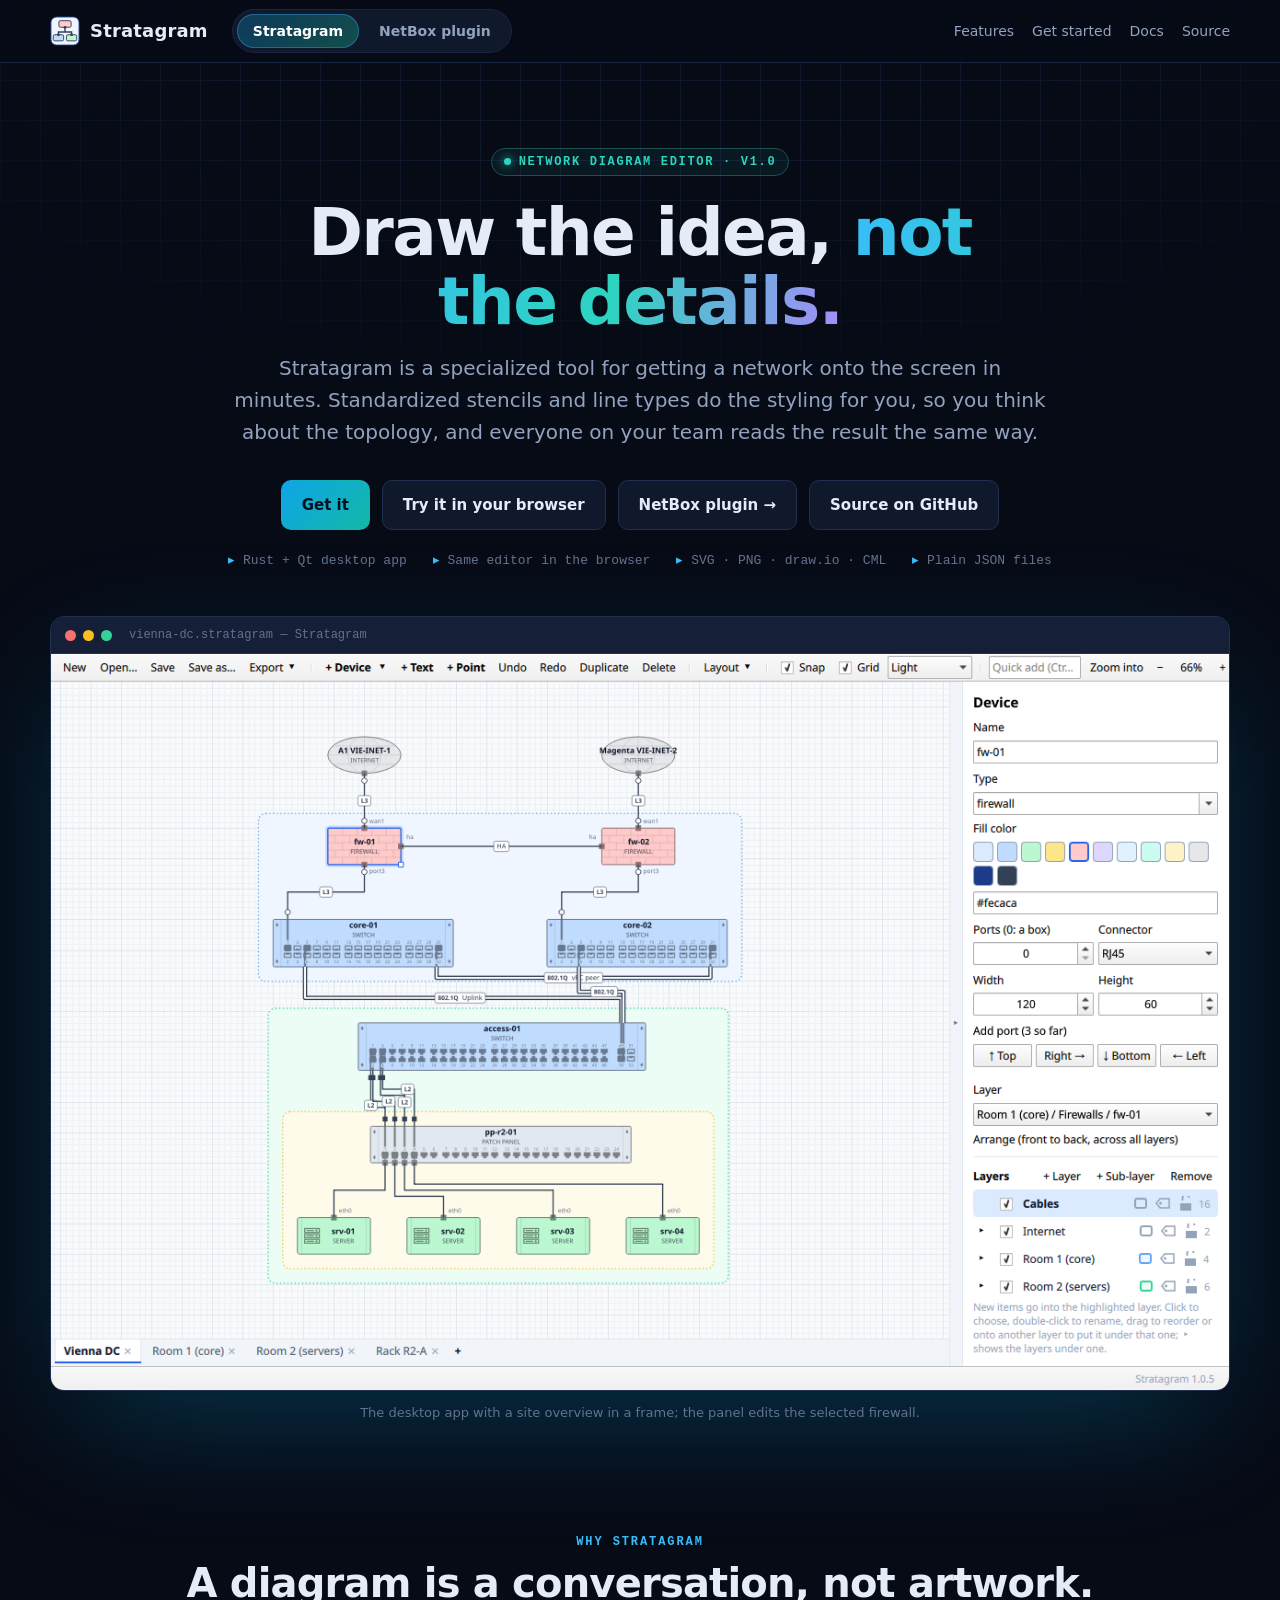
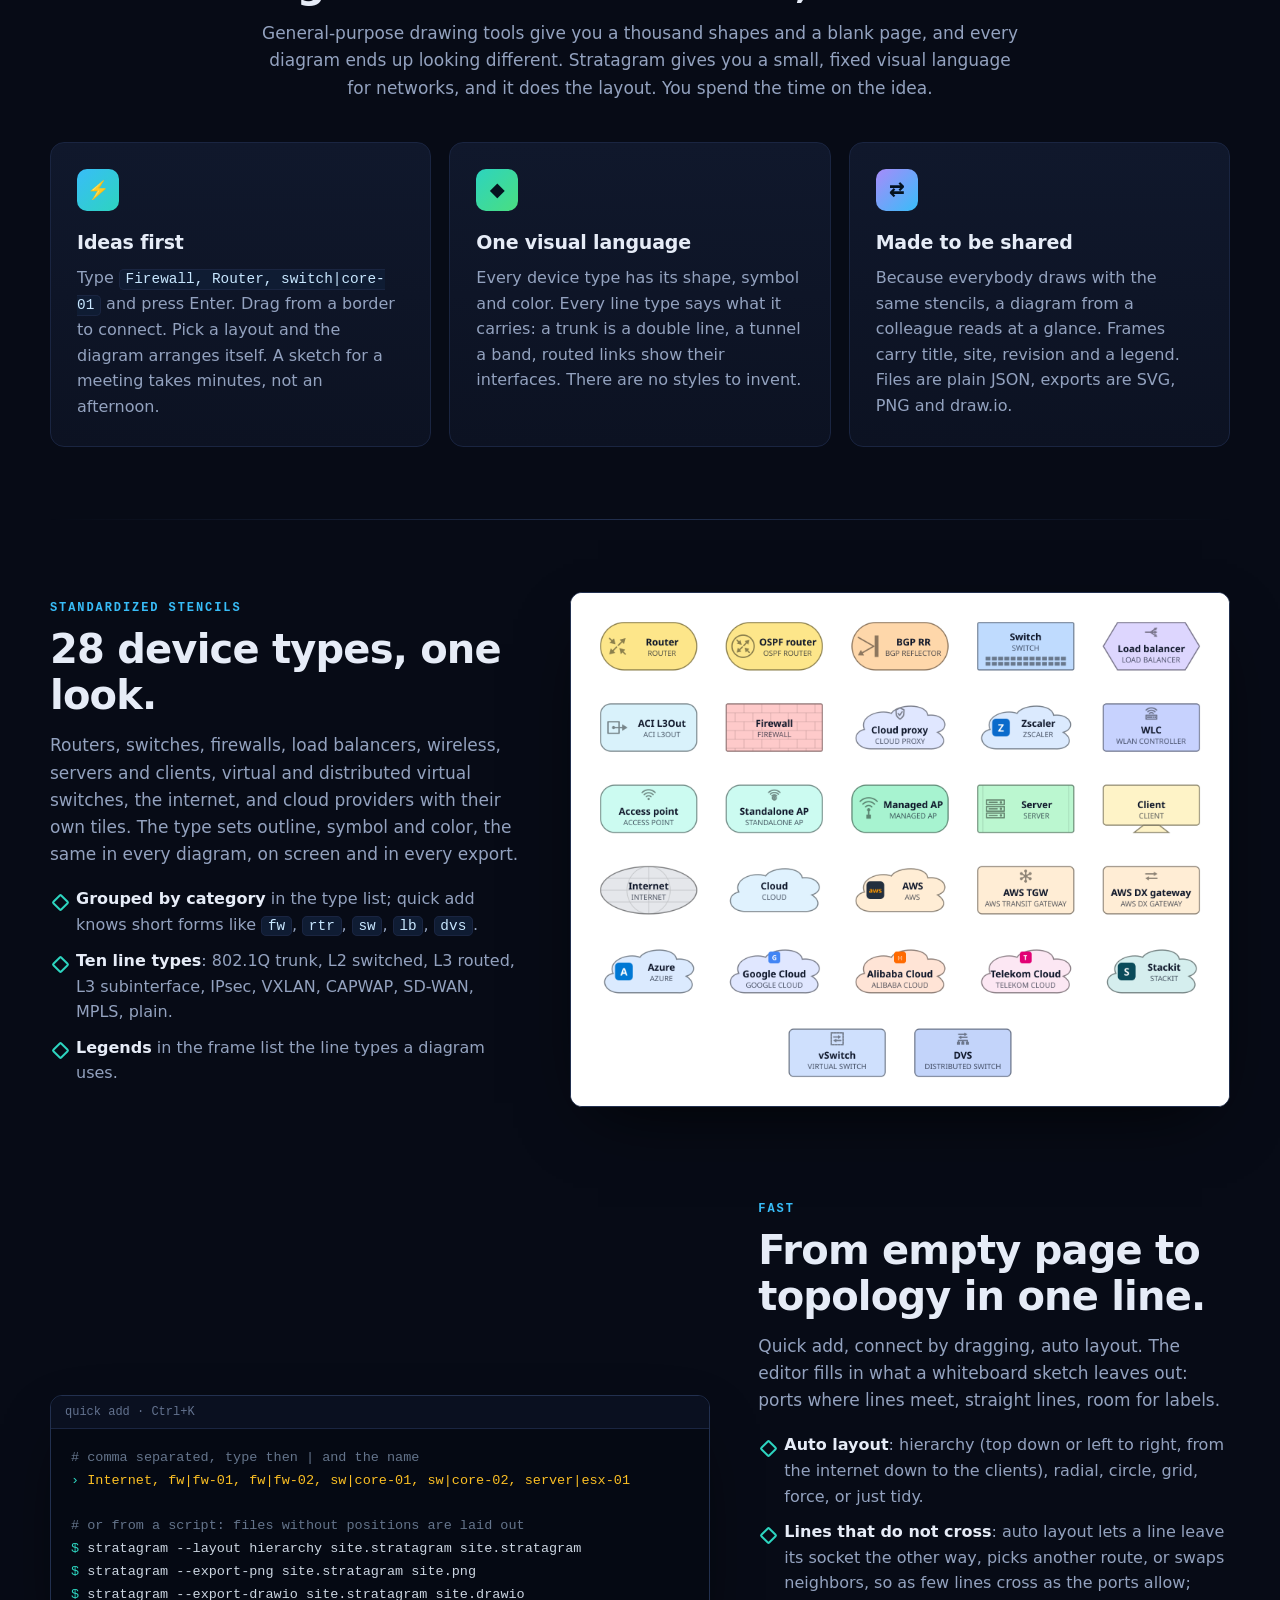
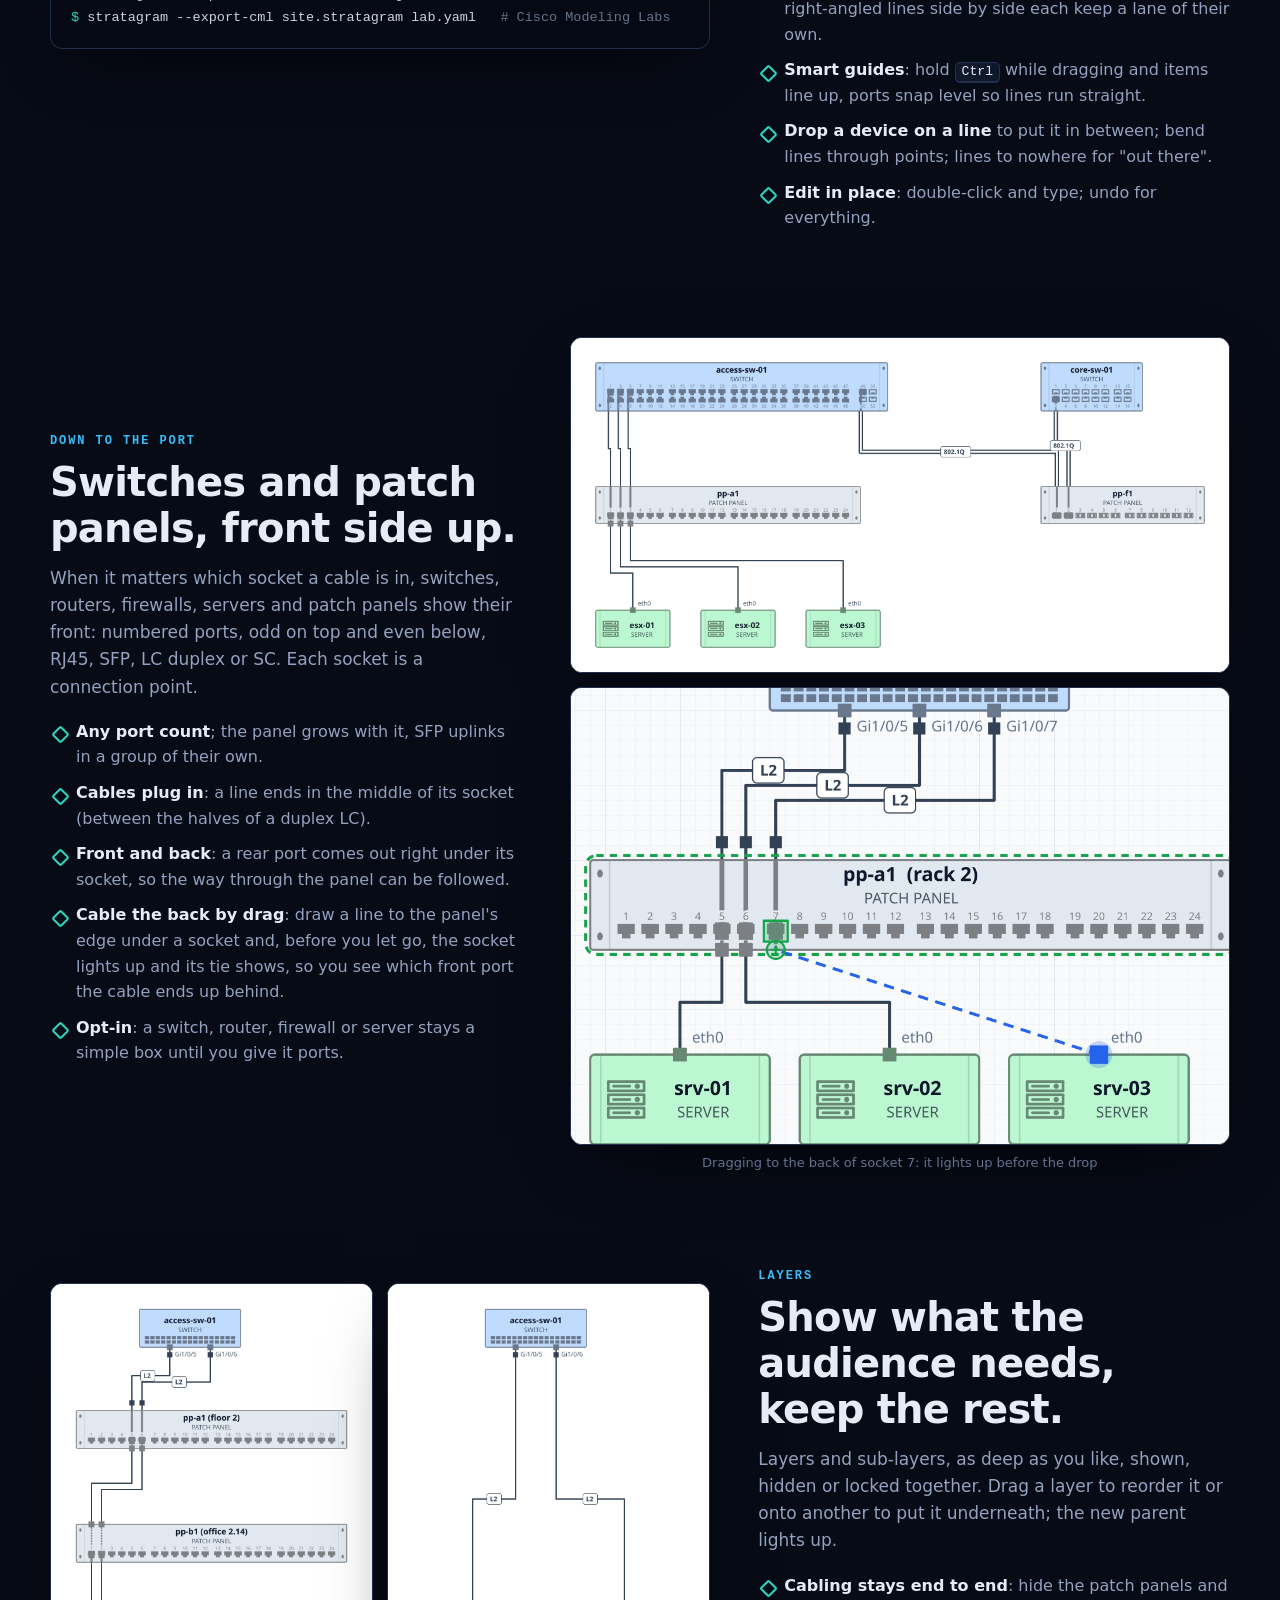
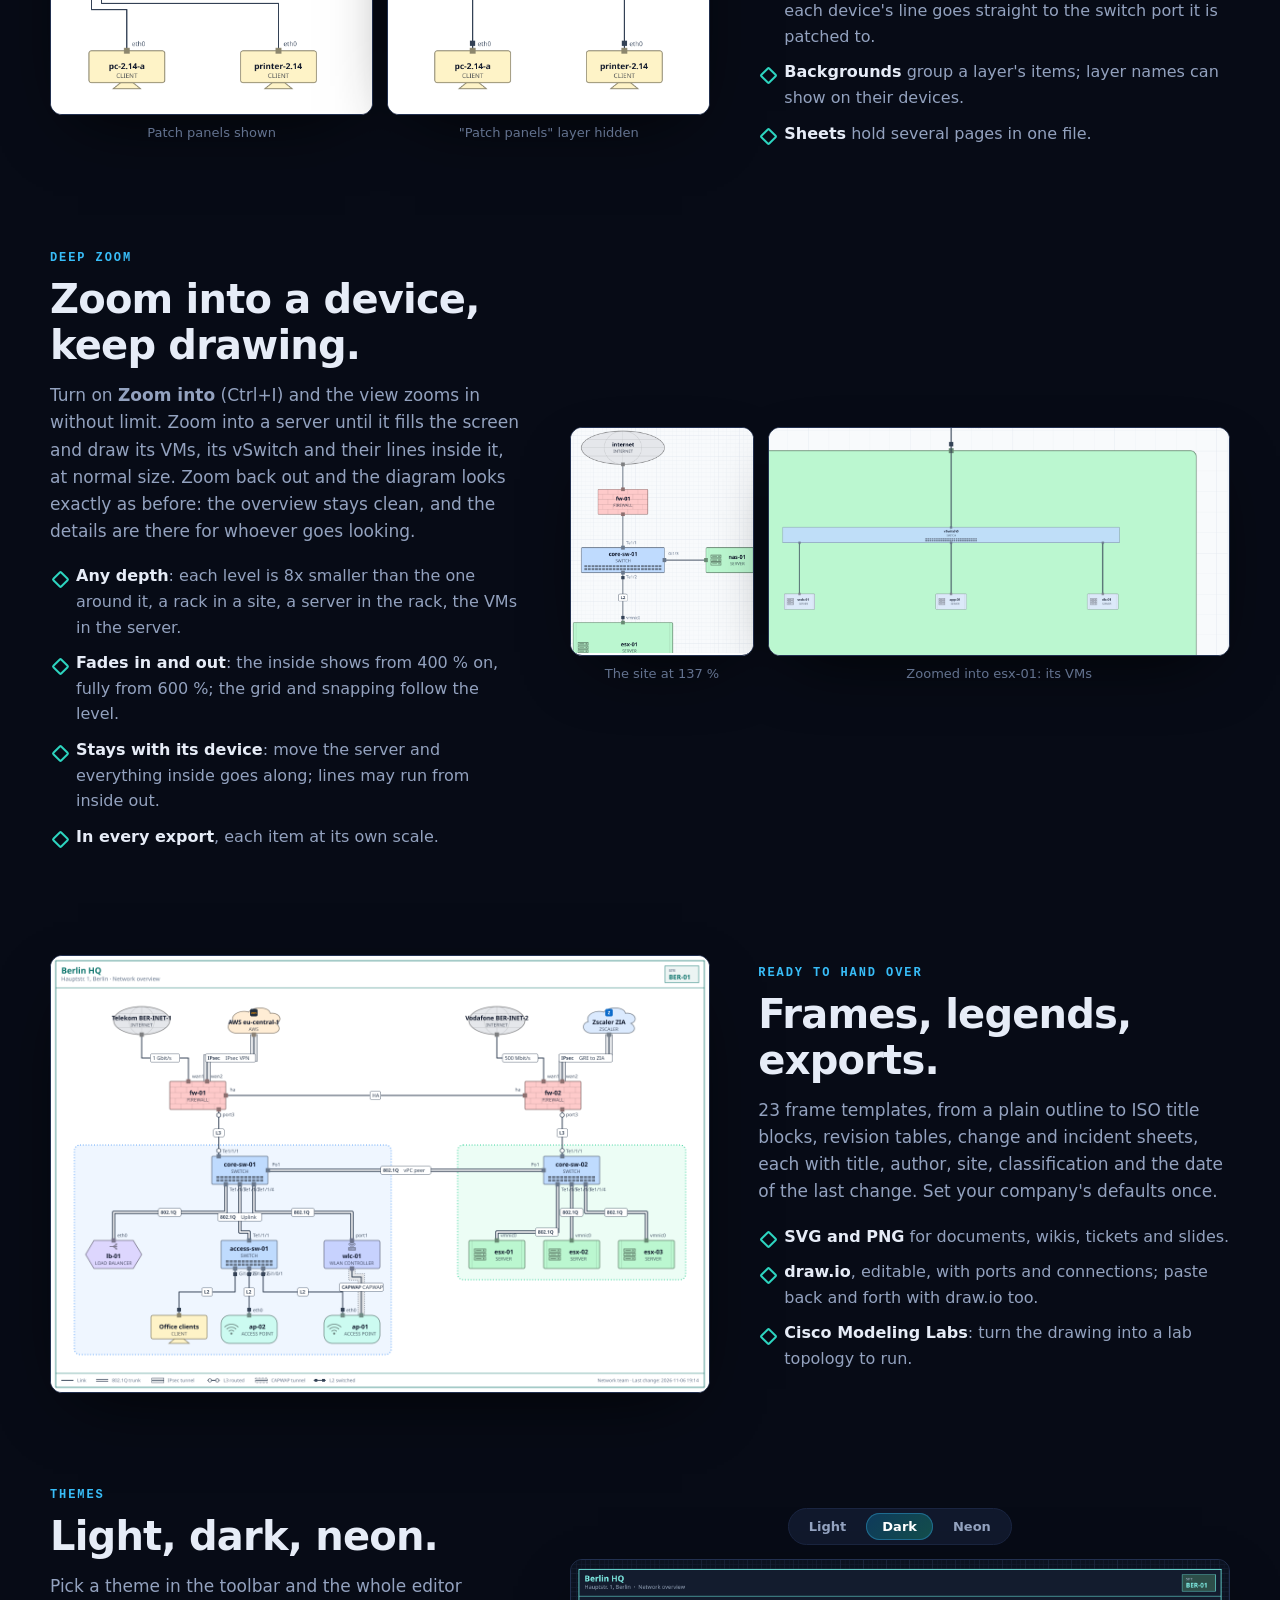
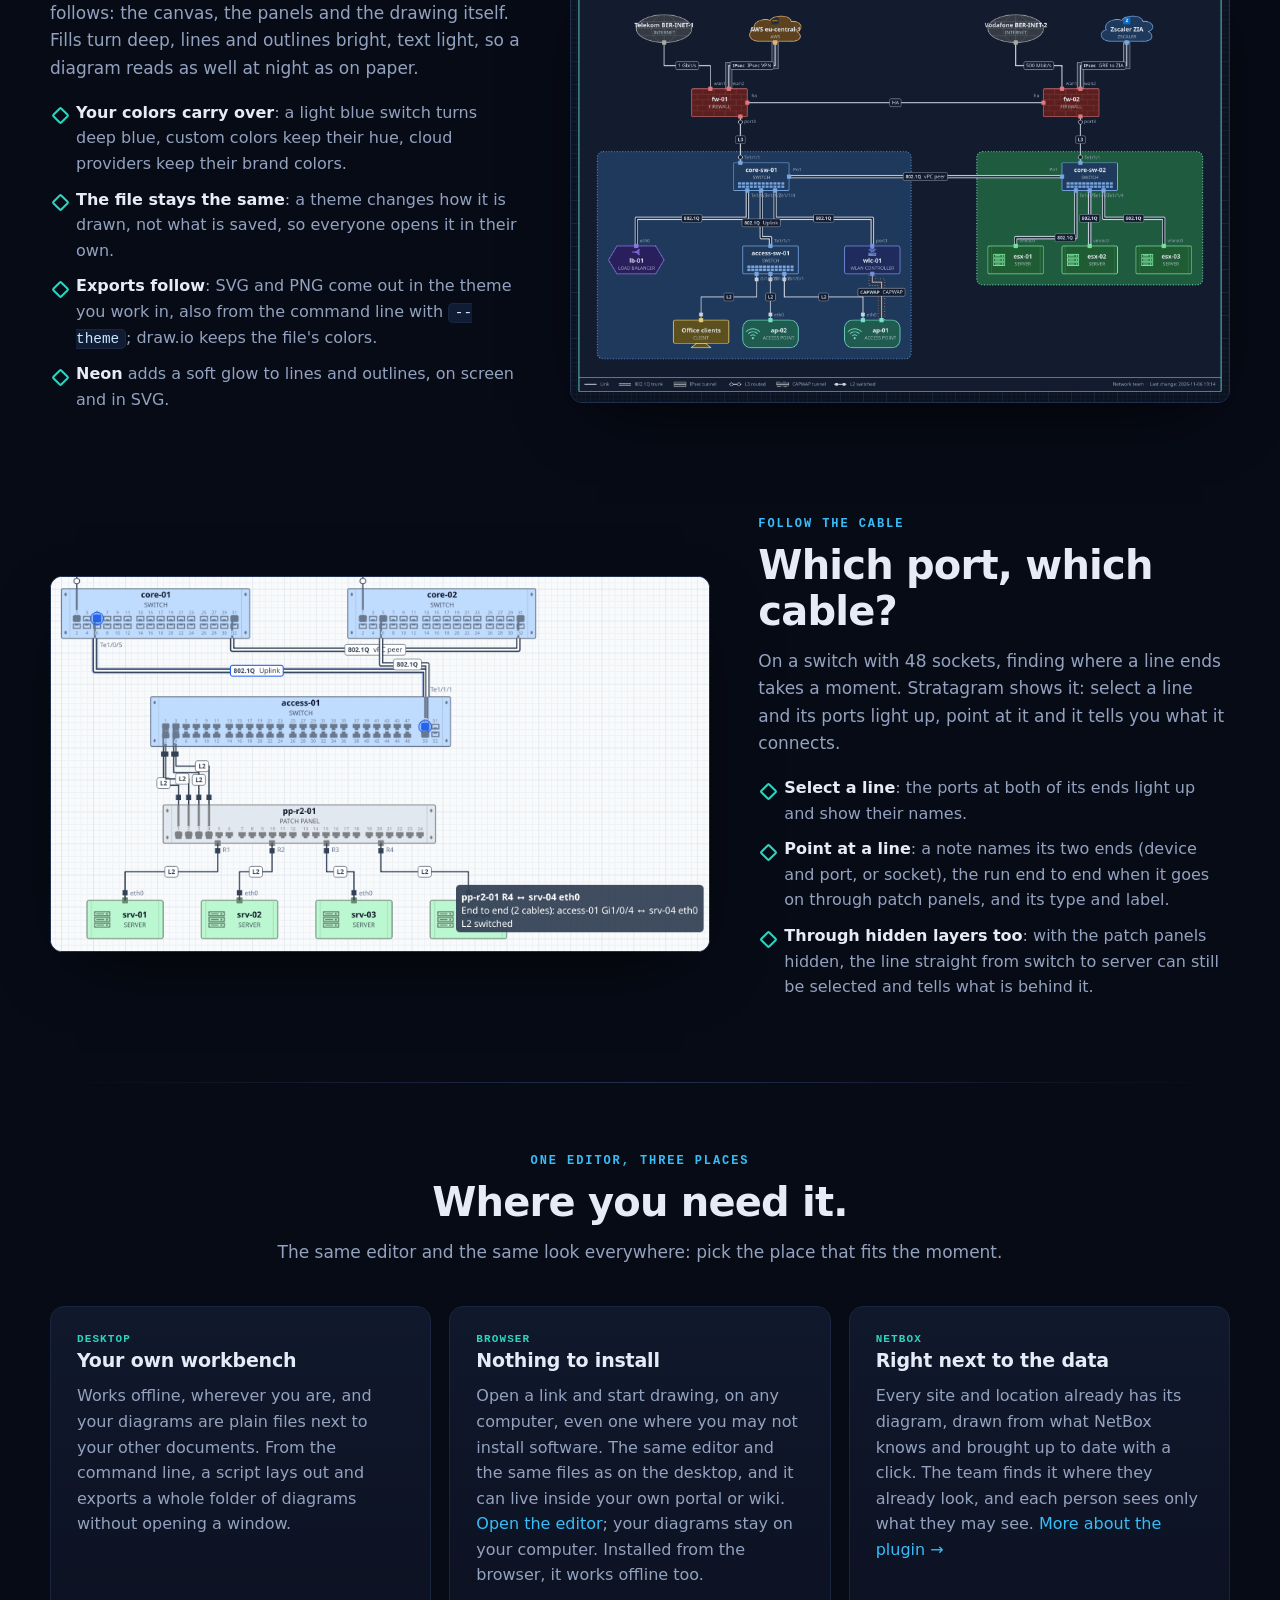
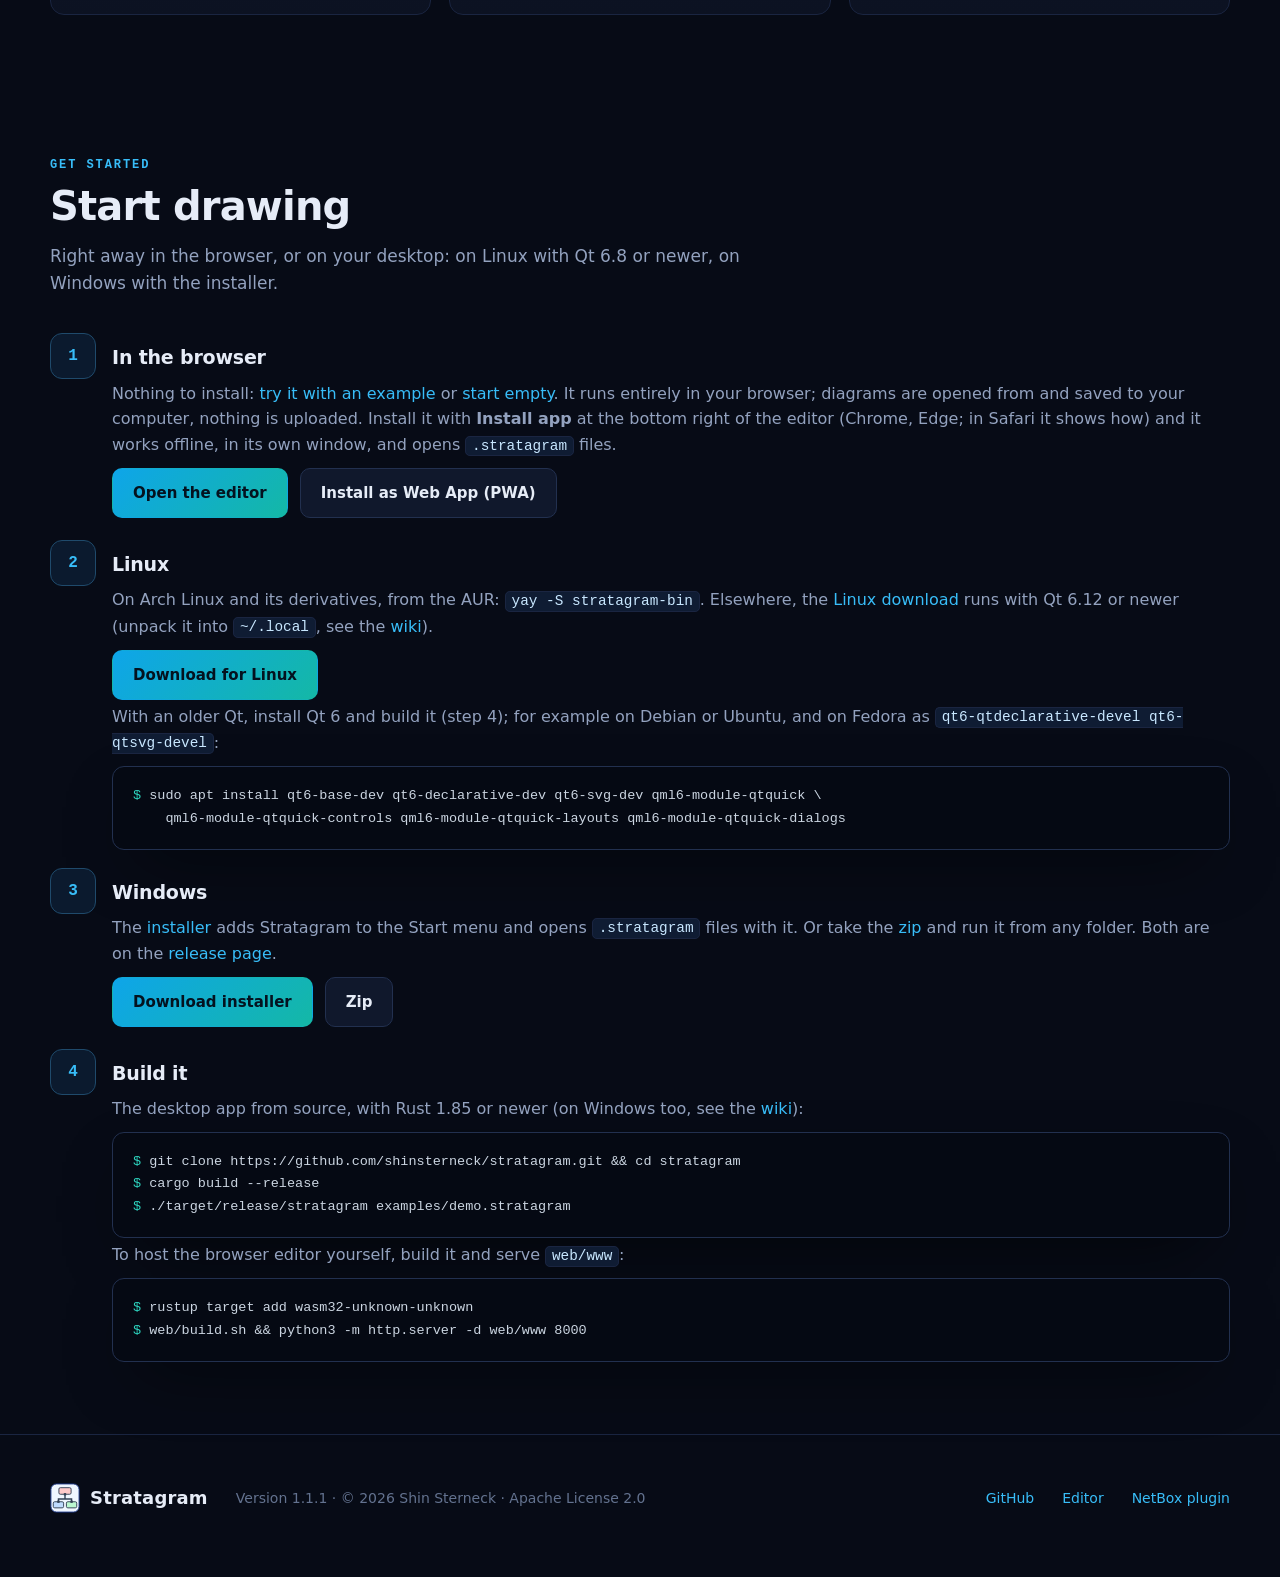
==== commit d2555edc: "Update downloads and AUR checksums for 1.1.1" ====
--- a/site/index.html
+++ b/site/index.html
@@ -312,18 +312,18 @@
       </div></div>
       <div class="step"><div>
         <h3>Linux</h3>
-        <p>On Arch Linux and its derivatives, from the AUR: <code>yay -S stratagram-bin</code>. Elsewhere, the <a href="https://github.com/shinsterneck/stratagram/releases/latest/download/stratagram-1.1.0-linux-x86_64.tar.gz">Linux download</a> runs with Qt 6.12 or newer (unpack it into <code>~/.local</code>, see the <a href="https://github.com/shinsterneck/stratagram/wiki/Installation#linux">wiki</a>).</p>
-        <div class="cta"><a class="btn primary" href="https://github.com/shinsterneck/stratagram/releases/latest/download/stratagram-1.1.0-linux-x86_64.tar.gz">Download for Linux</a></div>
+        <p>On Arch Linux and its derivatives, from the AUR: <code>yay -S stratagram-bin</code>. Elsewhere, the <a href="https://github.com/shinsterneck/stratagram/releases/latest/download/stratagram-1.1.1-linux-x86_64.tar.gz">Linux download</a> runs with Qt 6.12 or newer (unpack it into <code>~/.local</code>, see the <a href="https://github.com/shinsterneck/stratagram/wiki/Installation#linux">wiki</a>).</p>
+        <div class="cta"><a class="btn primary" href="https://github.com/shinsterneck/stratagram/releases/latest/download/stratagram-1.1.1-linux-x86_64.tar.gz">Download for Linux</a></div>
         <p>With an older Qt, install Qt 6 and build it (step 4); for example on Debian or Ubuntu, and on Fedora as <code>qt6-qtdeclarative-devel qt6-qtsvg-devel</code>:</p>
         <div class="term"><pre><span class="p">$</span> sudo apt install qt6-base-dev qt6-declarative-dev qt6-svg-dev qml6-module-qtquick \
     qml6-module-qtquick-controls qml6-module-qtquick-layouts qml6-module-qtquick-dialogs</pre></div>
       </div></div>
       <div class="step"><div>
         <h3>Windows</h3>
-        <p>The <a href="https://github.com/shinsterneck/stratagram/releases/latest/download/stratagram-1.1.0-windows-x64-setup.exe">installer</a> adds Stratagram to the Start menu and opens <code>.stratagram</code> files with it. Or take the <a href="https://github.com/shinsterneck/stratagram/releases/latest/download/stratagram-1.1.0-windows-x64.zip">zip</a> and run it from any folder. Both are on the <a href="https://github.com/shinsterneck/stratagram/releases/latest">release page</a>.</p>
+        <p>The <a href="https://github.com/shinsterneck/stratagram/releases/latest/download/stratagram-1.1.1-windows-x64-setup.exe">installer</a> adds Stratagram to the Start menu and opens <code>.stratagram</code> files with it. Or take the <a href="https://github.com/shinsterneck/stratagram/releases/latest/download/stratagram-1.1.1-windows-x64.zip">zip</a> and run it from any folder. Both are on the <a href="https://github.com/shinsterneck/stratagram/releases/latest">release page</a>.</p>
         <div class="cta">
-          <a class="btn primary" href="https://github.com/shinsterneck/stratagram/releases/latest/download/stratagram-1.1.0-windows-x64-setup.exe">Download installer</a>
-          <a class="btn" href="https://github.com/shinsterneck/stratagram/releases/latest/download/stratagram-1.1.0-windows-x64.zip">Zip</a>
+          <a class="btn primary" href="https://github.com/shinsterneck/stratagram/releases/latest/download/stratagram-1.1.1-windows-x64-setup.exe">Download installer</a>
+          <a class="btn" href="https://github.com/shinsterneck/stratagram/releases/latest/download/stratagram-1.1.1-windows-x64.zip">Zip</a>
         </div>
       </div></div>
       <div class="step"><div>
@@ -465,7 +465,7 @@
 <footer>
   <div class="wrap">
     <a class="brand" href="#"><img src="logo.svg" alt=""><span>Stratagram</span></a>
-    <span class="grow">Version 1.1.0 · © 2026 Shin Sterneck · Apache License 2.0</span>
+    <span class="grow">Version 1.1.1 · © 2026 Shin Sterneck · Apache License 2.0</span>
     <a href="https://github.com/shinsterneck/stratagram">GitHub</a>
     <a href="#app" data-page="app">Editor</a>
     <a href="#netbox" data-page="netbox">NetBox plugin</a>
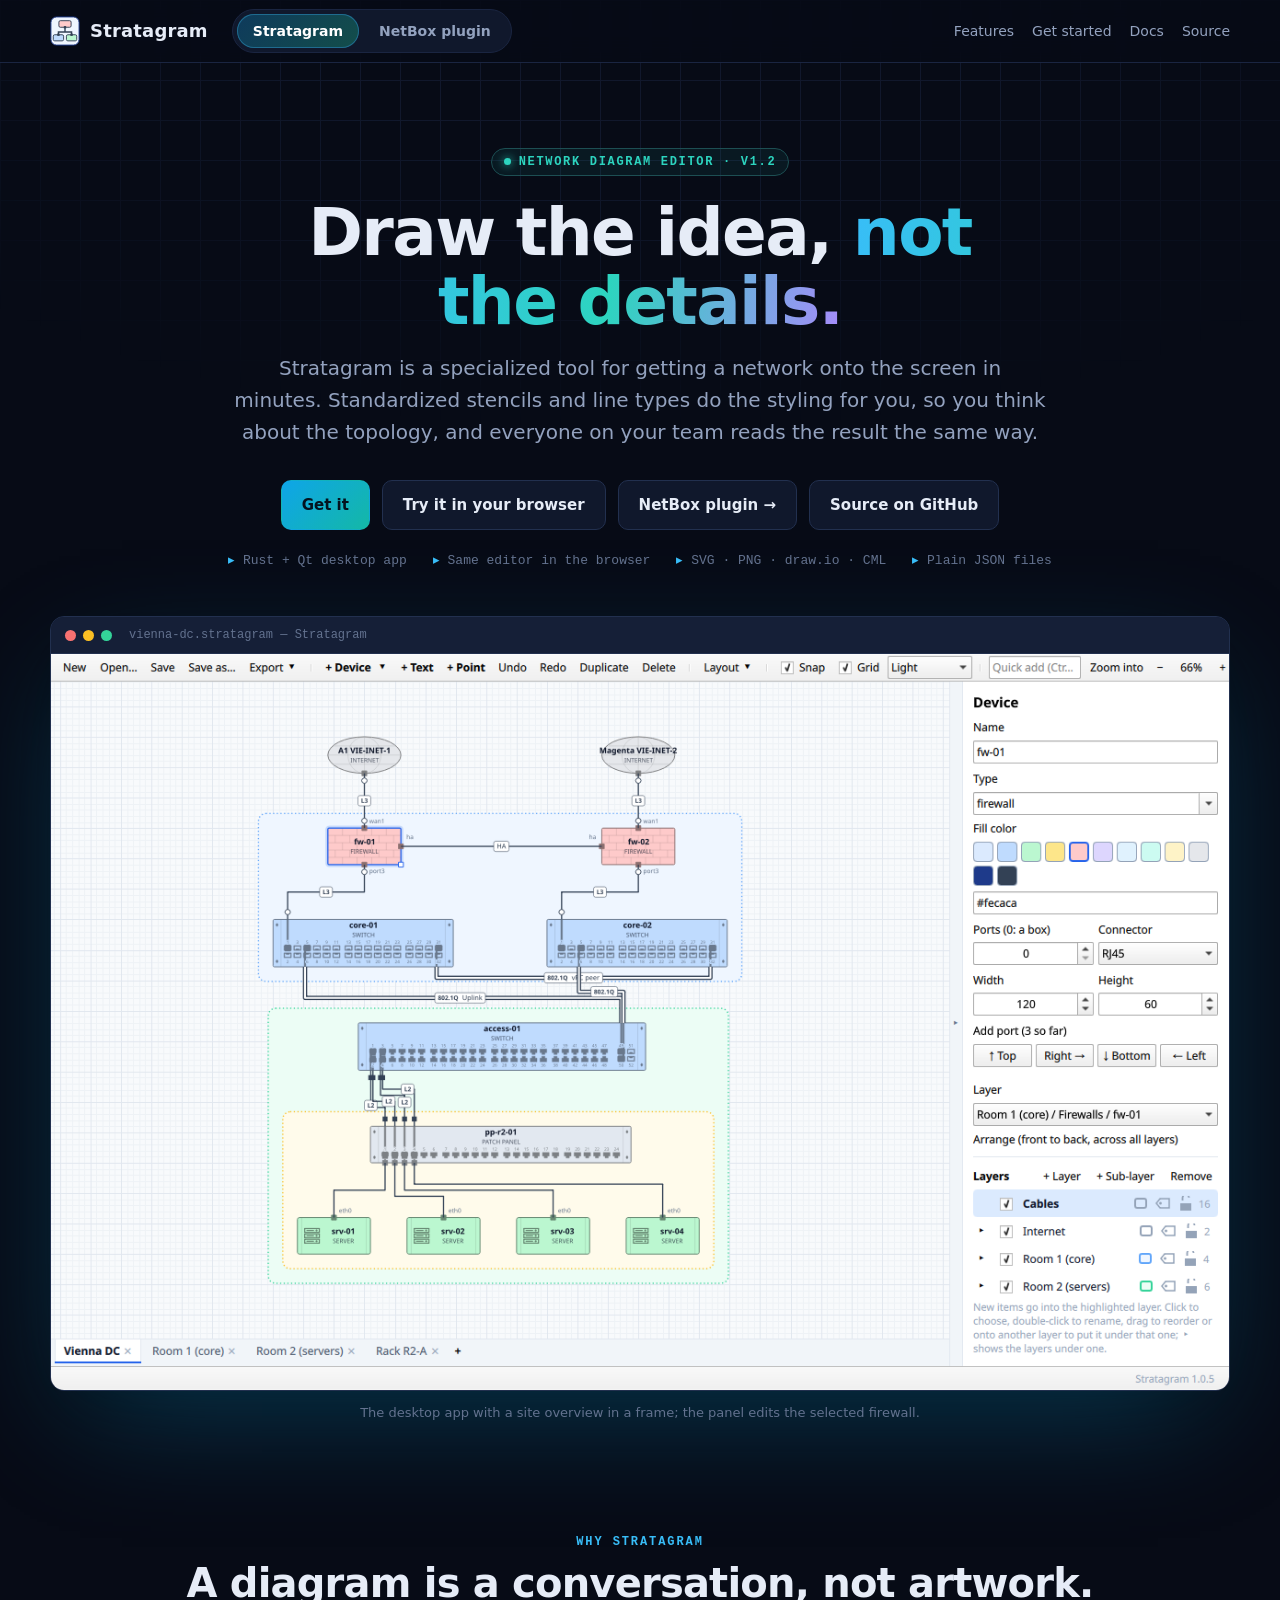
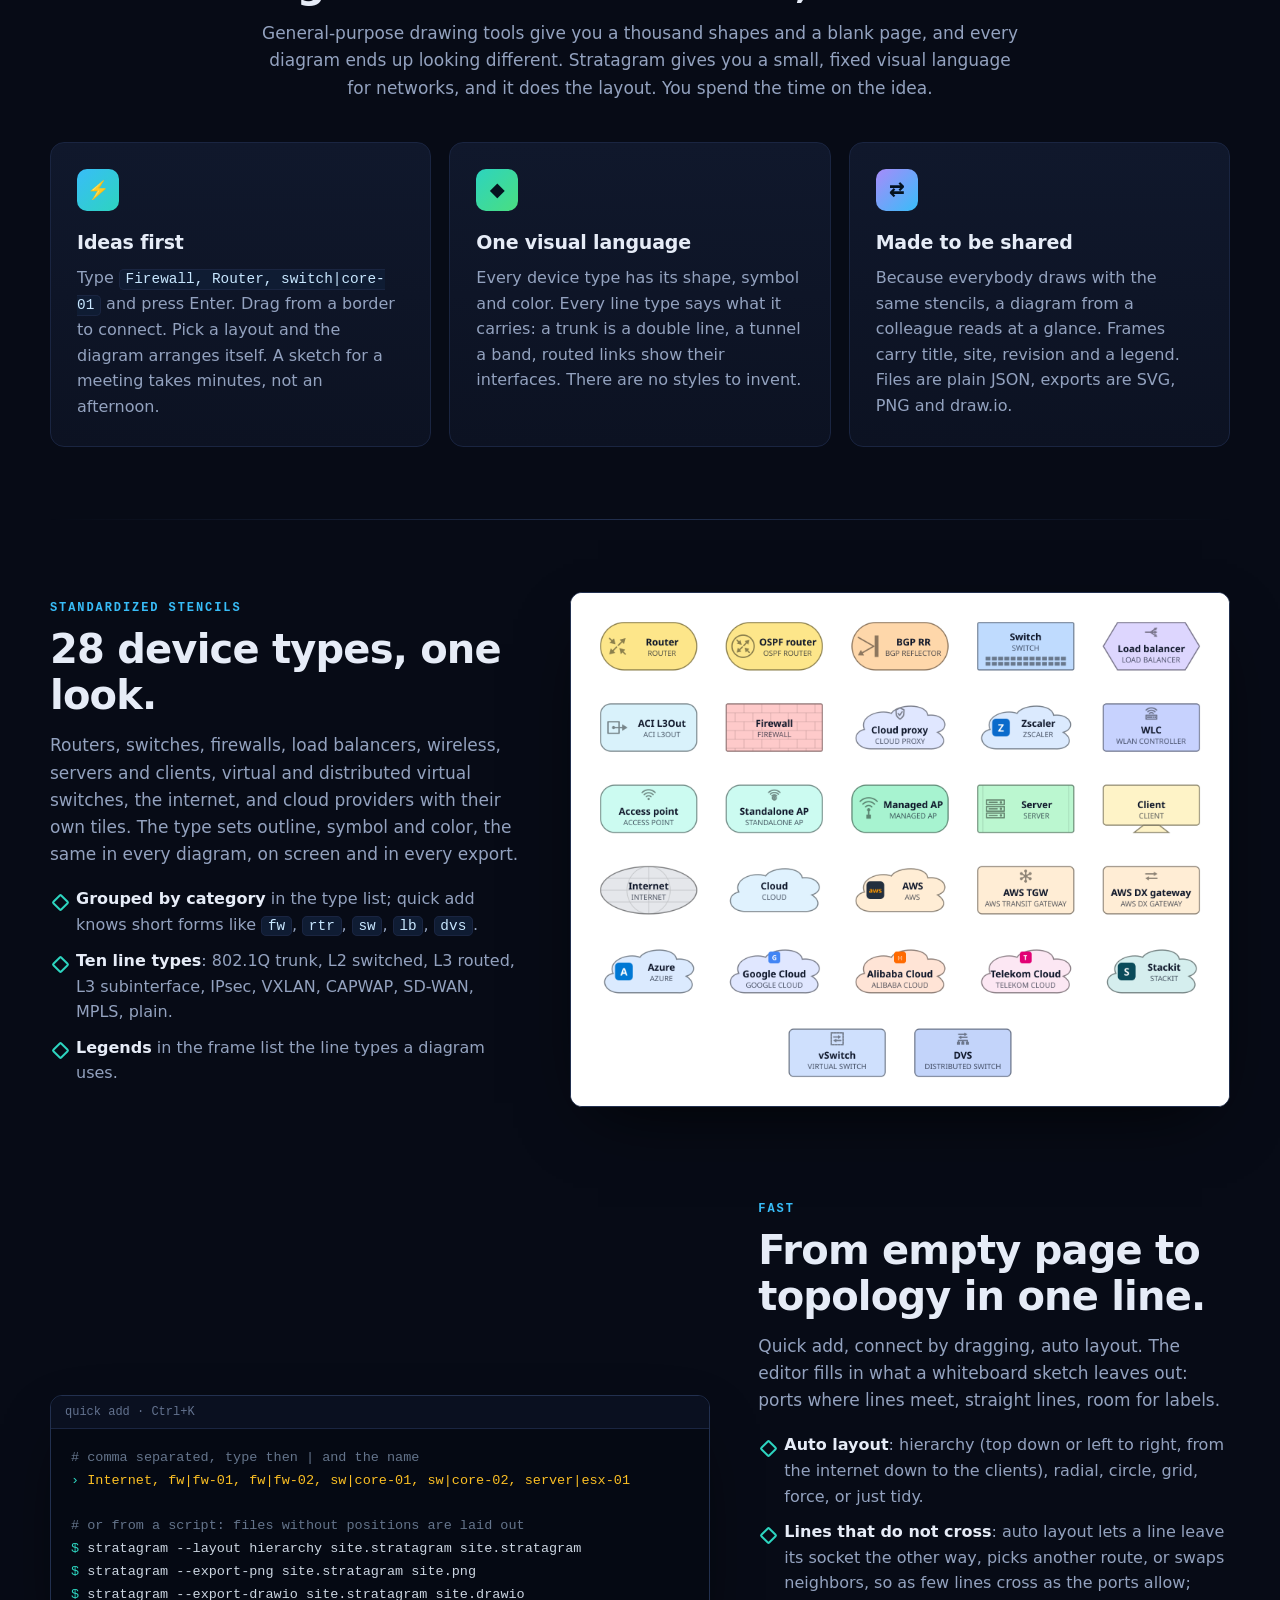
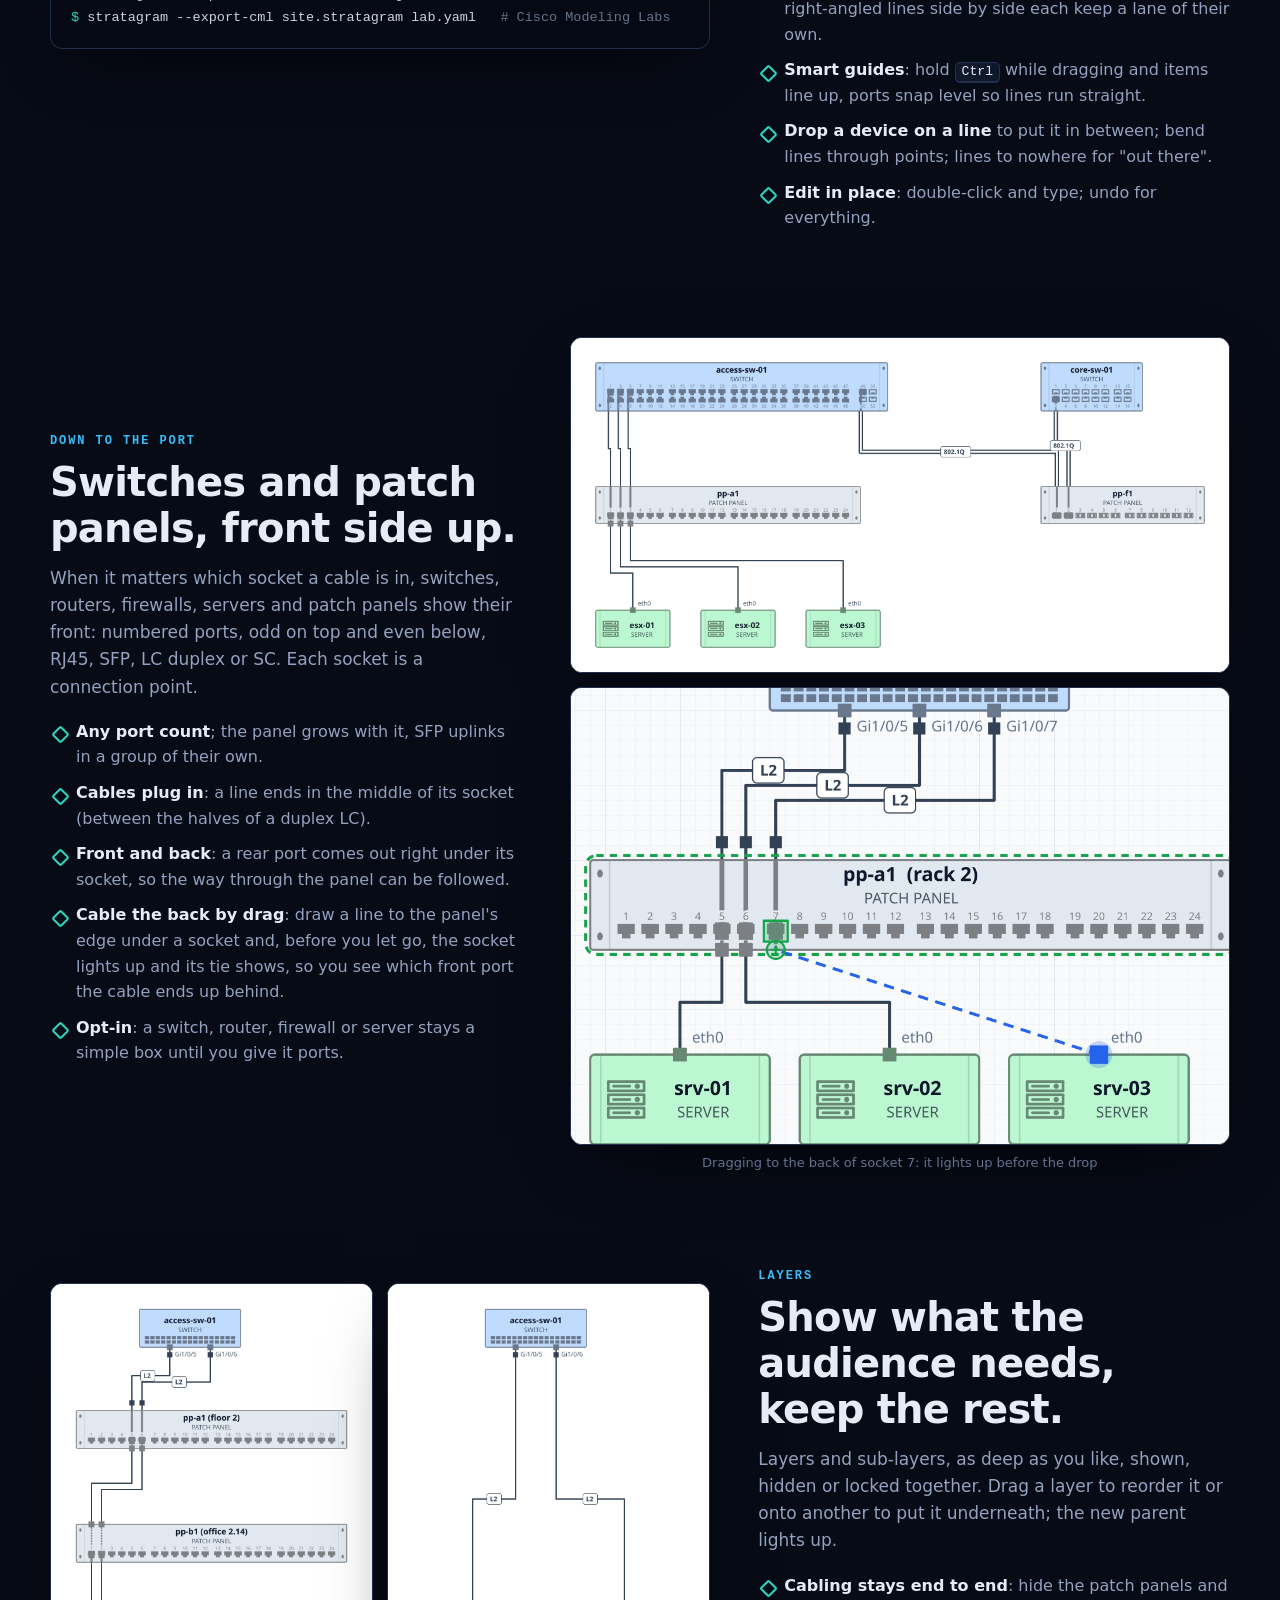
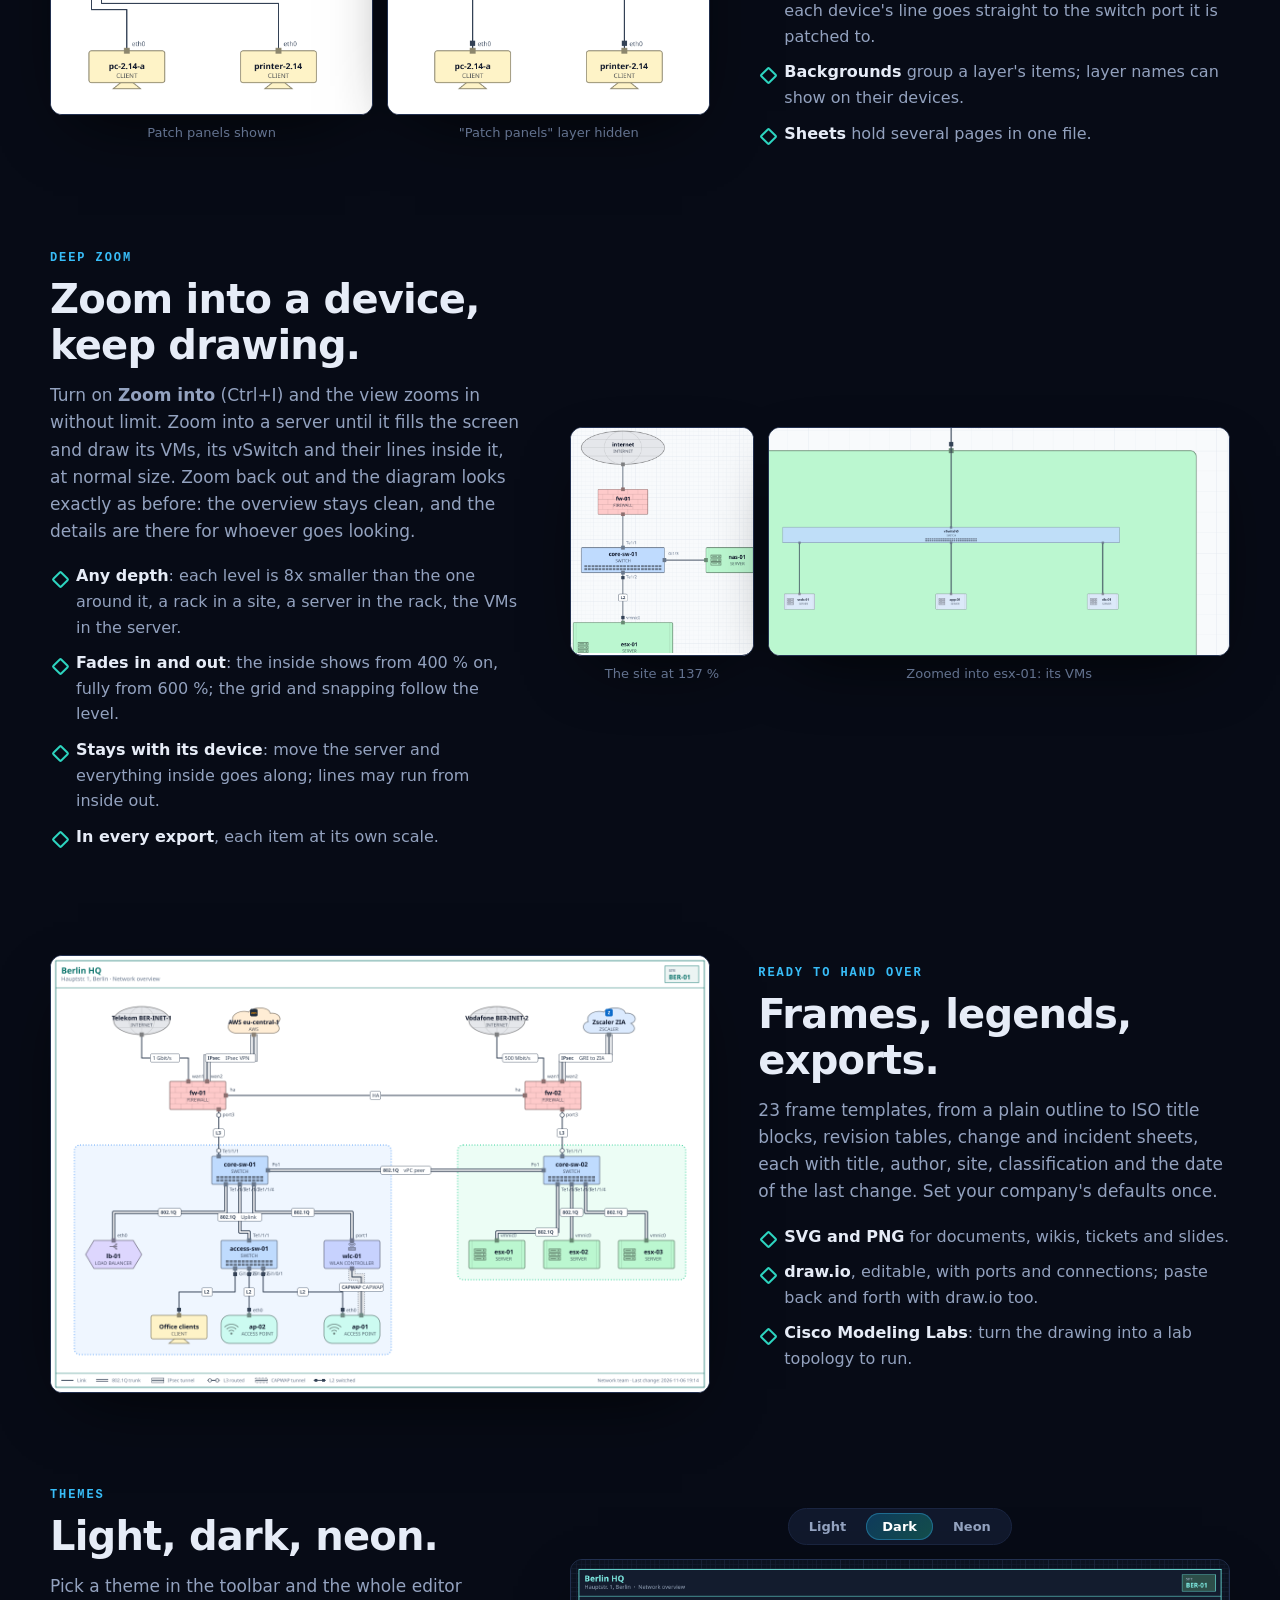
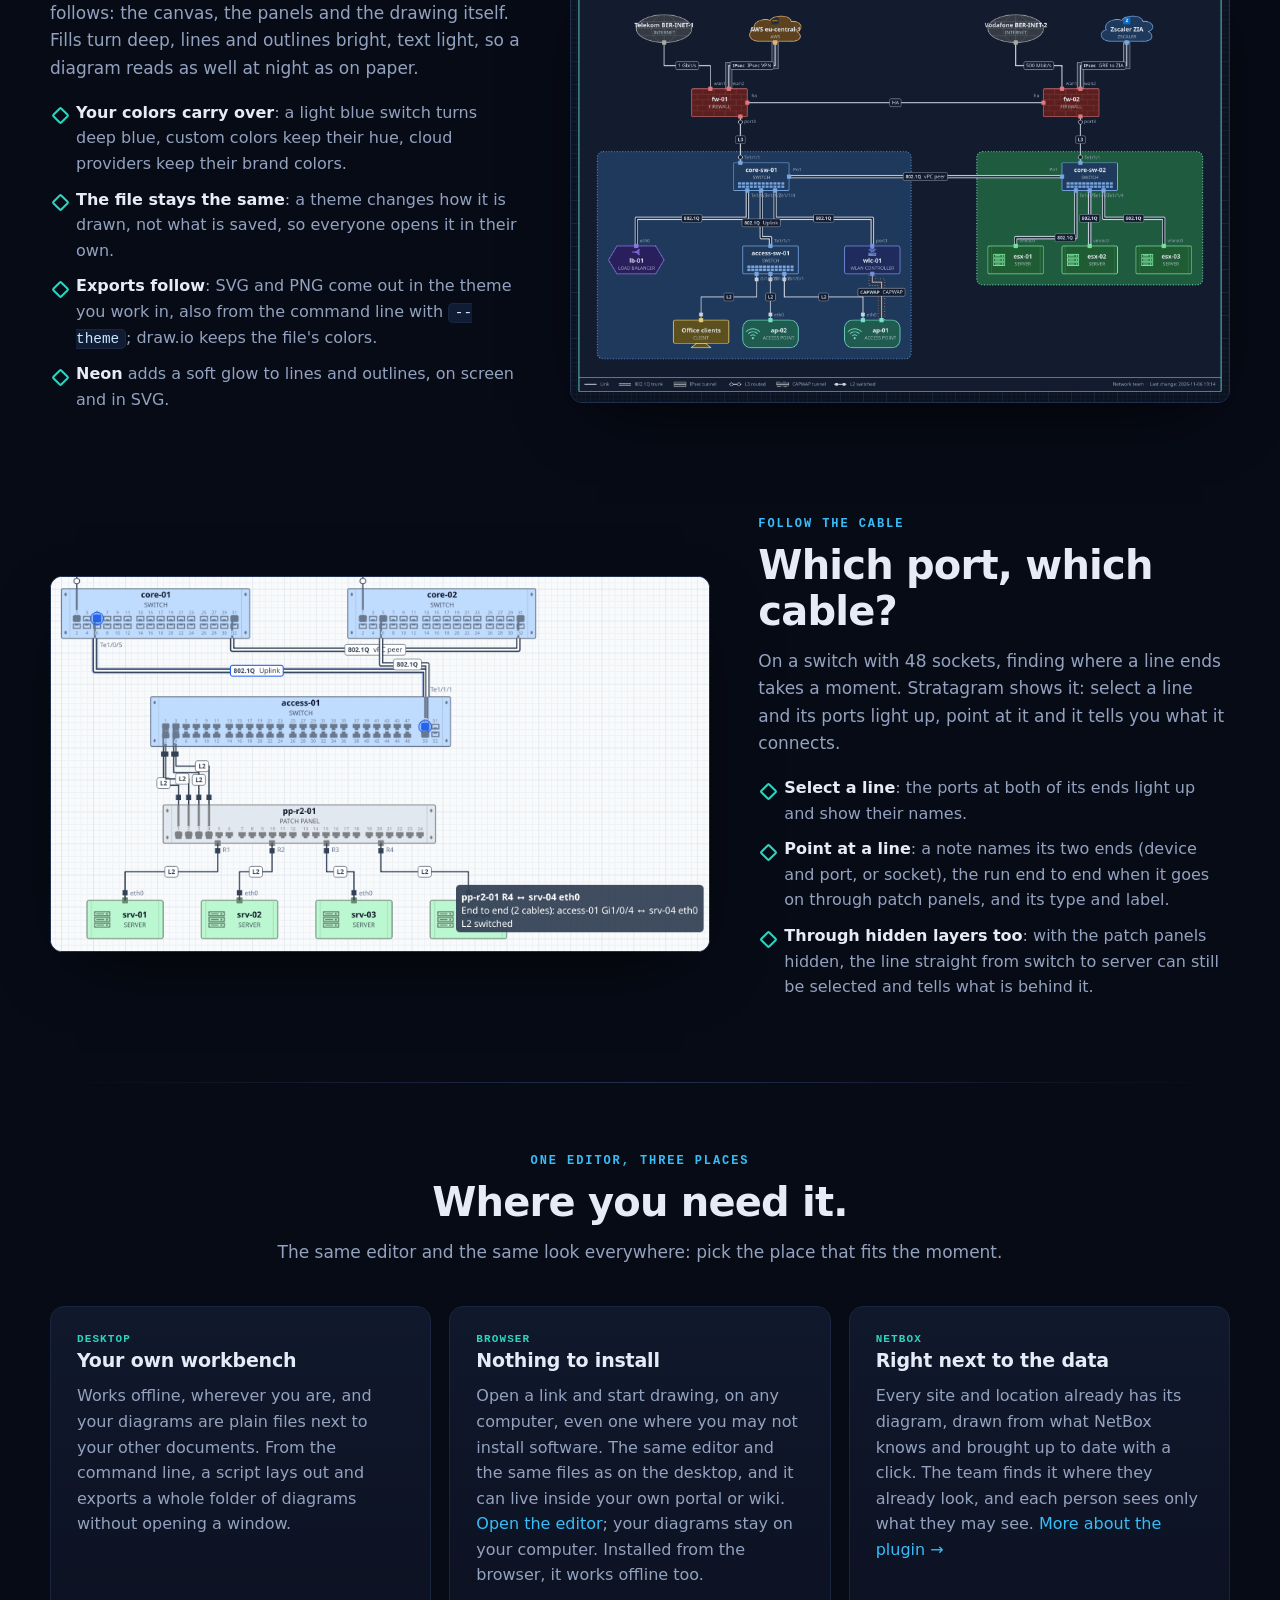
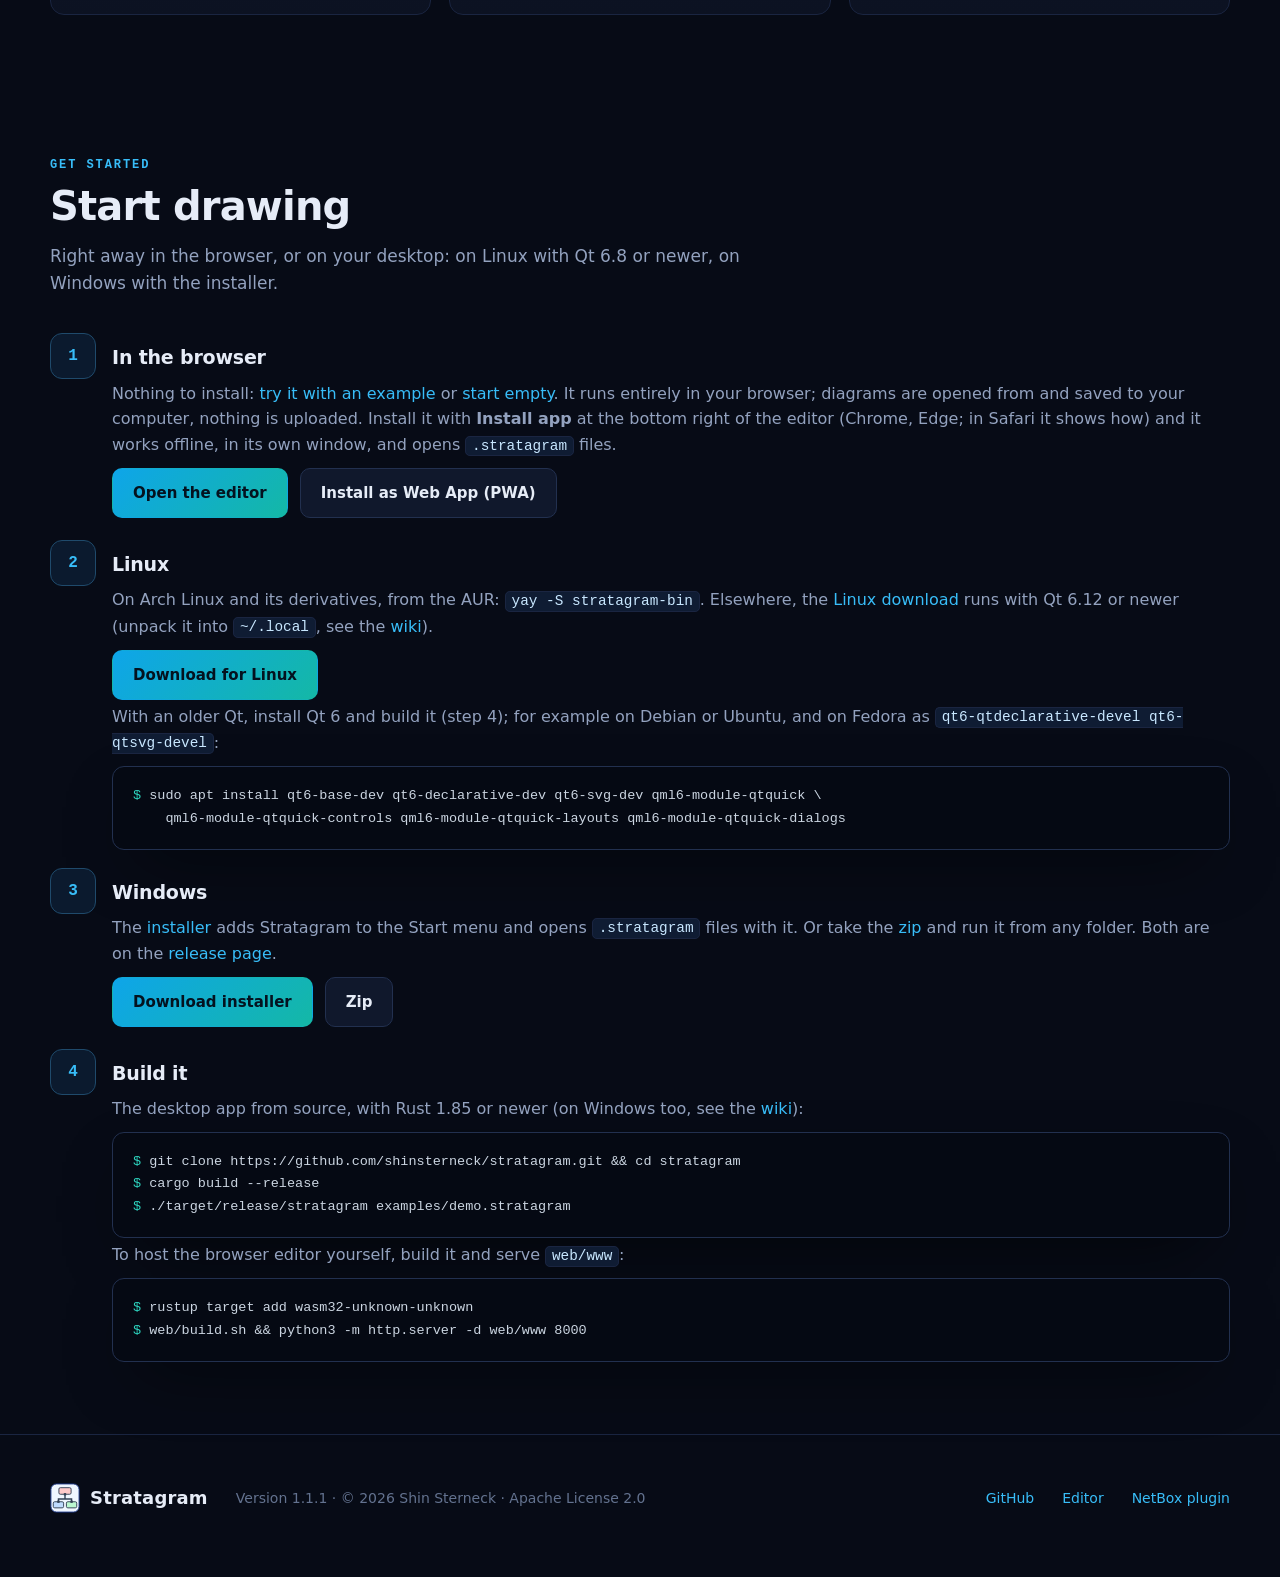
==== commit 255d02e7: "Release 1.2.0" ====
--- a/site/index.html
+++ b/site/index.html
@@ -38,7 +38,7 @@
 <div class="page" id="app">
 
   <div class="hero wrap">
-    <span class="eyebrow"><span class="dot"></span>Network diagram editor · v1.0</span>
+    <span class="eyebrow"><span class="dot"></span>Network diagram editor · v1.2</span>
     <h1>Draw the idea, <span class="grad">not the details.</span></h1>
     <p class="lead">Stratagram is a specialized tool for getting a network onto the screen in minutes.
       Standardized stencils and line types do the styling for you, so you think about the topology,
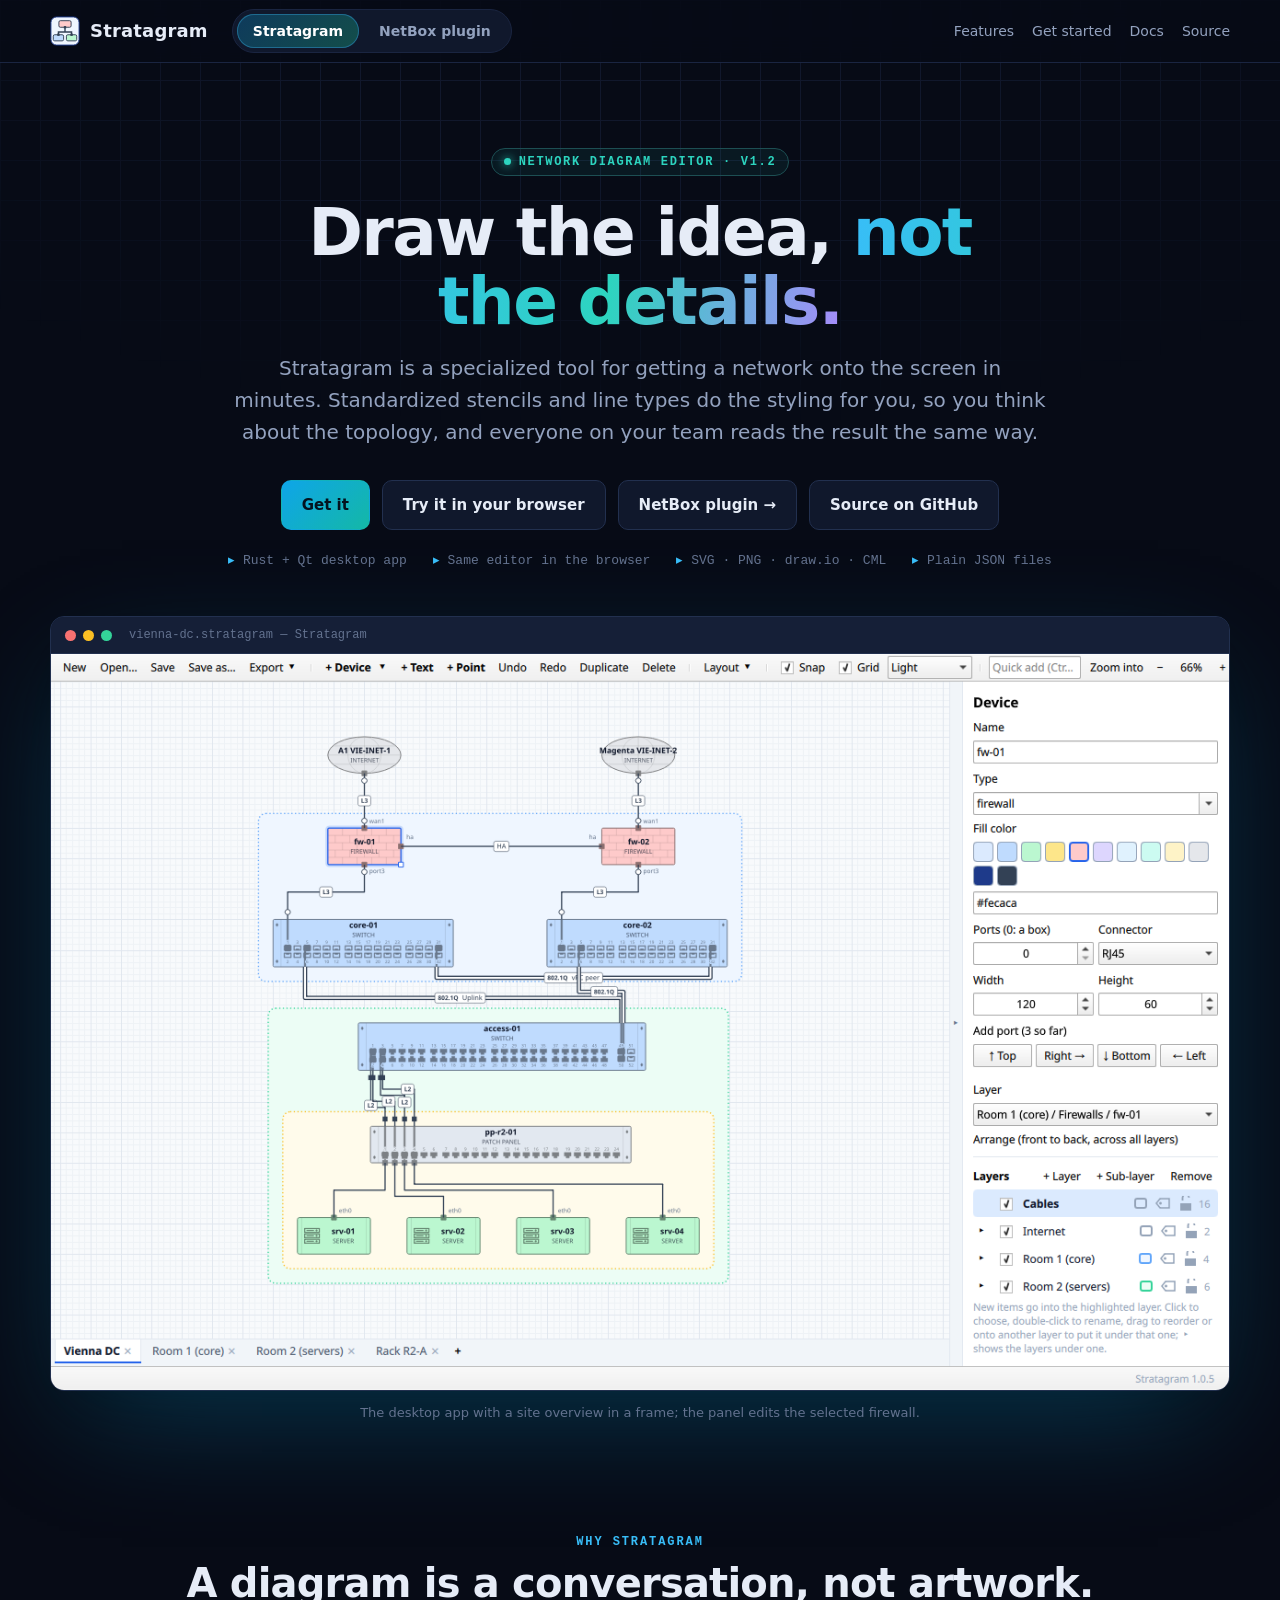
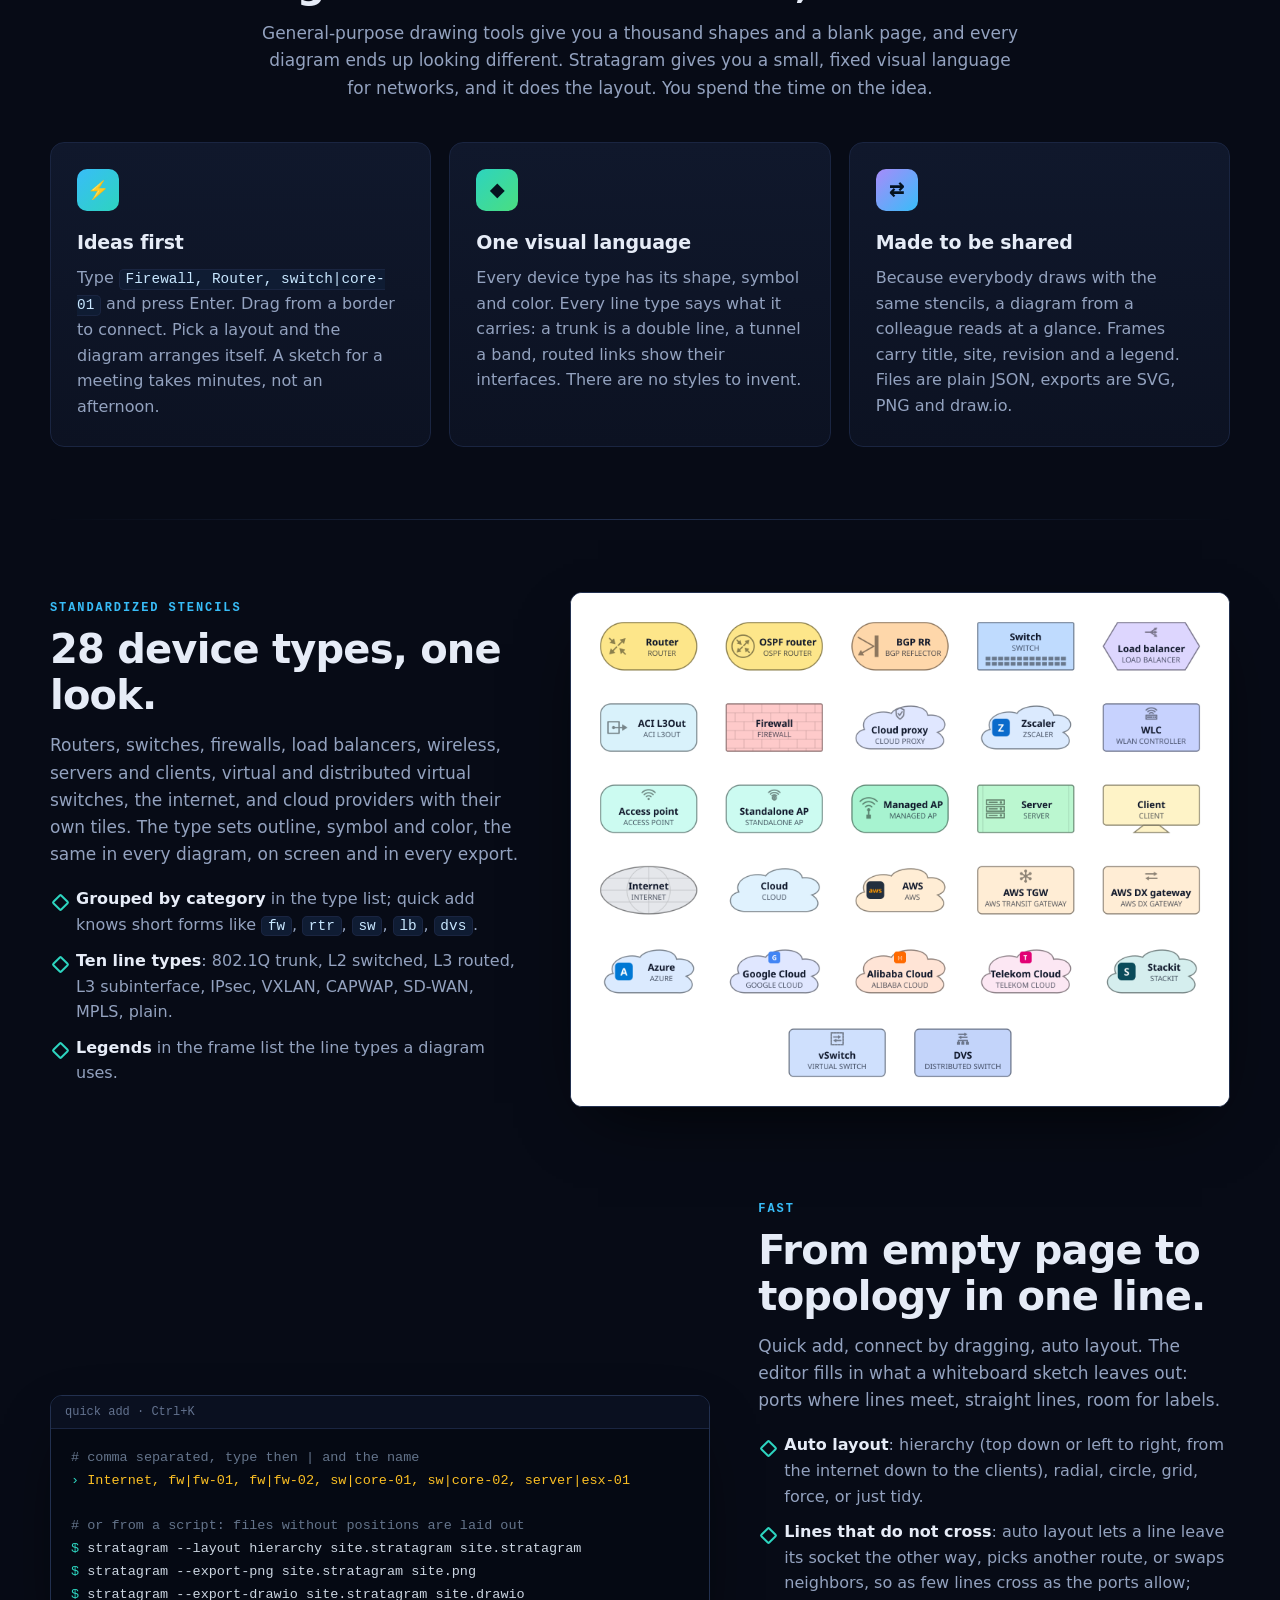
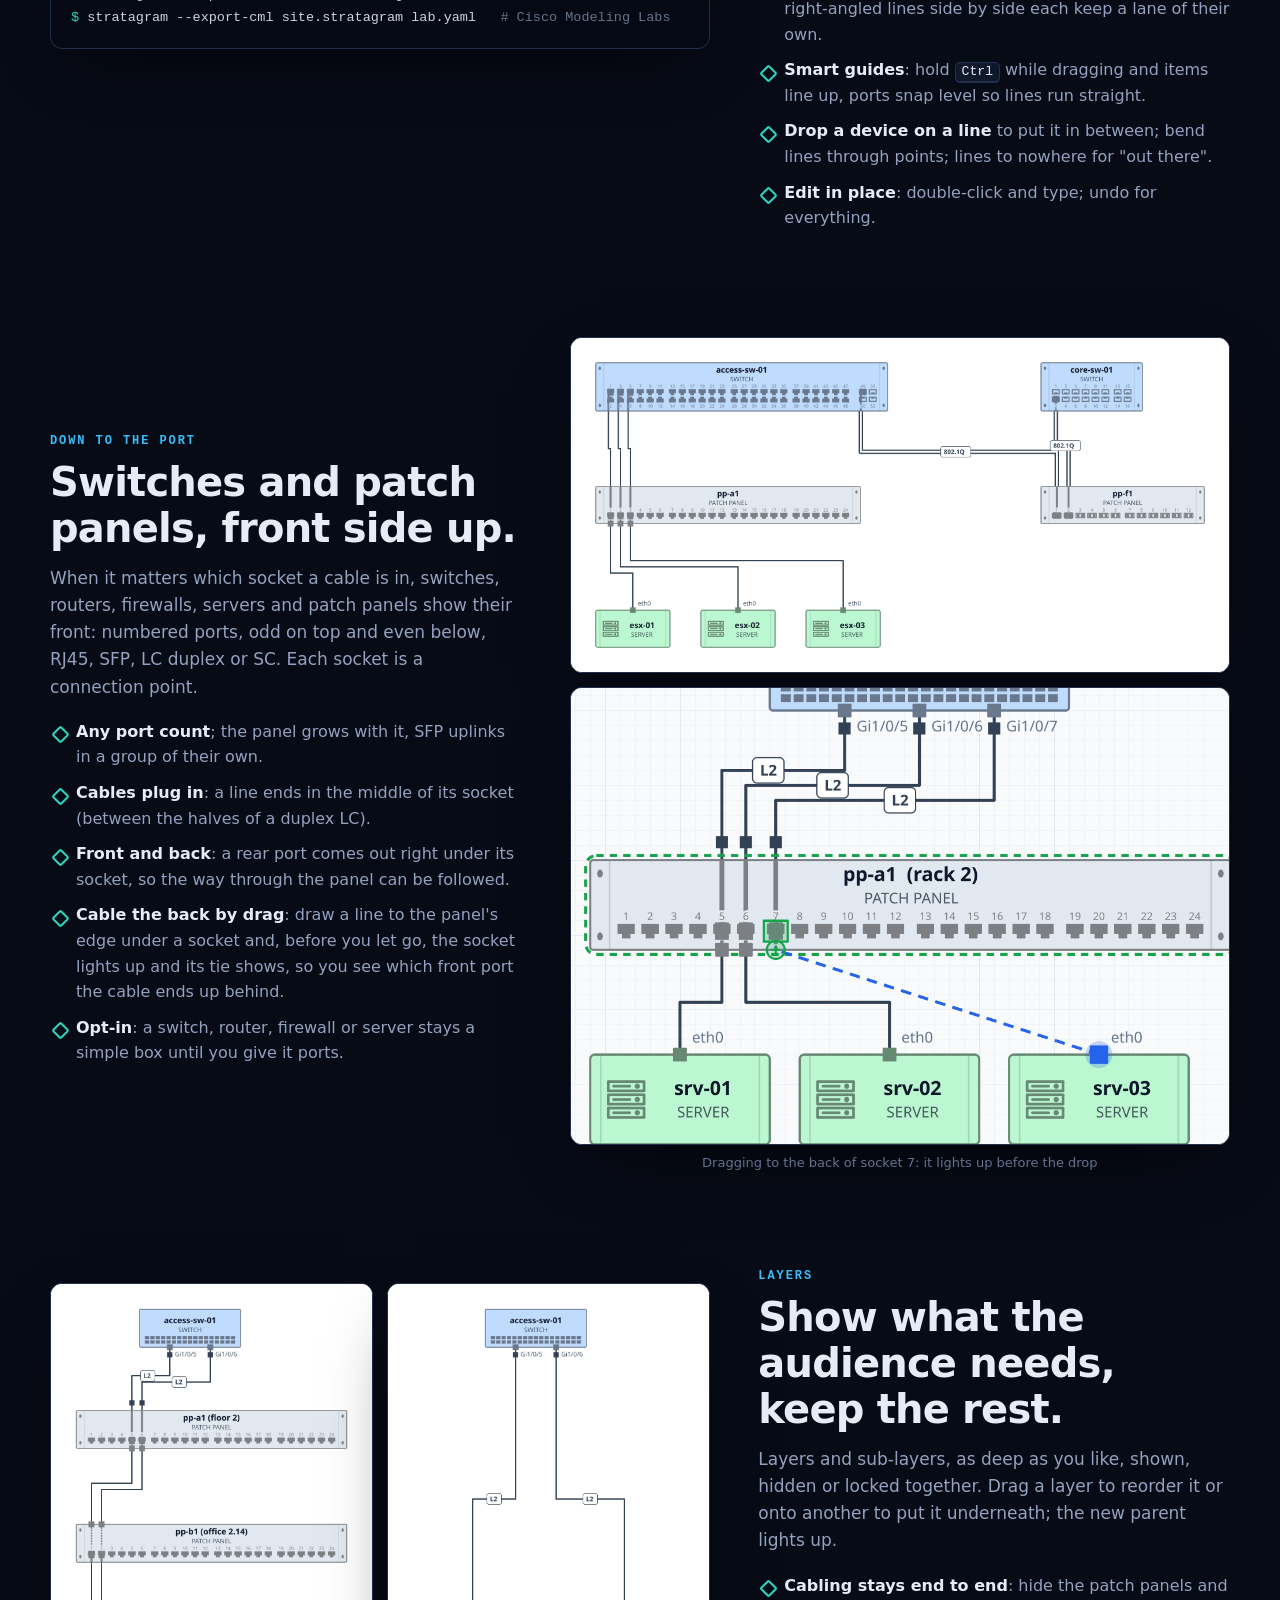
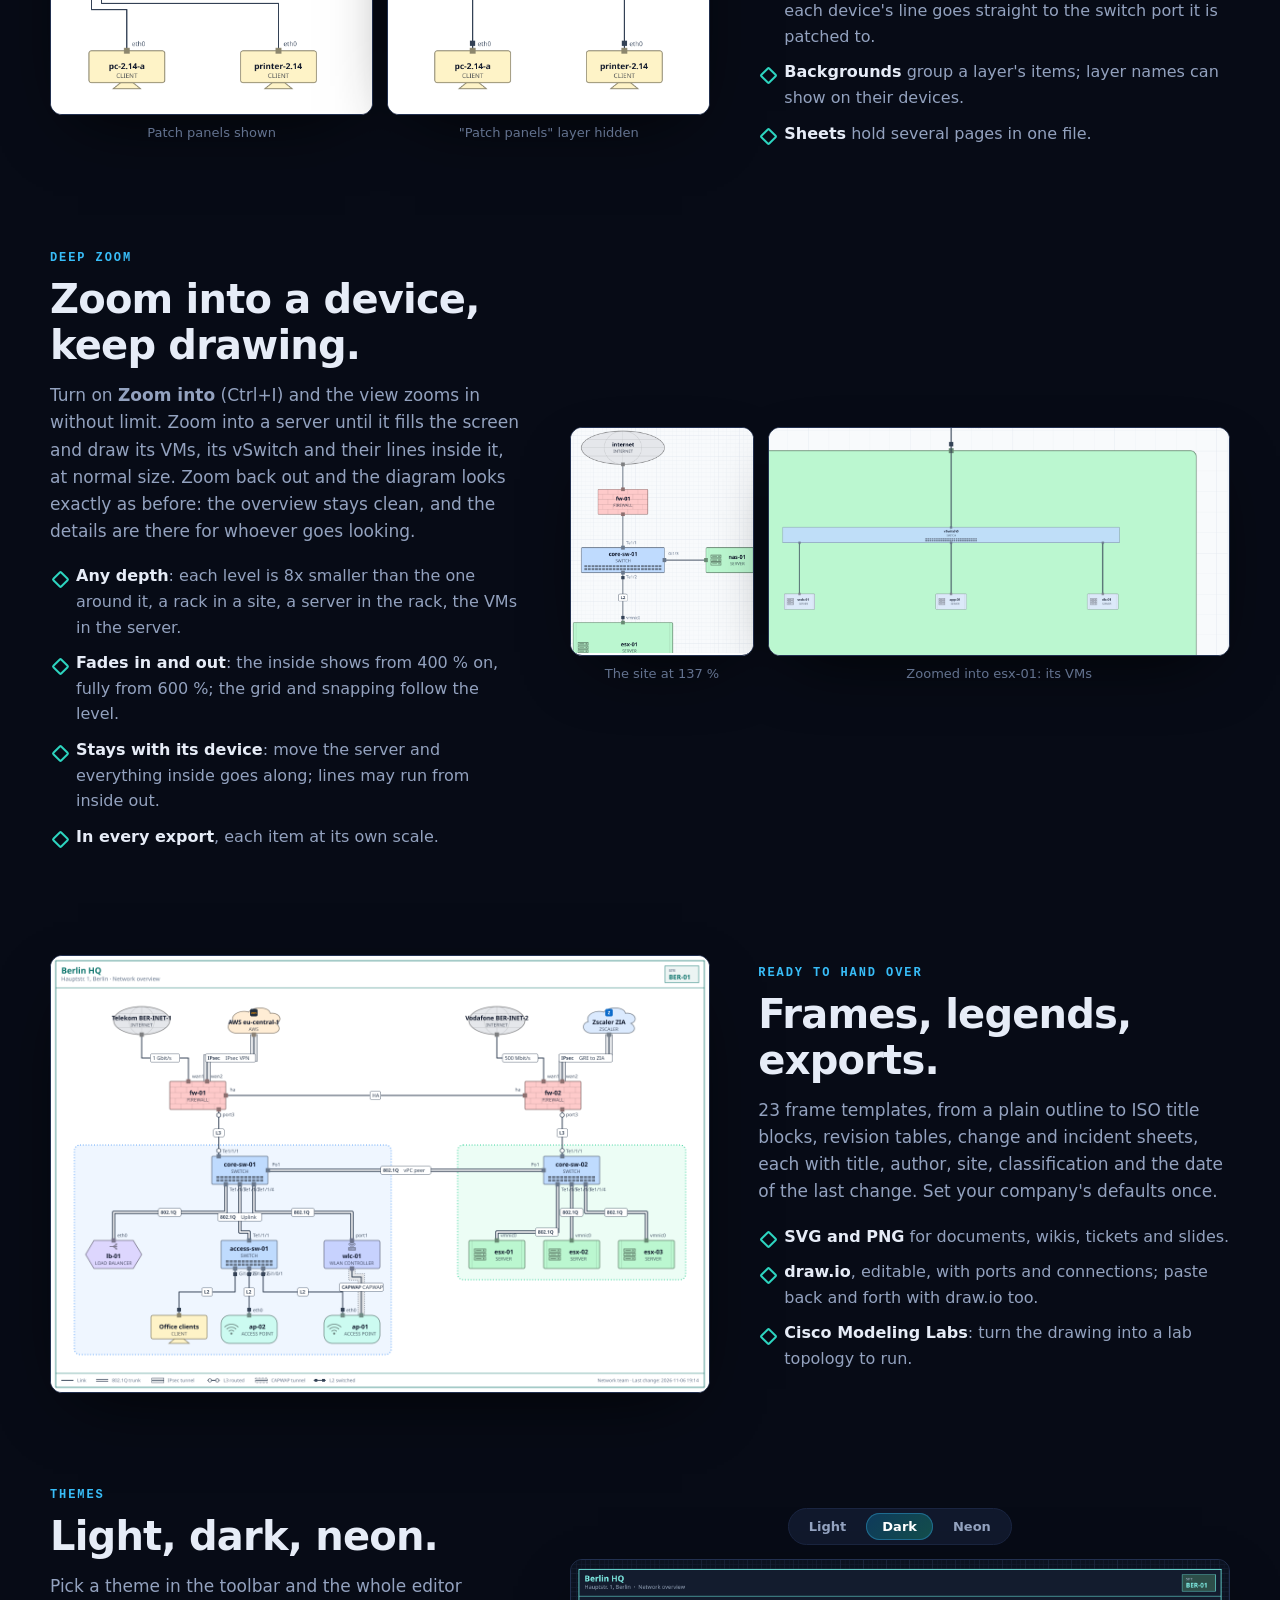
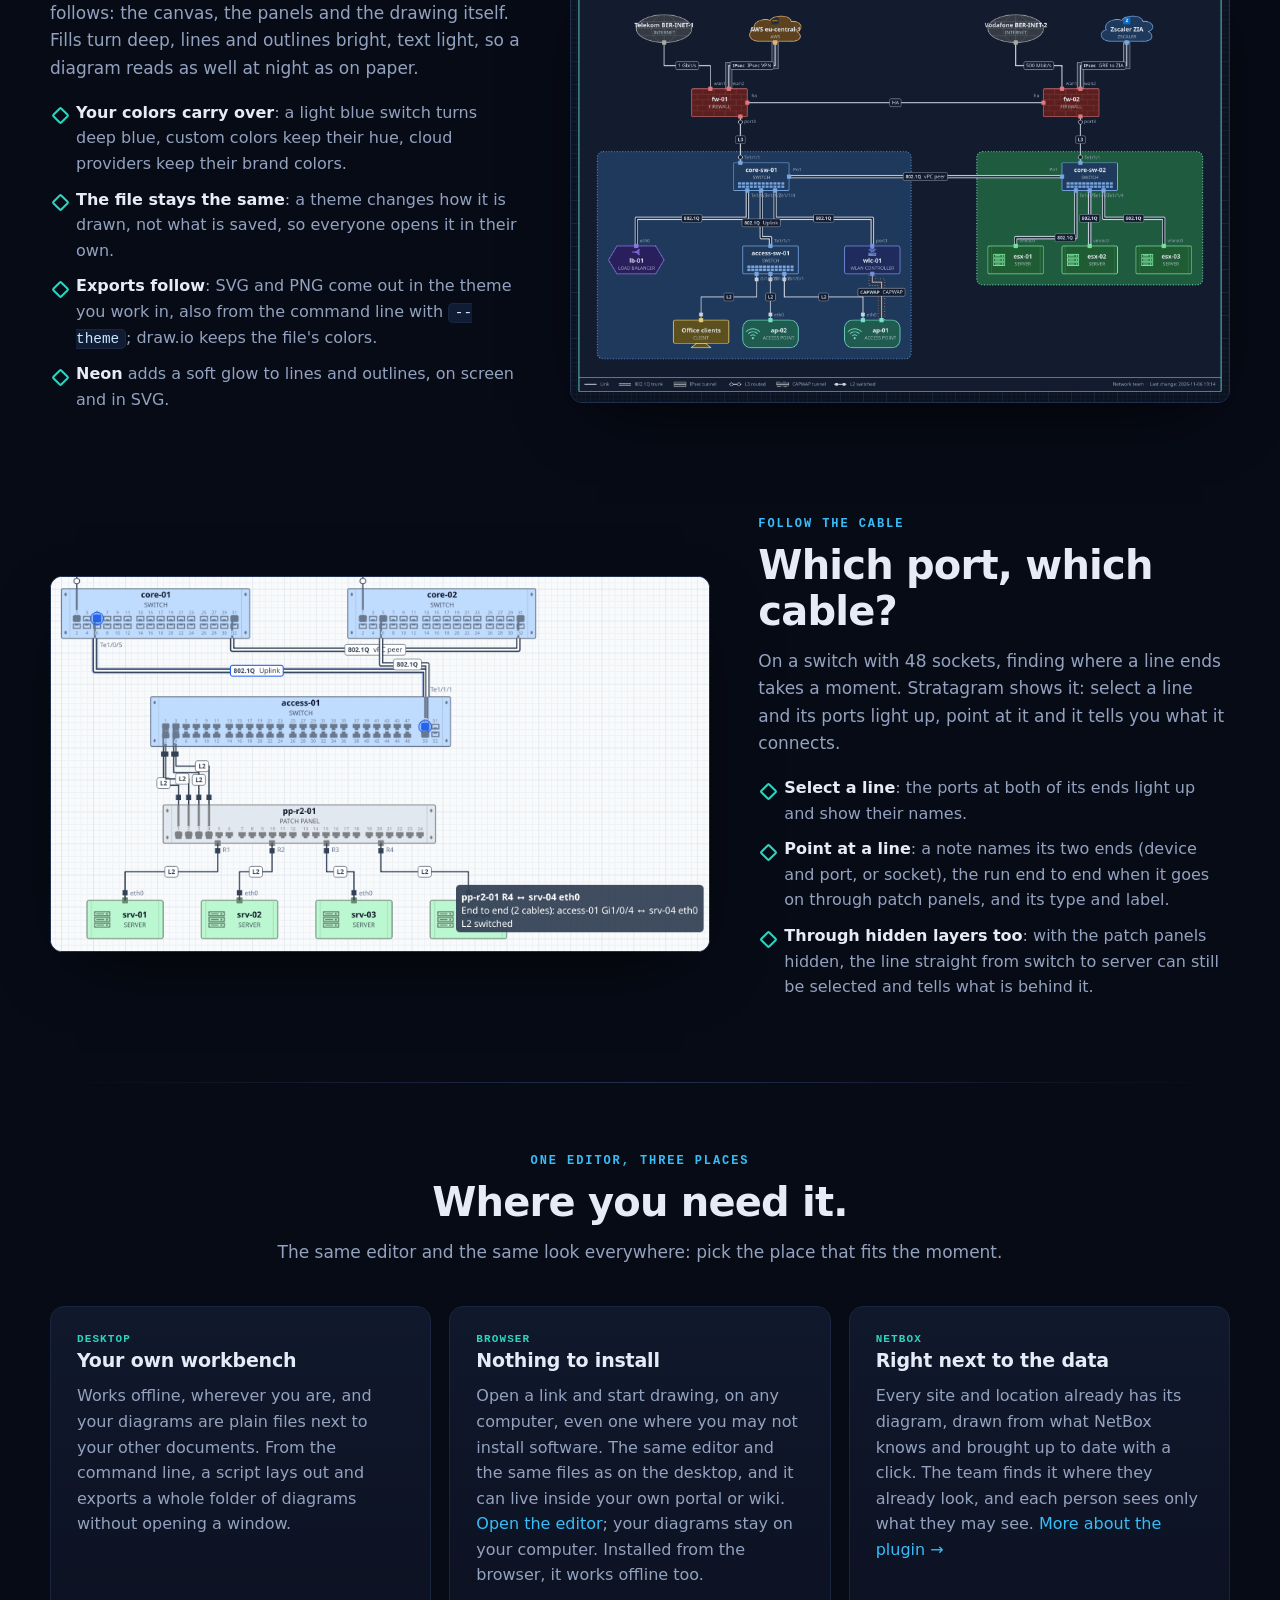
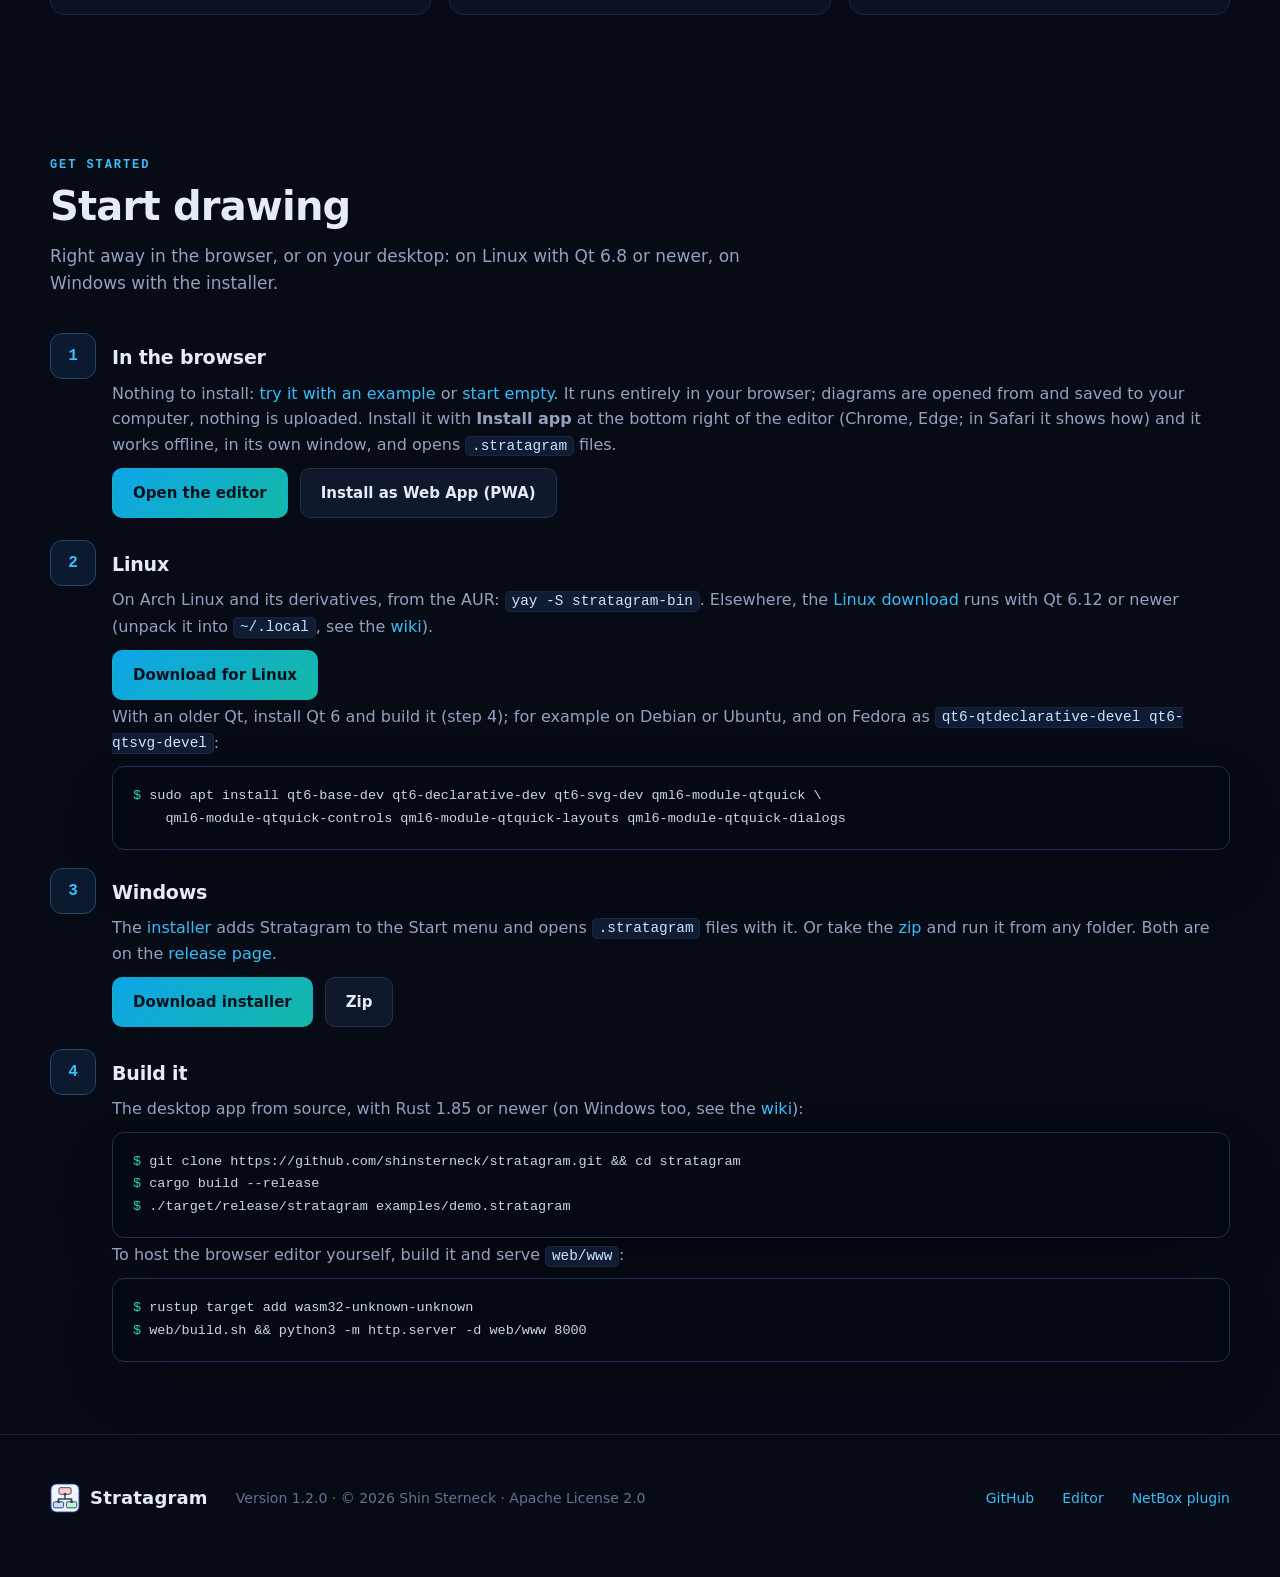
==== commit 084f9ea5: "Update downloads and AUR checksums for 1.2.0" ====
--- a/site/index.html
+++ b/site/index.html
@@ -312,18 +312,18 @@
       </div></div>
       <div class="step"><div>
         <h3>Linux</h3>
-        <p>On Arch Linux and its derivatives, from the AUR: <code>yay -S stratagram-bin</code>. Elsewhere, the <a href="https://github.com/shinsterneck/stratagram/releases/latest/download/stratagram-1.1.1-linux-x86_64.tar.gz">Linux download</a> runs with Qt 6.12 or newer (unpack it into <code>~/.local</code>, see the <a href="https://github.com/shinsterneck/stratagram/wiki/Installation#linux">wiki</a>).</p>
-        <div class="cta"><a class="btn primary" href="https://github.com/shinsterneck/stratagram/releases/latest/download/stratagram-1.1.1-linux-x86_64.tar.gz">Download for Linux</a></div>
+        <p>On Arch Linux and its derivatives, from the AUR: <code>yay -S stratagram-bin</code>. Elsewhere, the <a href="https://github.com/shinsterneck/stratagram/releases/latest/download/stratagram-1.2.0-linux-x86_64.tar.gz">Linux download</a> runs with Qt 6.12 or newer (unpack it into <code>~/.local</code>, see the <a href="https://github.com/shinsterneck/stratagram/wiki/Installation#linux">wiki</a>).</p>
+        <div class="cta"><a class="btn primary" href="https://github.com/shinsterneck/stratagram/releases/latest/download/stratagram-1.2.0-linux-x86_64.tar.gz">Download for Linux</a></div>
         <p>With an older Qt, install Qt 6 and build it (step 4); for example on Debian or Ubuntu, and on Fedora as <code>qt6-qtdeclarative-devel qt6-qtsvg-devel</code>:</p>
         <div class="term"><pre><span class="p">$</span> sudo apt install qt6-base-dev qt6-declarative-dev qt6-svg-dev qml6-module-qtquick \
     qml6-module-qtquick-controls qml6-module-qtquick-layouts qml6-module-qtquick-dialogs</pre></div>
       </div></div>
       <div class="step"><div>
         <h3>Windows</h3>
-        <p>The <a href="https://github.com/shinsterneck/stratagram/releases/latest/download/stratagram-1.1.1-windows-x64-setup.exe">installer</a> adds Stratagram to the Start menu and opens <code>.stratagram</code> files with it. Or take the <a href="https://github.com/shinsterneck/stratagram/releases/latest/download/stratagram-1.1.1-windows-x64.zip">zip</a> and run it from any folder. Both are on the <a href="https://github.com/shinsterneck/stratagram/releases/latest">release page</a>.</p>
+        <p>The <a href="https://github.com/shinsterneck/stratagram/releases/latest/download/stratagram-1.2.0-windows-x64-setup.exe">installer</a> adds Stratagram to the Start menu and opens <code>.stratagram</code> files with it. Or take the <a href="https://github.com/shinsterneck/stratagram/releases/latest/download/stratagram-1.2.0-windows-x64.zip">zip</a> and run it from any folder. Both are on the <a href="https://github.com/shinsterneck/stratagram/releases/latest">release page</a>.</p>
         <div class="cta">
-          <a class="btn primary" href="https://github.com/shinsterneck/stratagram/releases/latest/download/stratagram-1.1.1-windows-x64-setup.exe">Download installer</a>
-          <a class="btn" href="https://github.com/shinsterneck/stratagram/releases/latest/download/stratagram-1.1.1-windows-x64.zip">Zip</a>
+          <a class="btn primary" href="https://github.com/shinsterneck/stratagram/releases/latest/download/stratagram-1.2.0-windows-x64-setup.exe">Download installer</a>
+          <a class="btn" href="https://github.com/shinsterneck/stratagram/releases/latest/download/stratagram-1.2.0-windows-x64.zip">Zip</a>
         </div>
       </div></div>
       <div class="step"><div>
@@ -465,7 +465,7 @@
 <footer>
   <div class="wrap">
     <a class="brand" href="#"><img src="logo.svg" alt=""><span>Stratagram</span></a>
-    <span class="grow">Version 1.1.1 · © 2026 Shin Sterneck · Apache License 2.0</span>
+    <span class="grow">Version 1.2.0 · © 2026 Shin Sterneck · Apache License 2.0</span>
     <a href="https://github.com/shinsterneck/stratagram">GitHub</a>
     <a href="#app" data-page="app">Editor</a>
     <a href="#netbox" data-page="netbox">NetBox plugin</a>
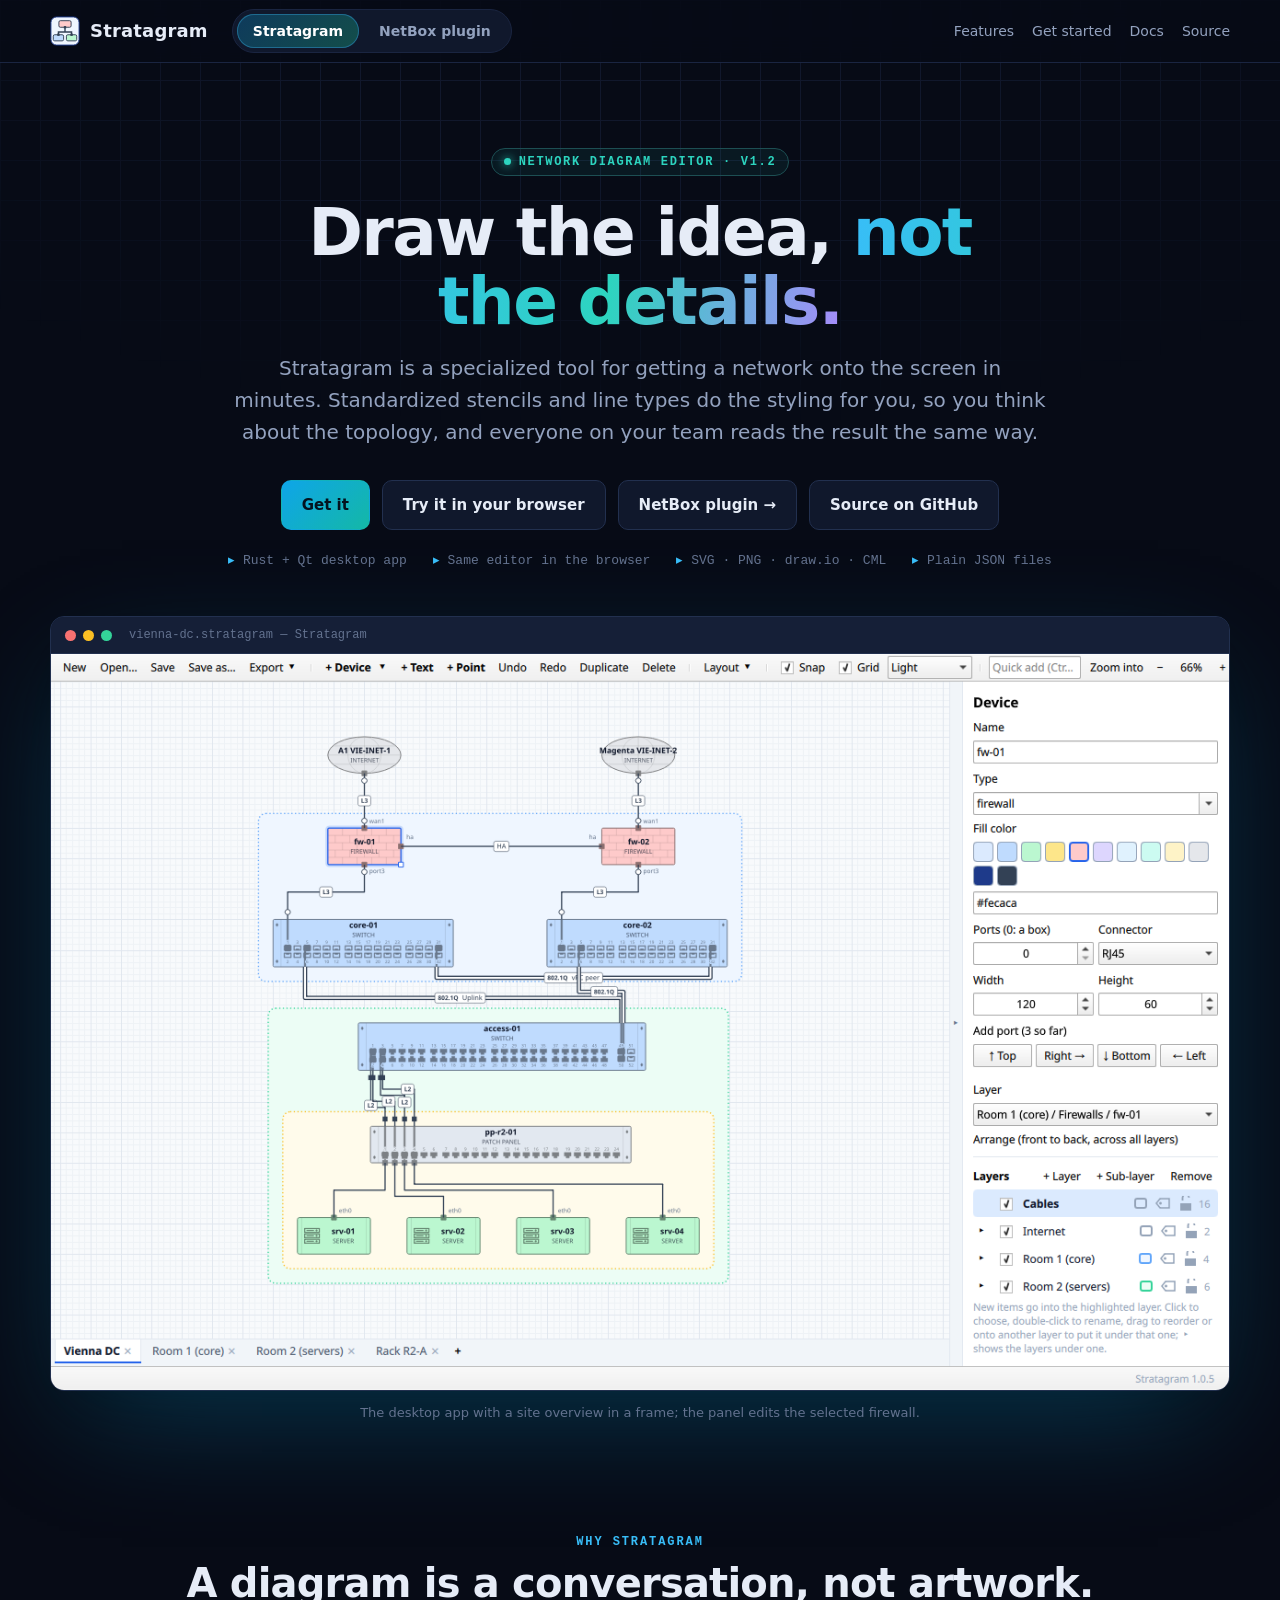
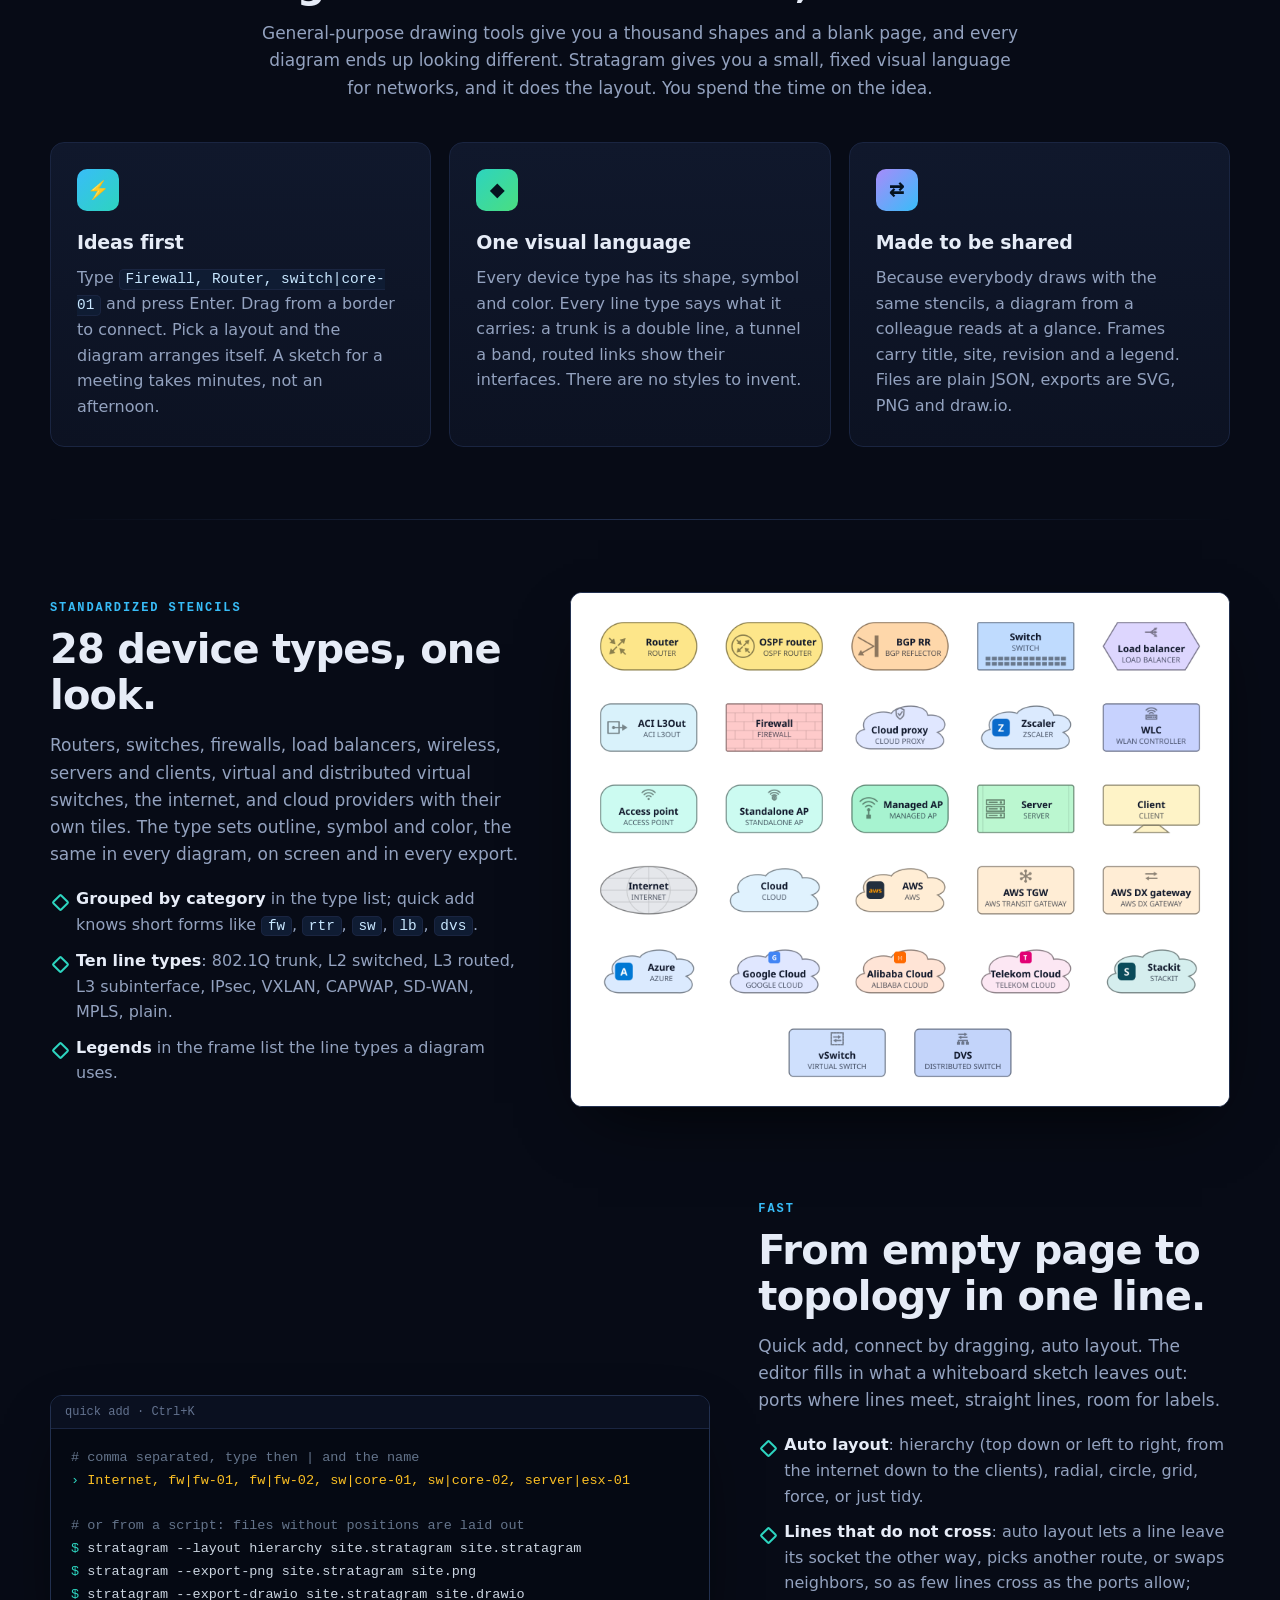
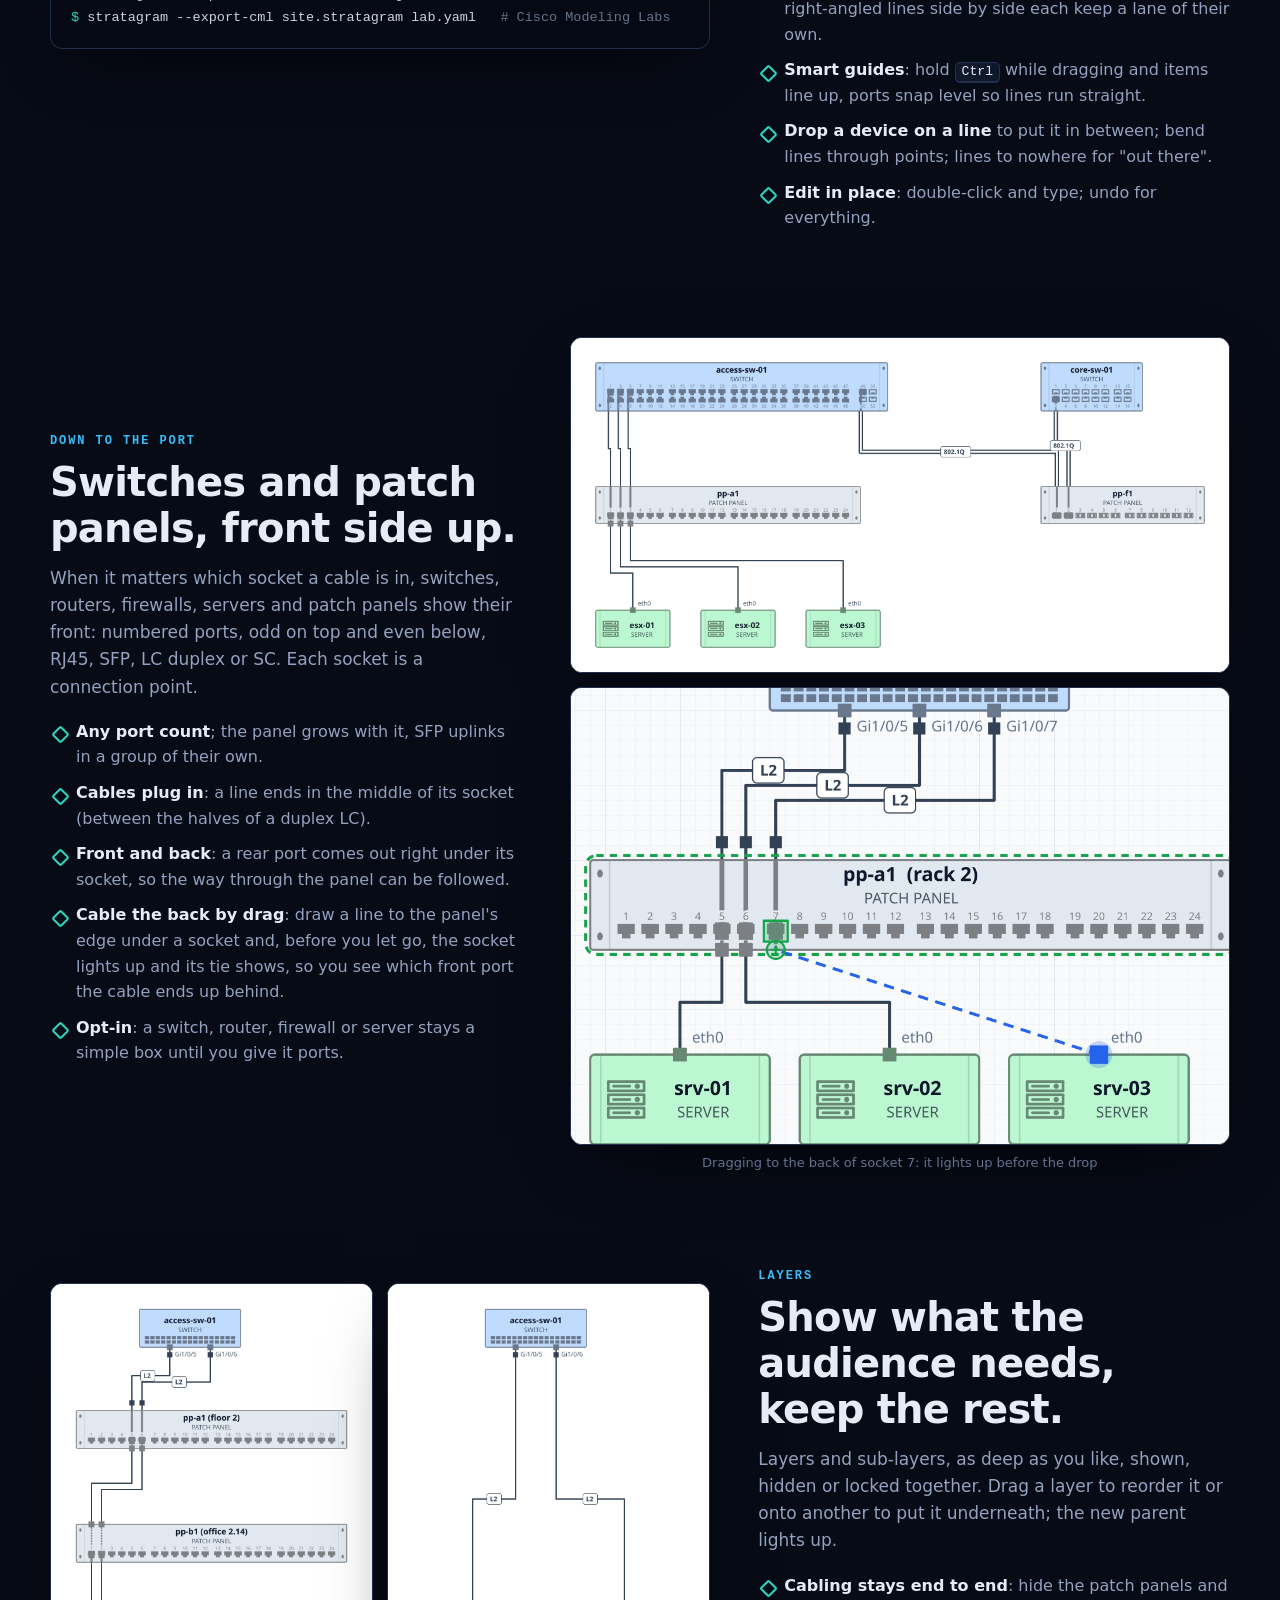
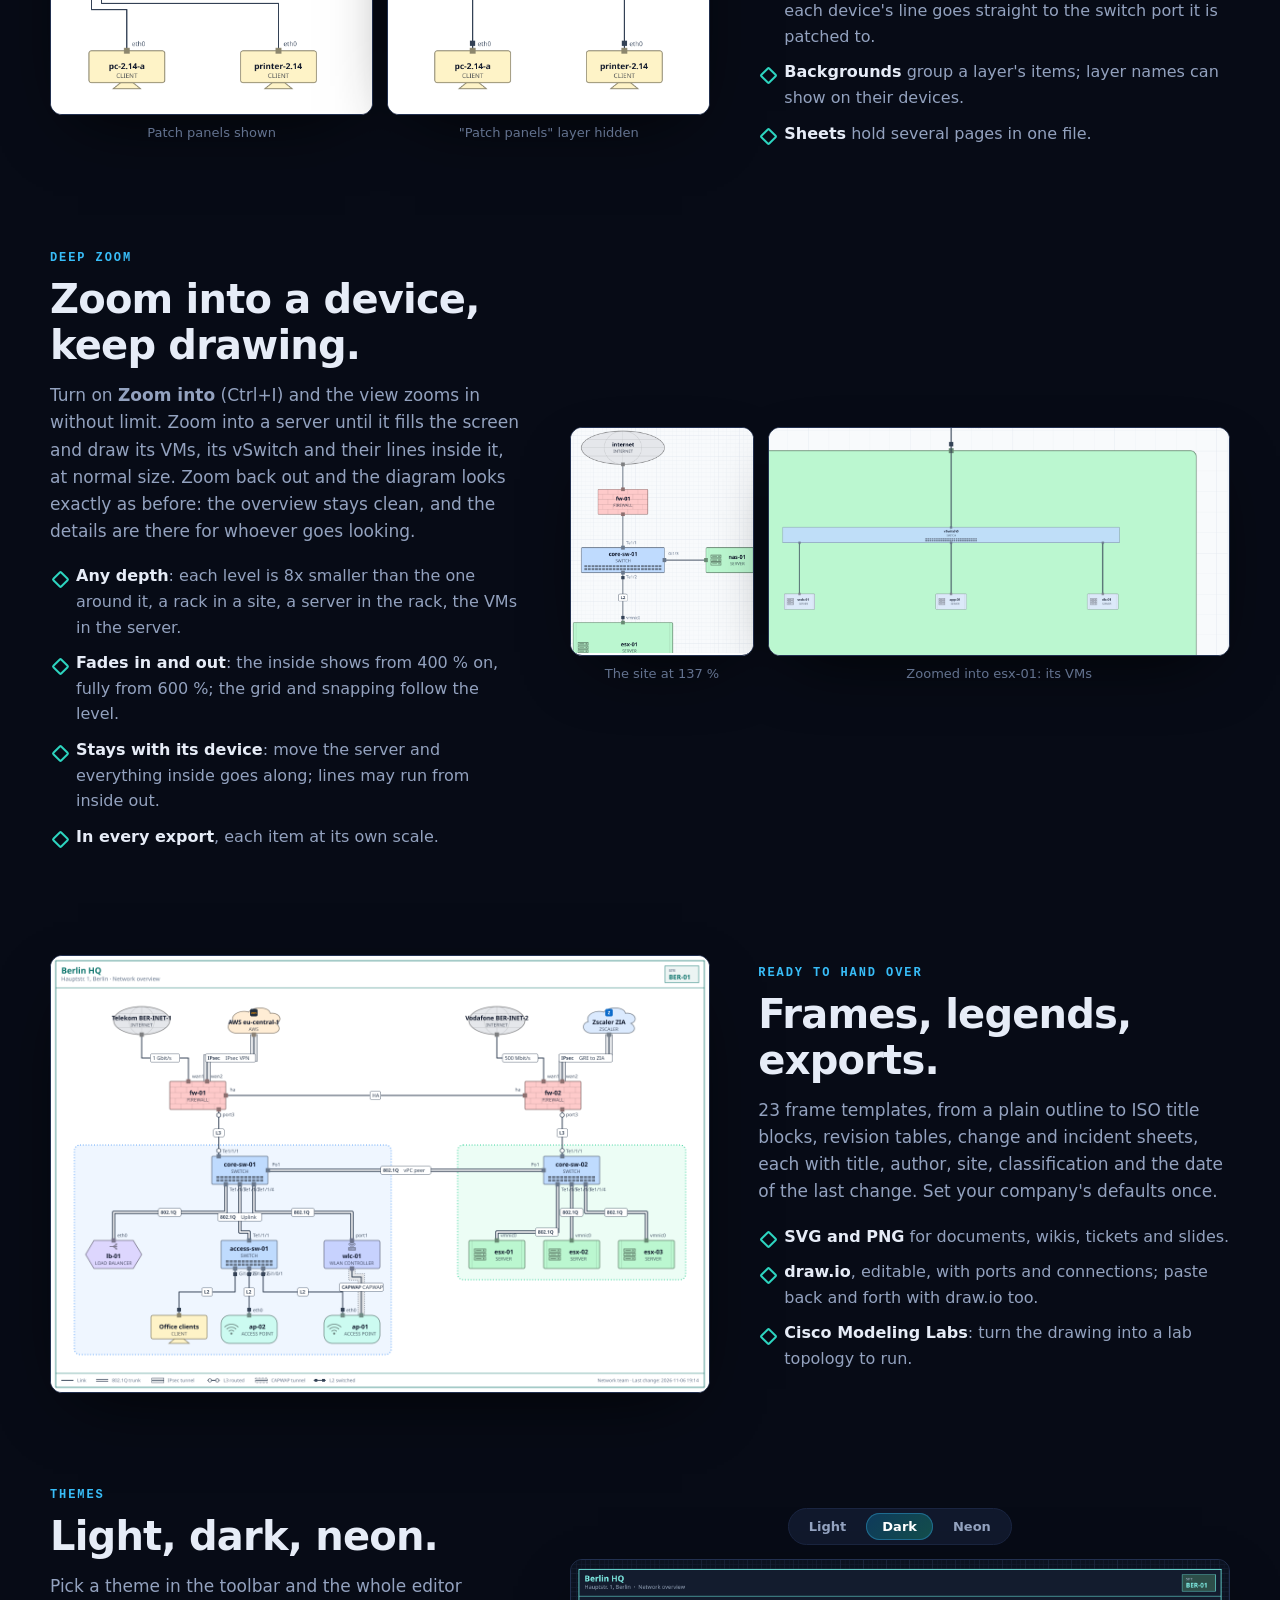
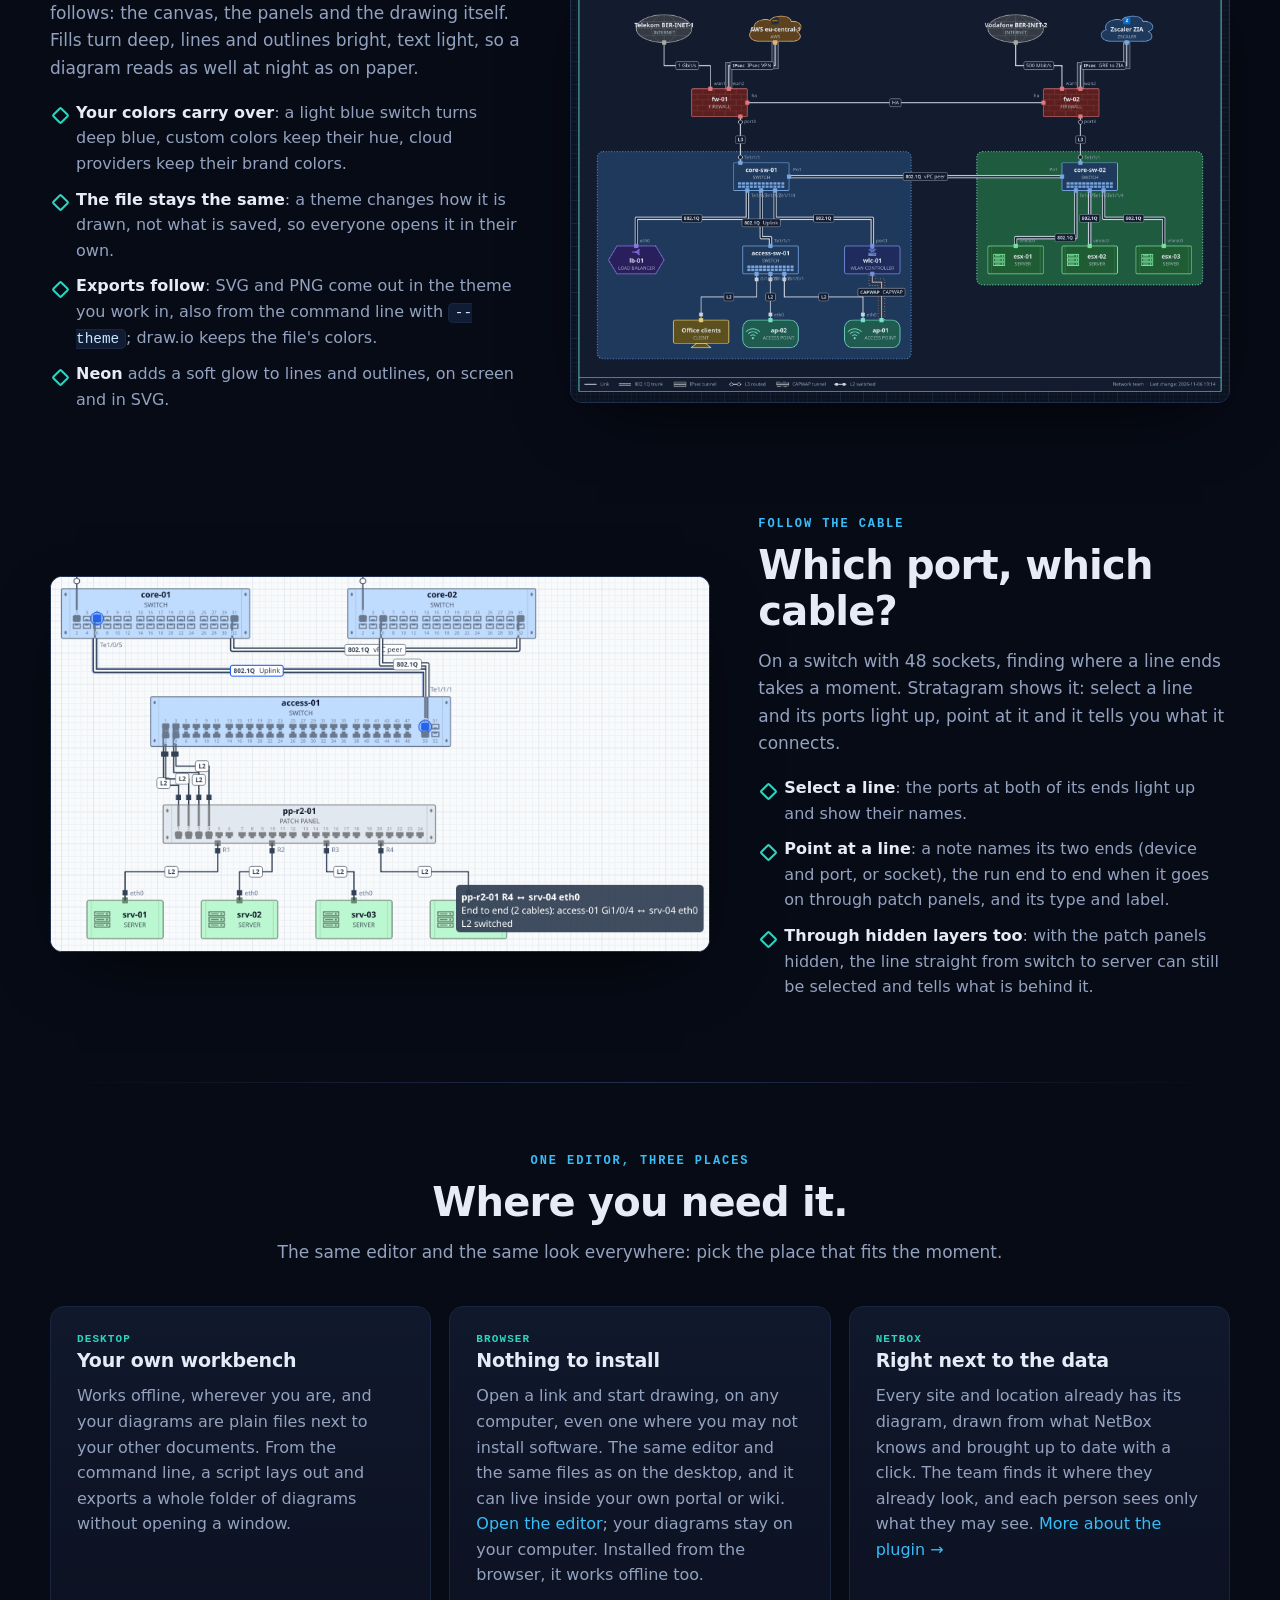
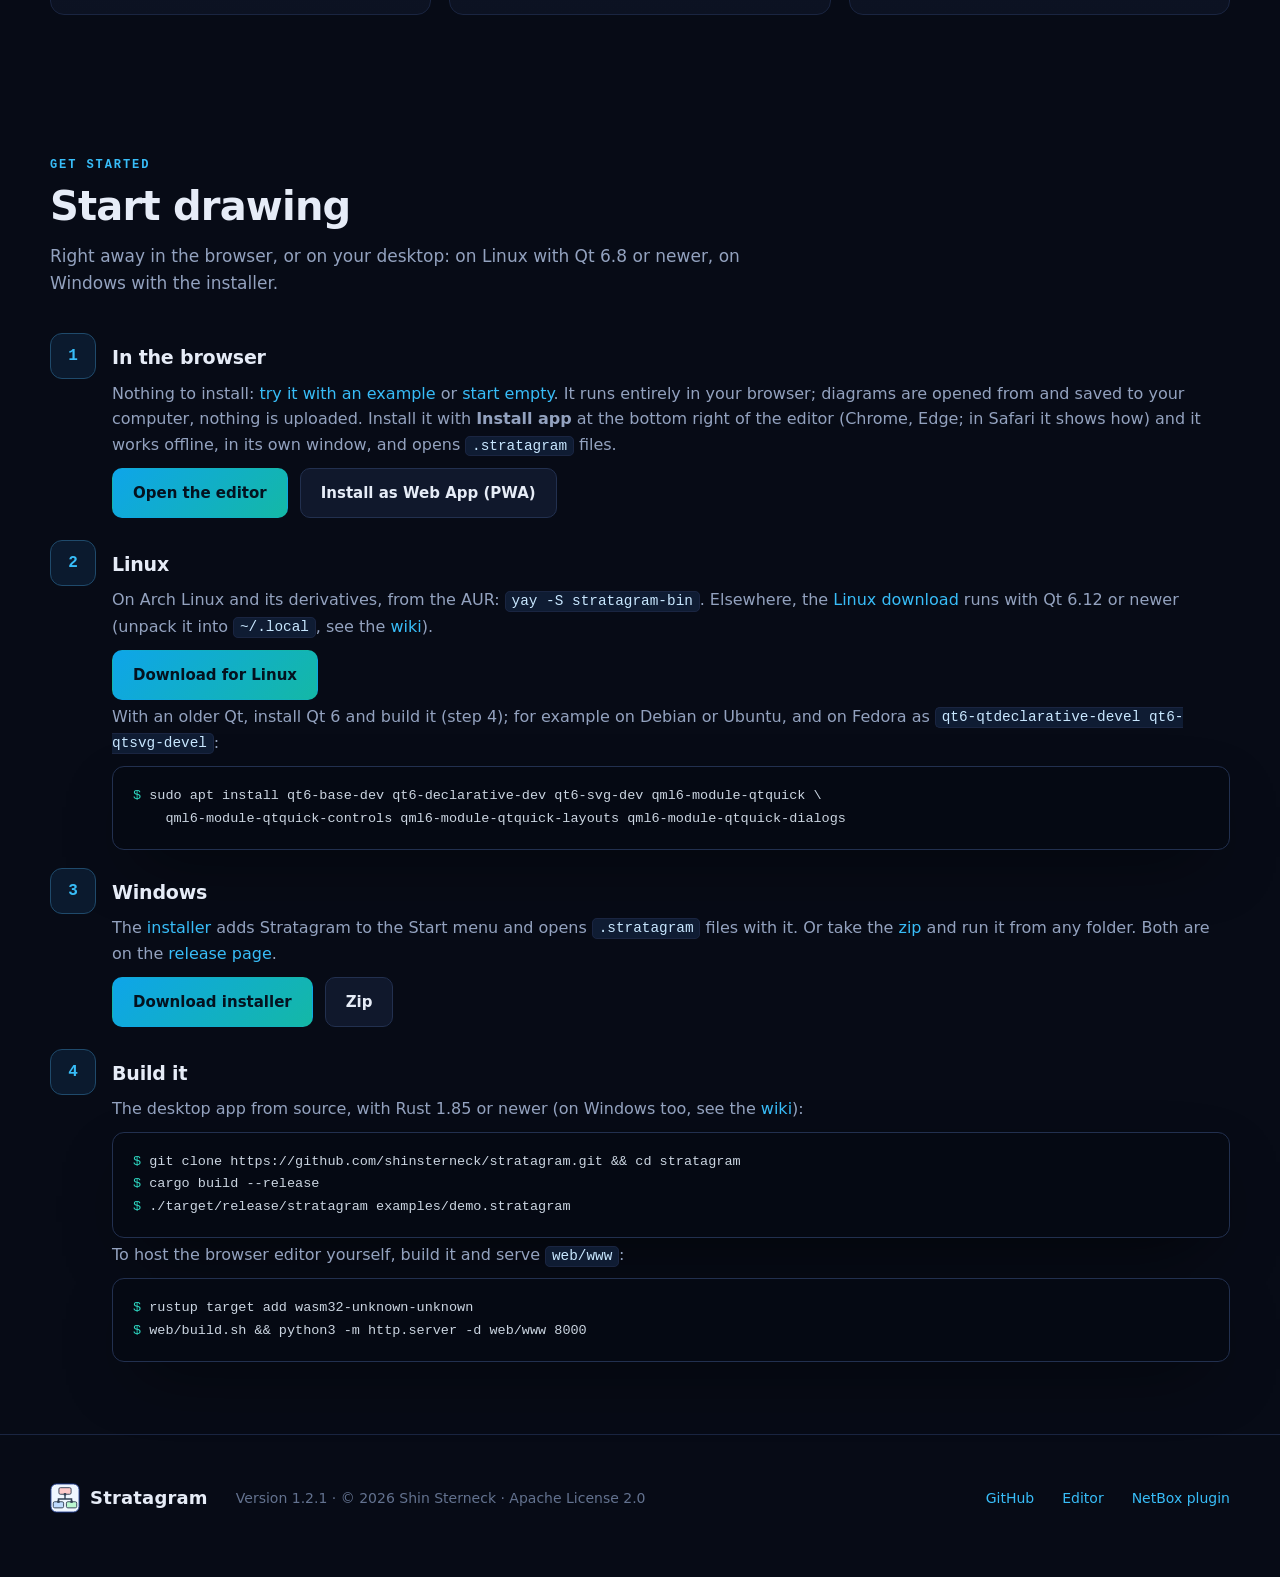
==== commit 0095018a: "Update downloads and AUR checksums for 1.2.1" ====
--- a/site/index.html
+++ b/site/index.html
@@ -312,18 +312,18 @@
       </div></div>
       <div class="step"><div>
         <h3>Linux</h3>
-        <p>On Arch Linux and its derivatives, from the AUR: <code>yay -S stratagram-bin</code>. Elsewhere, the <a href="https://github.com/shinsterneck/stratagram/releases/latest/download/stratagram-1.2.0-linux-x86_64.tar.gz">Linux download</a> runs with Qt 6.12 or newer (unpack it into <code>~/.local</code>, see the <a href="https://github.com/shinsterneck/stratagram/wiki/Installation#linux">wiki</a>).</p>
-        <div class="cta"><a class="btn primary" href="https://github.com/shinsterneck/stratagram/releases/latest/download/stratagram-1.2.0-linux-x86_64.tar.gz">Download for Linux</a></div>
+        <p>On Arch Linux and its derivatives, from the AUR: <code>yay -S stratagram-bin</code>. Elsewhere, the <a href="https://github.com/shinsterneck/stratagram/releases/latest/download/stratagram-1.2.1-linux-x86_64.tar.gz">Linux download</a> runs with Qt 6.12 or newer (unpack it into <code>~/.local</code>, see the <a href="https://github.com/shinsterneck/stratagram/wiki/Installation#linux">wiki</a>).</p>
+        <div class="cta"><a class="btn primary" href="https://github.com/shinsterneck/stratagram/releases/latest/download/stratagram-1.2.1-linux-x86_64.tar.gz">Download for Linux</a></div>
         <p>With an older Qt, install Qt 6 and build it (step 4); for example on Debian or Ubuntu, and on Fedora as <code>qt6-qtdeclarative-devel qt6-qtsvg-devel</code>:</p>
         <div class="term"><pre><span class="p">$</span> sudo apt install qt6-base-dev qt6-declarative-dev qt6-svg-dev qml6-module-qtquick \
     qml6-module-qtquick-controls qml6-module-qtquick-layouts qml6-module-qtquick-dialogs</pre></div>
       </div></div>
       <div class="step"><div>
         <h3>Windows</h3>
-        <p>The <a href="https://github.com/shinsterneck/stratagram/releases/latest/download/stratagram-1.2.0-windows-x64-setup.exe">installer</a> adds Stratagram to the Start menu and opens <code>.stratagram</code> files with it. Or take the <a href="https://github.com/shinsterneck/stratagram/releases/latest/download/stratagram-1.2.0-windows-x64.zip">zip</a> and run it from any folder. Both are on the <a href="https://github.com/shinsterneck/stratagram/releases/latest">release page</a>.</p>
+        <p>The <a href="https://github.com/shinsterneck/stratagram/releases/latest/download/stratagram-1.2.1-windows-x64-setup.exe">installer</a> adds Stratagram to the Start menu and opens <code>.stratagram</code> files with it. Or take the <a href="https://github.com/shinsterneck/stratagram/releases/latest/download/stratagram-1.2.1-windows-x64.zip">zip</a> and run it from any folder. Both are on the <a href="https://github.com/shinsterneck/stratagram/releases/latest">release page</a>.</p>
         <div class="cta">
-          <a class="btn primary" href="https://github.com/shinsterneck/stratagram/releases/latest/download/stratagram-1.2.0-windows-x64-setup.exe">Download installer</a>
-          <a class="btn" href="https://github.com/shinsterneck/stratagram/releases/latest/download/stratagram-1.2.0-windows-x64.zip">Zip</a>
+          <a class="btn primary" href="https://github.com/shinsterneck/stratagram/releases/latest/download/stratagram-1.2.1-windows-x64-setup.exe">Download installer</a>
+          <a class="btn" href="https://github.com/shinsterneck/stratagram/releases/latest/download/stratagram-1.2.1-windows-x64.zip">Zip</a>
         </div>
       </div></div>
       <div class="step"><div>
@@ -465,7 +465,7 @@
 <footer>
   <div class="wrap">
     <a class="brand" href="#"><img src="logo.svg" alt=""><span>Stratagram</span></a>
-    <span class="grow">Version 1.2.0 · © 2026 Shin Sterneck · Apache License 2.0</span>
+    <span class="grow">Version 1.2.1 · © 2026 Shin Sterneck · Apache License 2.0</span>
     <a href="https://github.com/shinsterneck/stratagram">GitHub</a>
     <a href="#app" data-page="app">Editor</a>
     <a href="#netbox" data-page="netbox">NetBox plugin</a>
